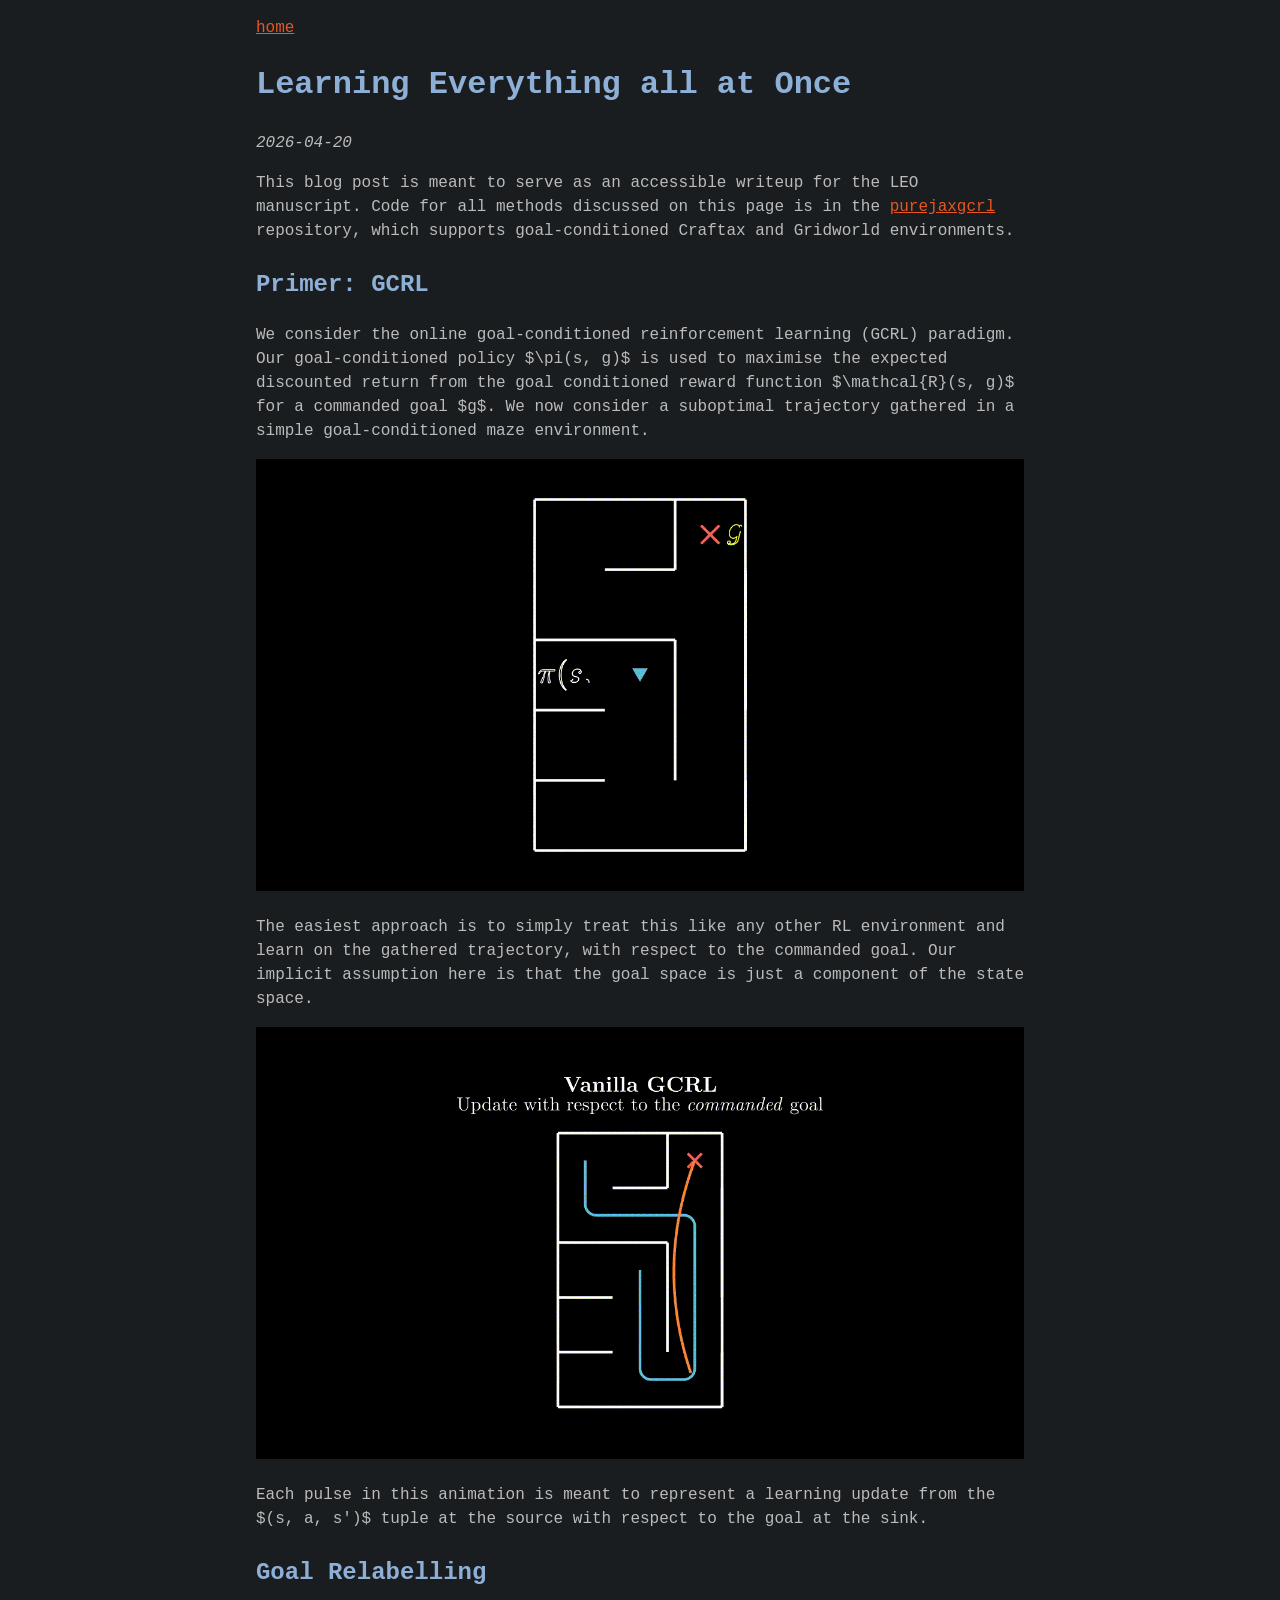
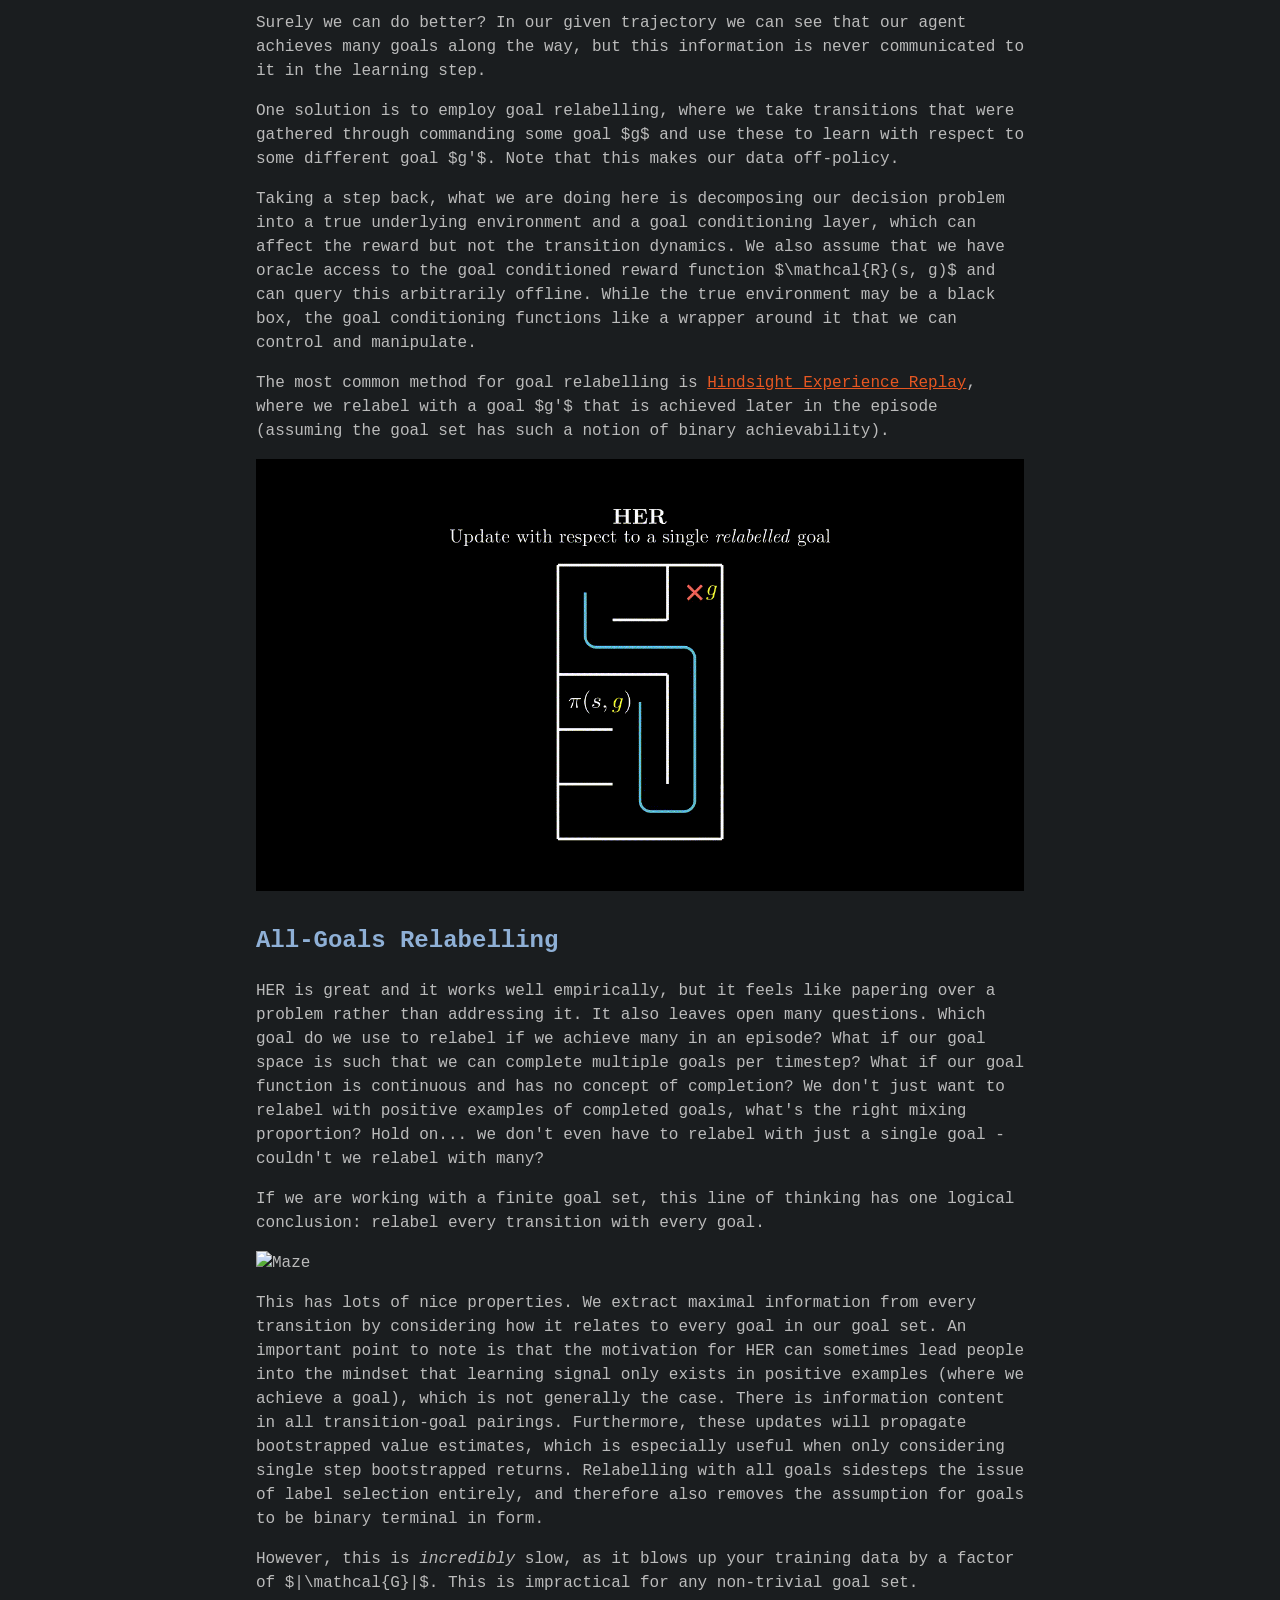
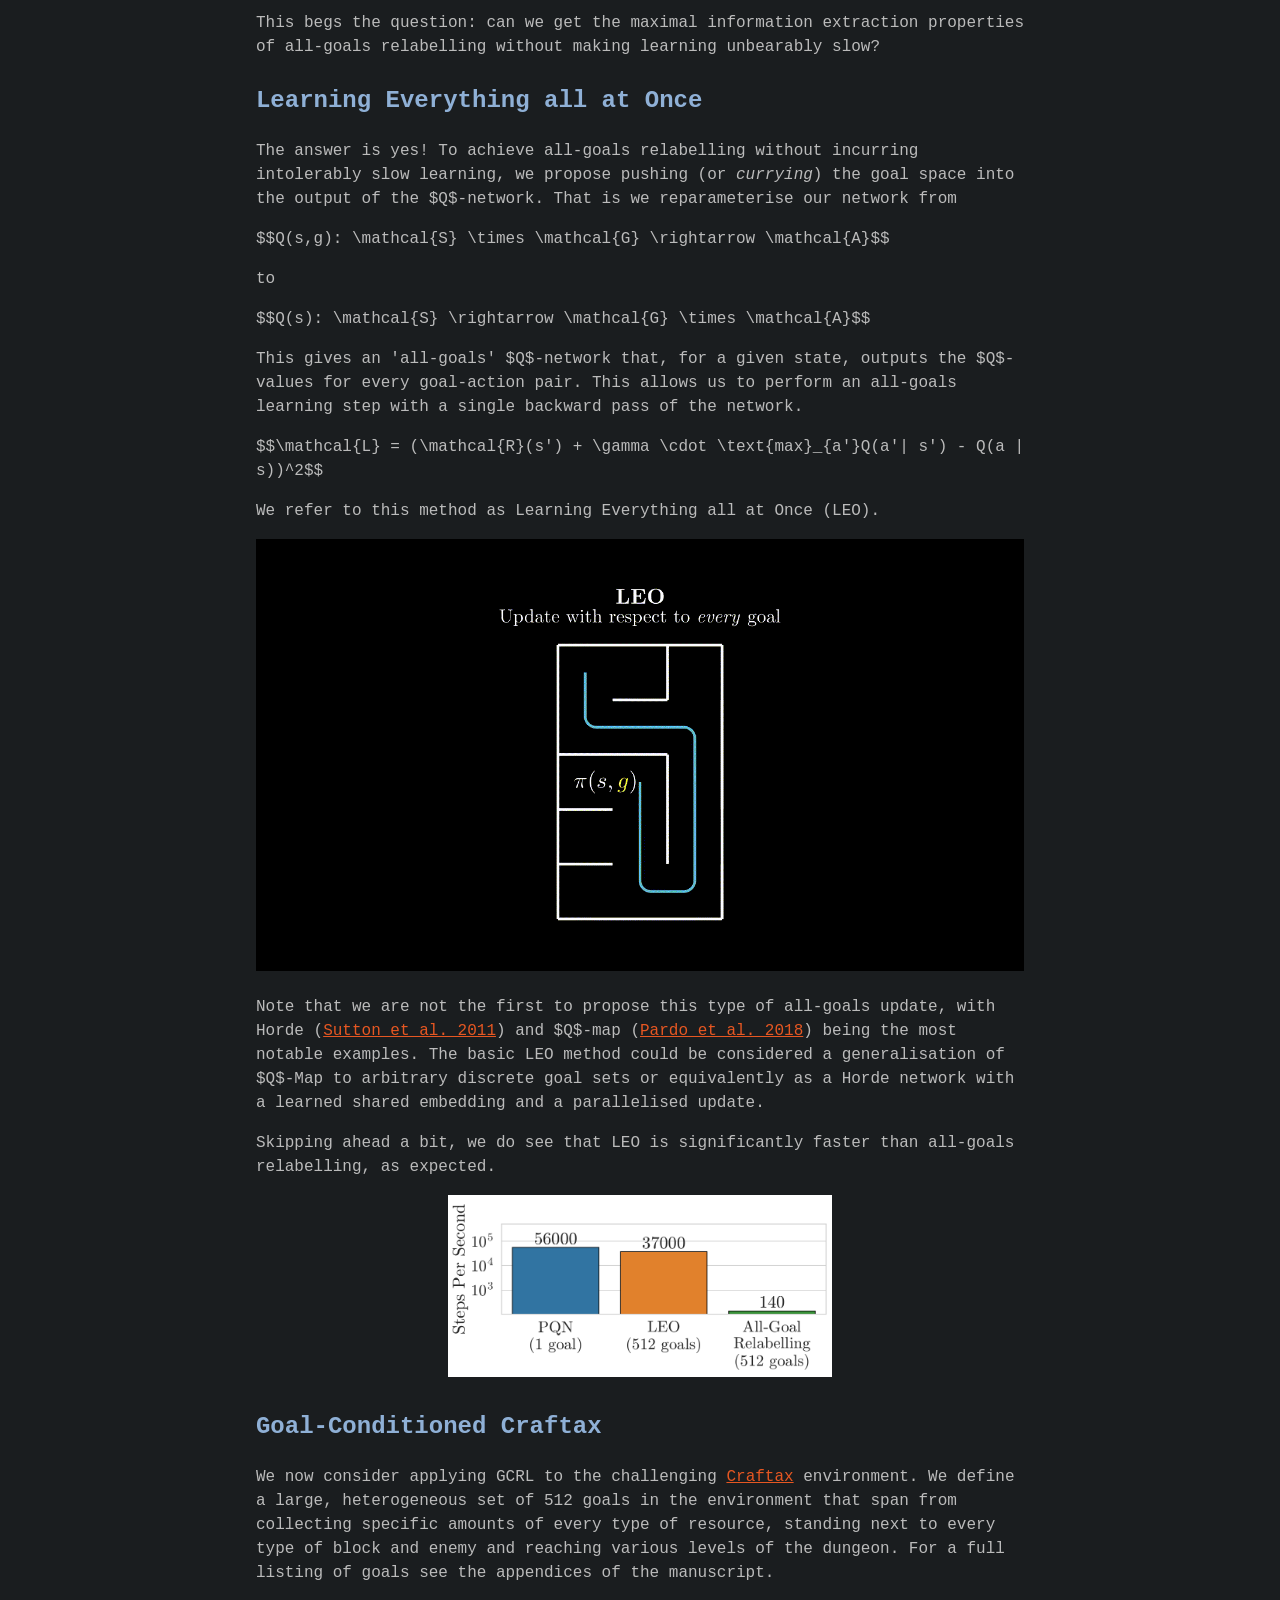
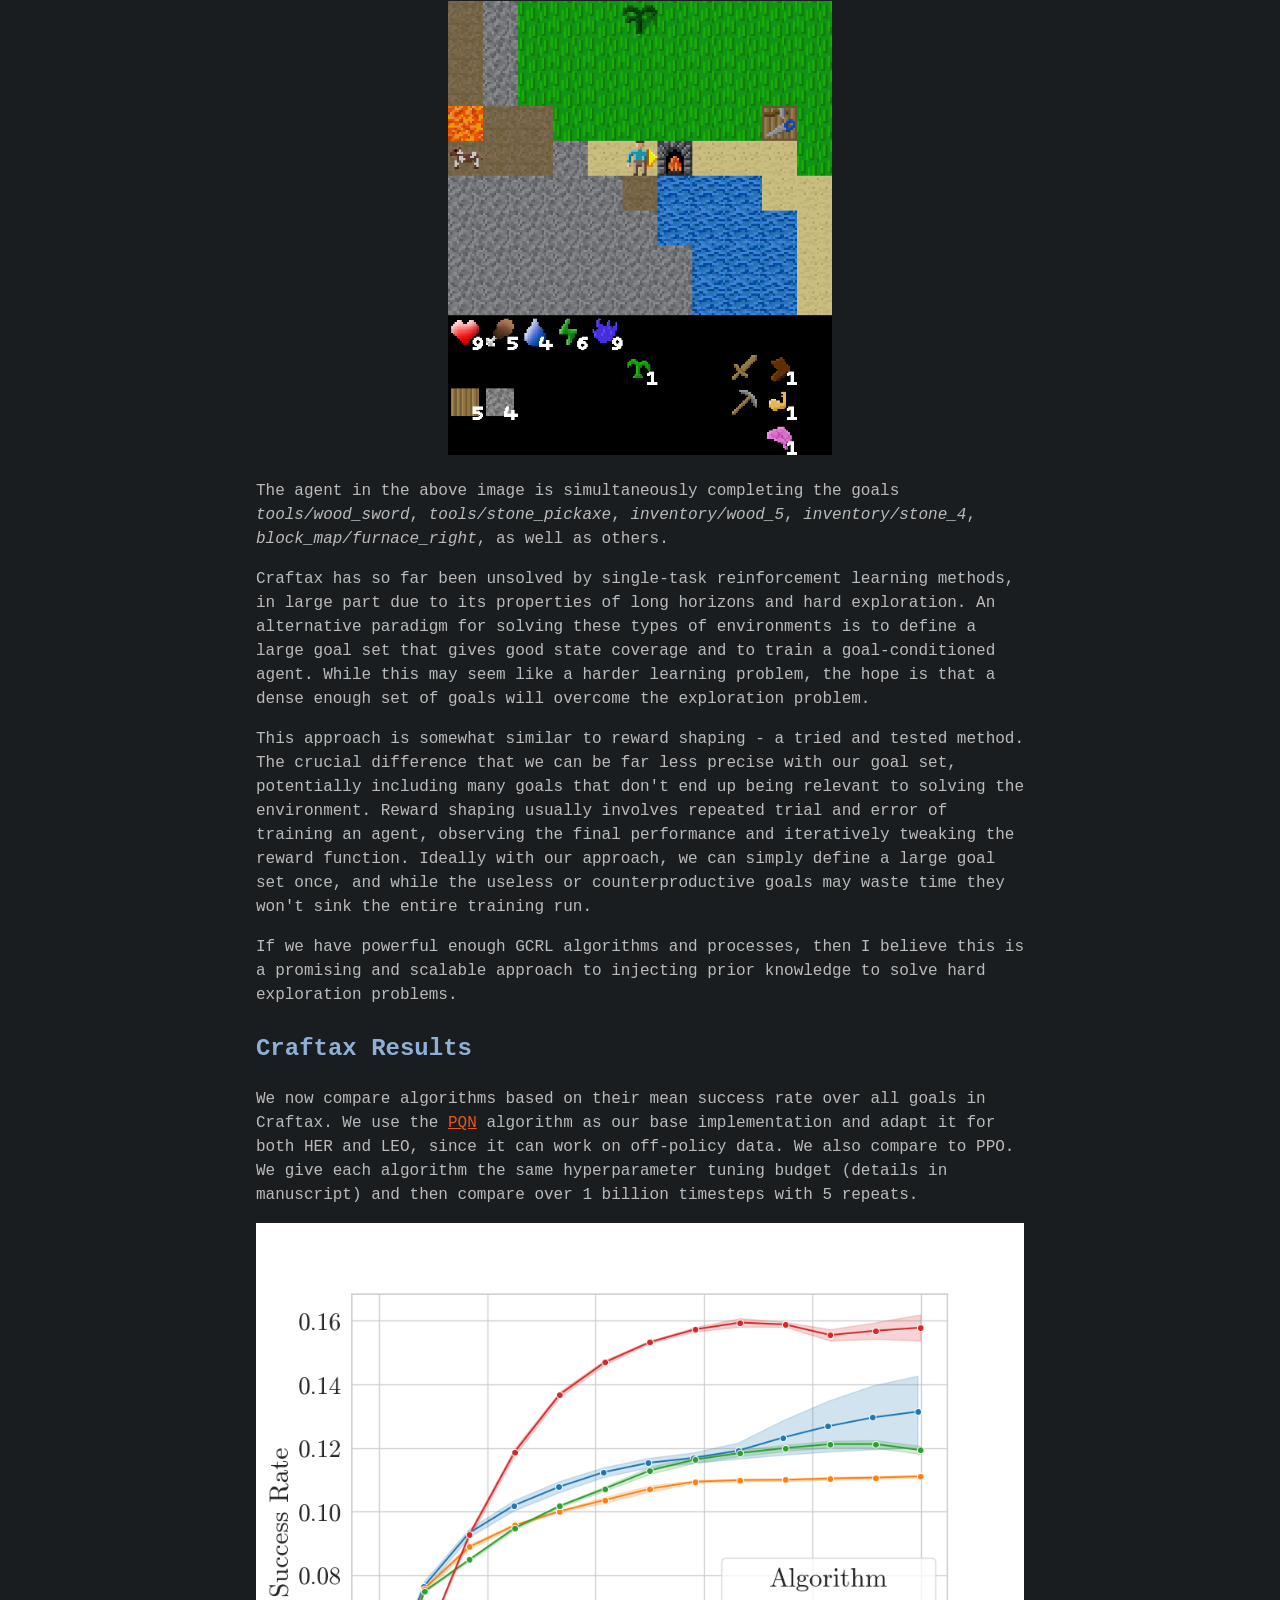
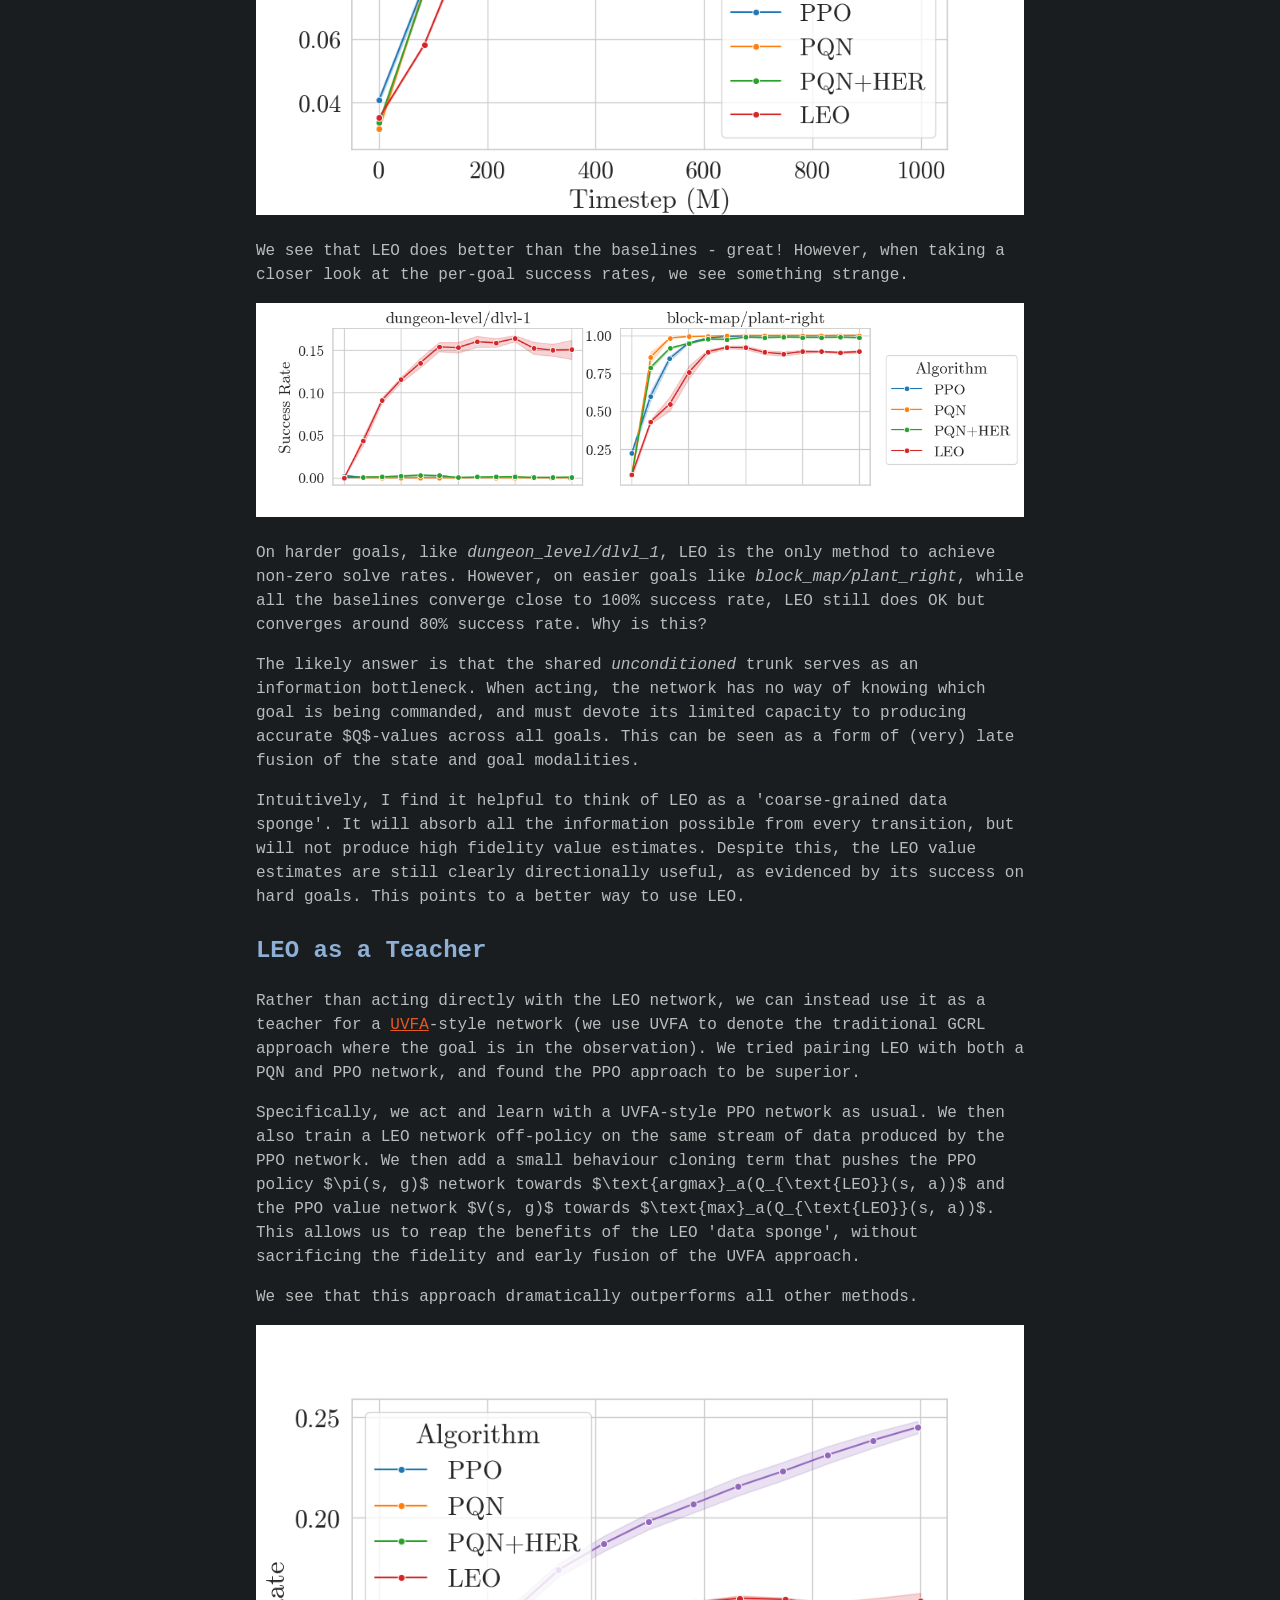
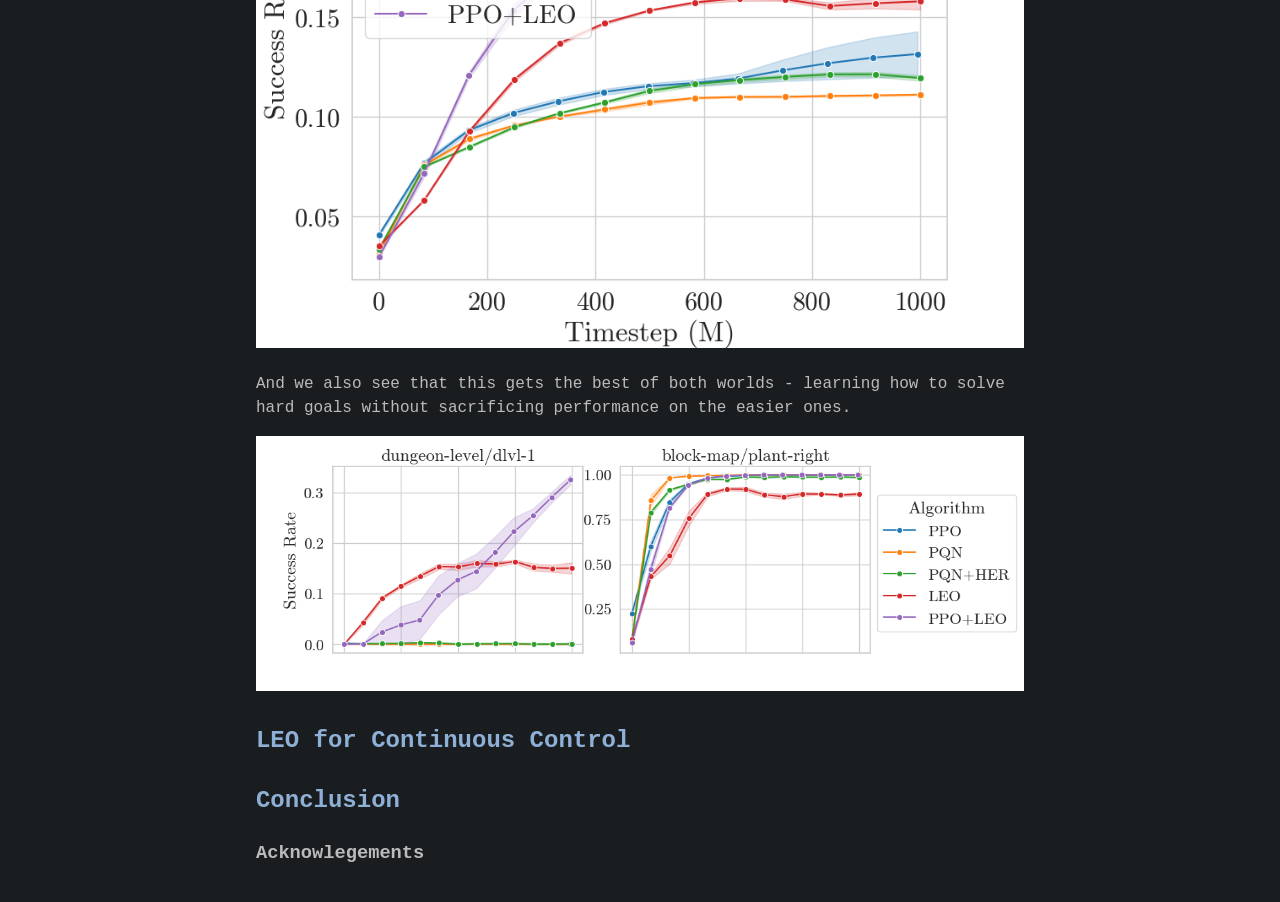
==== blog/leo/index.html @ 089387b0 "work on blogpost" ====
<!DOCTYPE html>
<html lang="en">
<head>
  <meta charset="utf-8">
  <title>Learn Everything all at Once — Michael Matthews</title>
  <link rel="stylesheet" href="../../assets/style.css">
  <script>
    window.MathJax = {
      tex: {
        inlineMath: [['$', '$'], ['\\(', '\\)']],
        displayMath: [['$$', '$$'], ['\\[', '\\]']]
      }
    };
  </script>
  <script src="https://cdn.jsdelivr.net/npm/mathjax@3/es5/tex-mml-chtml.js" async></script>
</head>
<body>

<p><a href="../../index.html">home</a></p>

<h1>Learning Everything all at Once</h1>

<p><em>2026-04-20</em></p>

<p>
  This blog post is meant to serve as an accessible writeup for the LEO manuscript.
  Code for all methods discussed on this page is in the <a href="https://github.com/MichaelTMatthews/purejaxgcrl">purejaxgcrl</a> repository, which supports goal-conditioned Craftax and Gridworld environments.
</p>

<h2>Primer: GCRL</h2>

<p>
  We consider the online goal-conditioned reinforcement learning (GCRL) paradigm. Our goal-conditioned policy
$\pi(s, g)$ is used to maximise the expected discounted return from the goal conditioned reward function $\mathcal{R}(s, g)$
for a commanded goal $g$. We now consider a suboptimal trajectory gathered in a simple goal-conditioned maze environment.
</p>

<p><img src="maze.gif" alt="Maze" style="width: 100%; height: auto;"></p>

<p>
  The easiest approach is to simply treat this like any other RL environment and learn on the gathered trajectory, with respect to the commanded goal.
  Our implicit assumption here is that the goal space is just a component of the state space.
</p>

<p><img src="part2a.gif" alt="Maze" style="width: 100%; height: auto;"></p>

<p>
  Each pulse in this animation is meant to represent a learning update from the $(s, a, s')$ tuple at the source with respect to
  the goal at the sink.
</p>

<h2>Goal Relabelling</h2>

<p>
  Surely we can do better? In our given trajectory we can see that our agent achieves many goals along the way, but this information
  is never communicated to it in the learning step.
</p>

<p>
  One solution is to employ goal relabelling, where we take transitions that were gathered through commanding
  some goal $g$ and use these to learn with respect to some different goal $g'$. Note that this makes our data off-policy.
</p>

<p>
  Taking a step back, what we are doing here is decomposing our decision problem into a true underlying environment
  and a goal conditioning layer, which can affect the reward but not the transition dynamics. We also assume that we have oracle access to
  the goal conditioned reward function $\mathcal{R}(s, g)$ and can query this arbitrarily offline. While the true environment may be a black box, the goal
  conditioning functions like a wrapper around it that we can control and manipulate.
</p>

<p>
  The most common method for goal relabelling is <a href="https://arxiv.org/abs/1707.01495">Hindsight Experience Replay</a>,
  where we relabel with a goal $g'$ that is achieved later in the episode (assuming the goal set has such a notion of binary achievability).
</p>

<p><img src="part2b.gif" alt="Maze" style="width: 100%; height: auto;"></p>

<h2>All-Goals Relabelling</h2>

<p>
  HER is great and it works well empirically, but it feels like papering over a problem rather than addressing it. It also
  leaves open many questions. Which goal do we use to relabel if we achieve many in an episode? What if our goal space
  is such that we can complete multiple goals per timestep? What if our goal function is continuous and has no concept of completion?
  We don't just want to relabel with positive examples of completed goals, what's the right mixing proportion?
  Hold on... we don't even have to relabel with just a single goal - couldn't we relabel with many?
</p>

<p>
  If we are working with a finite goal set, this line of thinking has one logical conclusion: relabel every transition with every goal.
</p>

<p><img src="all_goals_uvfa.gif" alt="Maze" style="width: 100%; height: auto;"></p>

<p>
  This has lots of nice properties. We extract maximal information from every transition by considering how it relates
  to every goal in our goal set. An important point to note is that the motivation for HER can sometimes lead people into
  the mindset that learning signal only exists in positive examples (where we achieve a goal), which is not generally the case.
  There is information content in all transition-goal pairings. Furthermore, these updates will propagate bootstrapped value estimates,
  which is especially useful when only considering single step bootstrapped returns.
  Relabelling with all goals sidesteps the issue of label selection entirely, and therefore also removes the assumption for goals to be binary terminal in form.
</p>

<p>
  However, this is <i>incredibly</i> slow, as it blows up your training data by a factor of $|\mathcal{G}|$.
  This is impractical for any non-trivial goal set.
</p>

<p>
  This begs the question: can we get the maximal information extraction properties of all-goals relabelling without making learning unbearably slow?
</p>

<h2>Learning Everything all at Once</h2>

<p>
  The answer is yes! To achieve all-goals relabelling without incurring intolerably slow learning, we propose pushing (or <i>currying</i>)
  the goal space into the output of the $Q$-network. That is we reparameterise our network from
</p>

$$Q(s,g): \mathcal{S} \times \mathcal{G} \rightarrow \mathcal{A}$$

<p>
  to
</p>

$$Q(s): \mathcal{S} \rightarrow \mathcal{G} \times \mathcal{A}$$

<p>
  This gives an 'all-goals' $Q$-network that, for a given state, outputs the $Q$-values for every goal-action pair. This allows
  us to perform an all-goals learning step with a single backward pass of the network.
</p>

$$\mathcal{L} = (\mathcal{R}(s') + \gamma \cdot \text{max}_{a'}Q(a'| s') - Q(a | s))^2$$
<p>
    We refer to this method as Learning Everything all at Once (LEO).
</p>

<p><img src="part2c.gif" alt="Maze" style="width: 100%; height: auto;"></p>

<p>
  Note that we are not the first to propose this type of all-goals update, with Horde (<a href="https://www.cs.swarthmore.edu/~meeden/DevelopmentalRobotics/horde1.pdf">Sutton et al. 2011</a>) and
  $Q$-map (<a href="https://arxiv.org/abs/1810.02927">Pardo et al. 2018</a>) being the most notable examples.
  The basic LEO method could be considered a generalisation of $Q$-Map to arbitrary discrete goal sets or equivalently as a
  Horde network with a learned shared embedding and a parallelised update.
</p>

<p>
  Skipping ahead a bit, we do see that LEO is significantly faster than all-goals relabelling, as expected.
</p>
<p style="text-align: center;">
  <img src="sps.png" alt="Maze" style="width: 50%; height: auto;">
</p>

<h2>Goal-Conditioned Craftax</h2>

<p>
  We now consider applying GCRL to the challenging <a href="https://github.com/MichaelTMatthews/Craftax">Craftax</a> environment.
  We define a large, heterogeneous set of 512 goals in the environment that span from collecting specific amounts of every type of resource,
  standing next to every type of block and enemy and reaching various levels of the dungeon. For a full listing of goals see the appendices of the manuscript.
</p>

<p style="text-align: center;">
  <img src="craftaxgc.png" alt="Maze" style="width: 50%; height: auto;">
</p>

<p>
  The agent in the above image is simultaneously completing the goals <i>tools/wood_sword</i>, <i>tools/stone_pickaxe</i>,
  <i>inventory/wood_5</i>, <i>inventory/stone_4</i>, <i>block_map/furnace_right</i>, as well as others.
</p>

<p>
  Craftax has so far been unsolved by single-task reinforcement learning methods, in large part due to its properties of long horizons
  and hard exploration. An alternative paradigm for solving these types of environments is to define a large goal set
  that gives good state coverage and to train a goal-conditioned agent. While this may seem like a harder learning problem,
  the hope is that a dense enough set of goals will overcome the exploration problem.
</p>

<p>
  This approach is somewhat similar to reward shaping - a tried and tested method.
  The crucial difference that we can be far less precise with our goal set, potentially including many goals that don't end up
  being relevant to solving the environment. Reward shaping usually involves repeated trial and error of training an agent,
  observing the final performance and iteratively tweaking the reward function. Ideally with our approach, we can simply
  define a large goal set once, and while the useless or counterproductive goals may waste time they won't sink the entire
  training run.
</p>

<p>
  If we have powerful enough GCRL algorithms and processes, then I believe this is a promising and scalable approach to injecting prior
  knowledge to solve hard exploration problems.
</p>

<h2>Craftax Results</h2>

<p>
  We now compare algorithms based on their mean success rate over all goals in Craftax. We use the <a href="https://arxiv.org/abs/2407.04811">PQN</a> algorithm as our
  base implementation and adapt it for both HER and LEO, since it can work on off-policy data. We also compare to PPO.
  We give each algorithm the same hyperparameter tuning budget (details in manuscript) and then compare over 1 billion
  timesteps with 5 repeats.
</p>

<p style="text-align: center;">
  <img src="craftax_results.png" alt="Maze" style="width: 100%; height: auto;">
</p>

<p>
  We see that LEO does better than the baselines - great! However, when taking a closer look at the per-goal success rates,
  we see something strange.
</p>

<p style="text-align: center;">
  <img src="craftax_per_goal_results.png" alt="Maze" style="width: 100%; height: auto;">
</p>

<p>
  On harder goals, like <i>dungeon_level/dlvl_1</i>, LEO is the only method to achieve non-zero solve rates. However,
  on easier goals like <i>block_map/plant_right</i>, while all the baselines converge close to 100% success rate, LEO
  still does OK but converges around 80% success rate. Why is this?
</p>

<p>
  The likely answer is that the shared <i>unconditioned</i> trunk serves as an information bottleneck. When acting, the network has no way
  of knowing which goal is being commanded, and must devote its limited capacity to producing accurate $Q$-values across
  all goals. This can be seen as a form of (very) late fusion of the state and goal modalities.
</p>

<p>
  Intuitively, I find it helpful to think of LEO as a 'coarse-grained data sponge'. It will absorb all the information possible
  from every transition, but will not produce high fidelity value estimates. Despite this, the LEO value estimates are
  still clearly directionally useful, as evidenced by its success on hard goals. This points to a better way to use LEO.
</p>

<h2>LEO as a Teacher</h2>

<p>
  Rather than acting directly with the LEO network, we can instead use it as a teacher for a <a href="https://proceedings.mlr.press/v37/schaul15.pdf">UVFA</a>-style network (we use
  UVFA to denote the traditional GCRL approach where the goal is in the observation). We tried pairing LEO with both a PQN
  and PPO network, and found the PPO approach to be superior.
</p>

<p>
  Specifically, we act and learn with a UVFA-style PPO network as usual. We then also train a LEO network off-policy on the
  same stream of data produced by the PPO network. We then add a small behaviour cloning term that pushes the PPO policy $\pi(s, g)$
  network towards $\text{argmax}_a(Q_{\text{LEO}}(s, a))$ and the PPO value network $V(s, g)$ towards $\text{max}_a(Q_{\text{LEO}}(s, a))$.
  This allows us to reap the benefits of the LEO 'data sponge', without sacrificing the fidelity and early fusion of the UVFA approach.
</p>

<p>
  We see that this approach dramatically outperforms all other methods.
</p>

<p style="text-align: center;">
  <img src="ppo_leo.png" alt="Maze" style="width: 100%; height: auto;">
</p>

<p>
  And we also see that this gets the best of both worlds - learning how to solve hard goals without sacrificing performance
  on the easier ones.
</p>

<p style="text-align: center;">
  <img src="ppo_leo_per_goal.png" alt="Maze" style="width: 100%; height: auto;">
</p>

<h2>LEO for Continuous Control</h2>


<h2>Conclusion</h2>

<h3>Acknowlegements</h3>

</body>
</html>
---- assets/style.css ----
body {
  max-width: 80ch;
  margin: 0 auto 2em;
  padding: 0 1em;
  background: #1a1d1f;
  color: #bbbbbb;
  font-family: "fira mono", monospace;
  line-height: 1.5;
}

h1, h2 {
  color: #8fb0d6;
}

h2 {
  margin-top: 1em;
}

hr {
  border: 0;
  border-top: 1px dotted #353535;
  margin: 2em 0;
}

a {
  color: #e65722;
}

a:hover {
  color: orangered;
  text-decoration: none;
}

a:visited {
  color: #bf5730;
}

.top {
  display: flex;
  gap: 1.5em;
  align-items: stretch;
}

.top-text {
  flex: 1;
  min-width: 0;
}

.top-text > p:first-child {
  margin-top: 0;
}

.top-text > p:last-child {
  margin-bottom: 0;
}

.headshot {
  width: 200px;
  flex-shrink: 0;
  object-fit: cover;
  align-self: stretch;
  height: auto;
}

ul {
  padding-left: 1.2em;
}

.key {
  display: inline-block;
  min-width: 13ch;
}

li {
  margin: 0.2em 0;
}
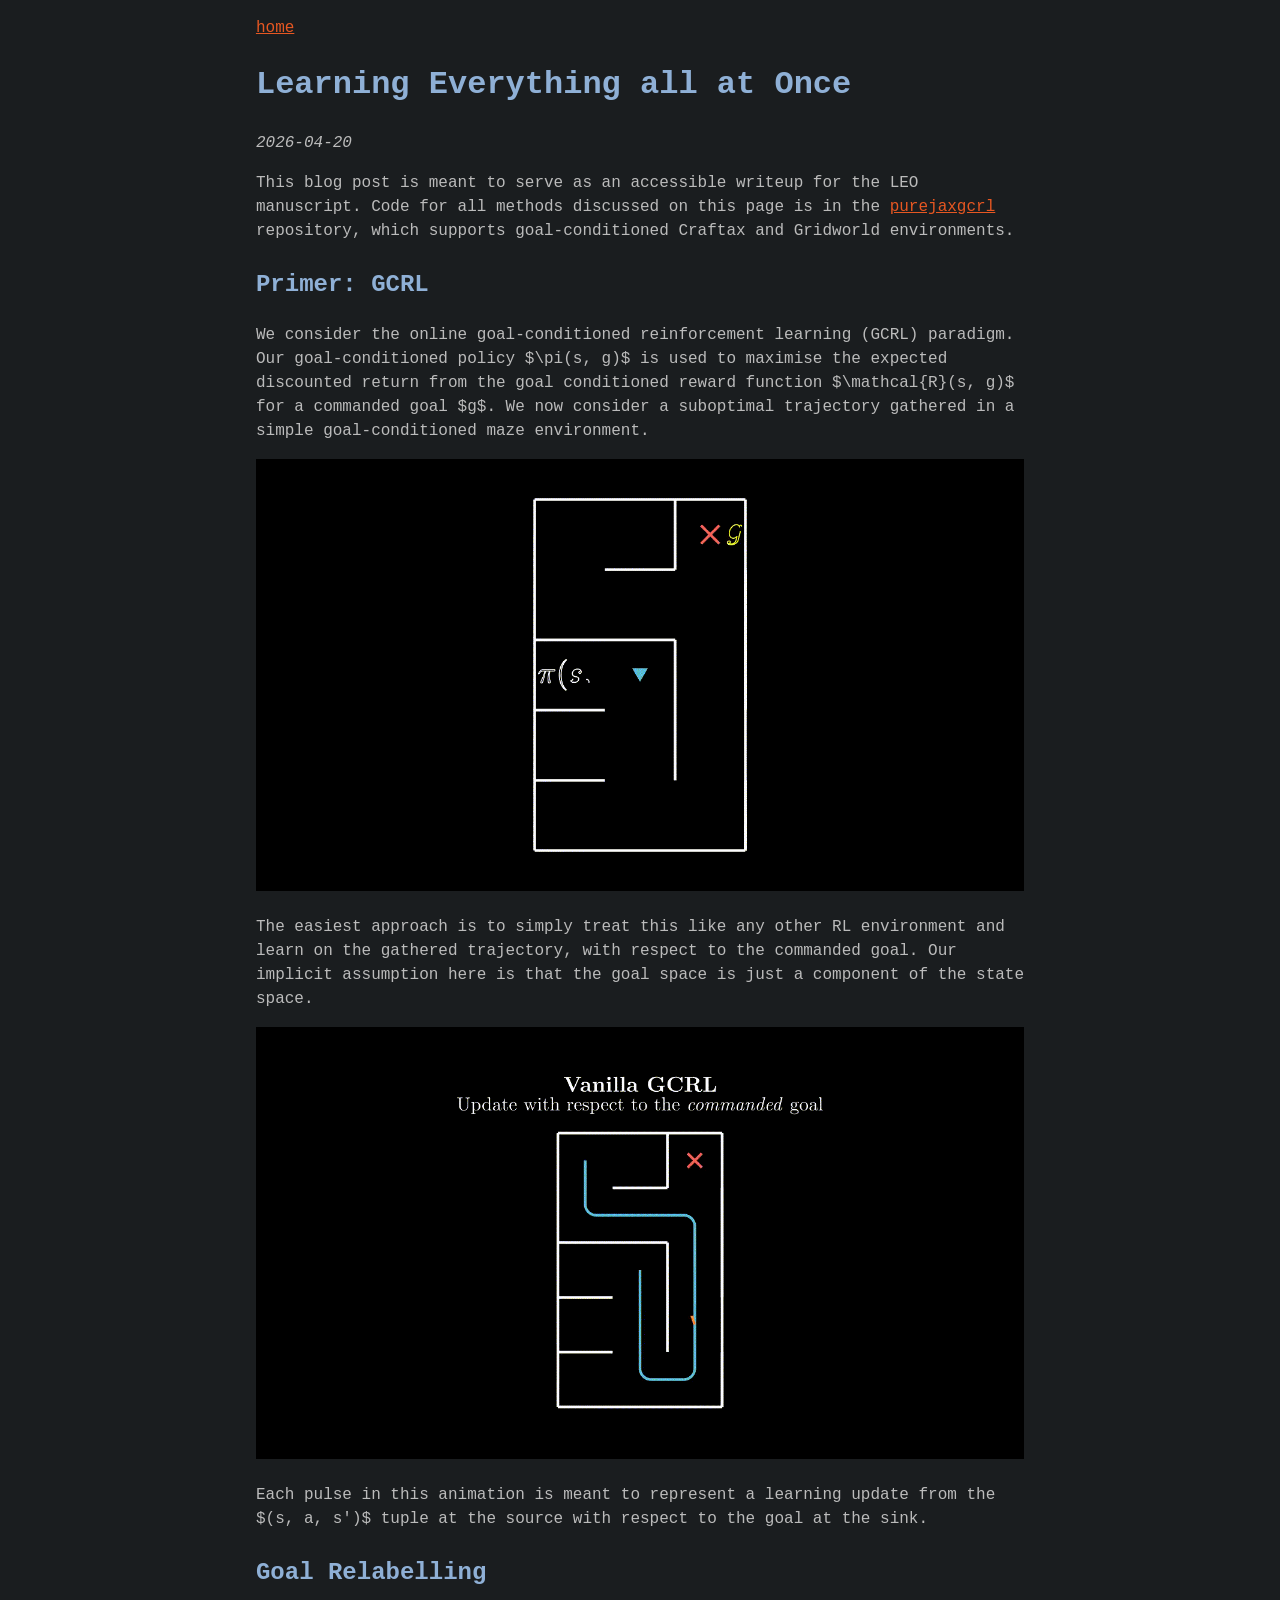
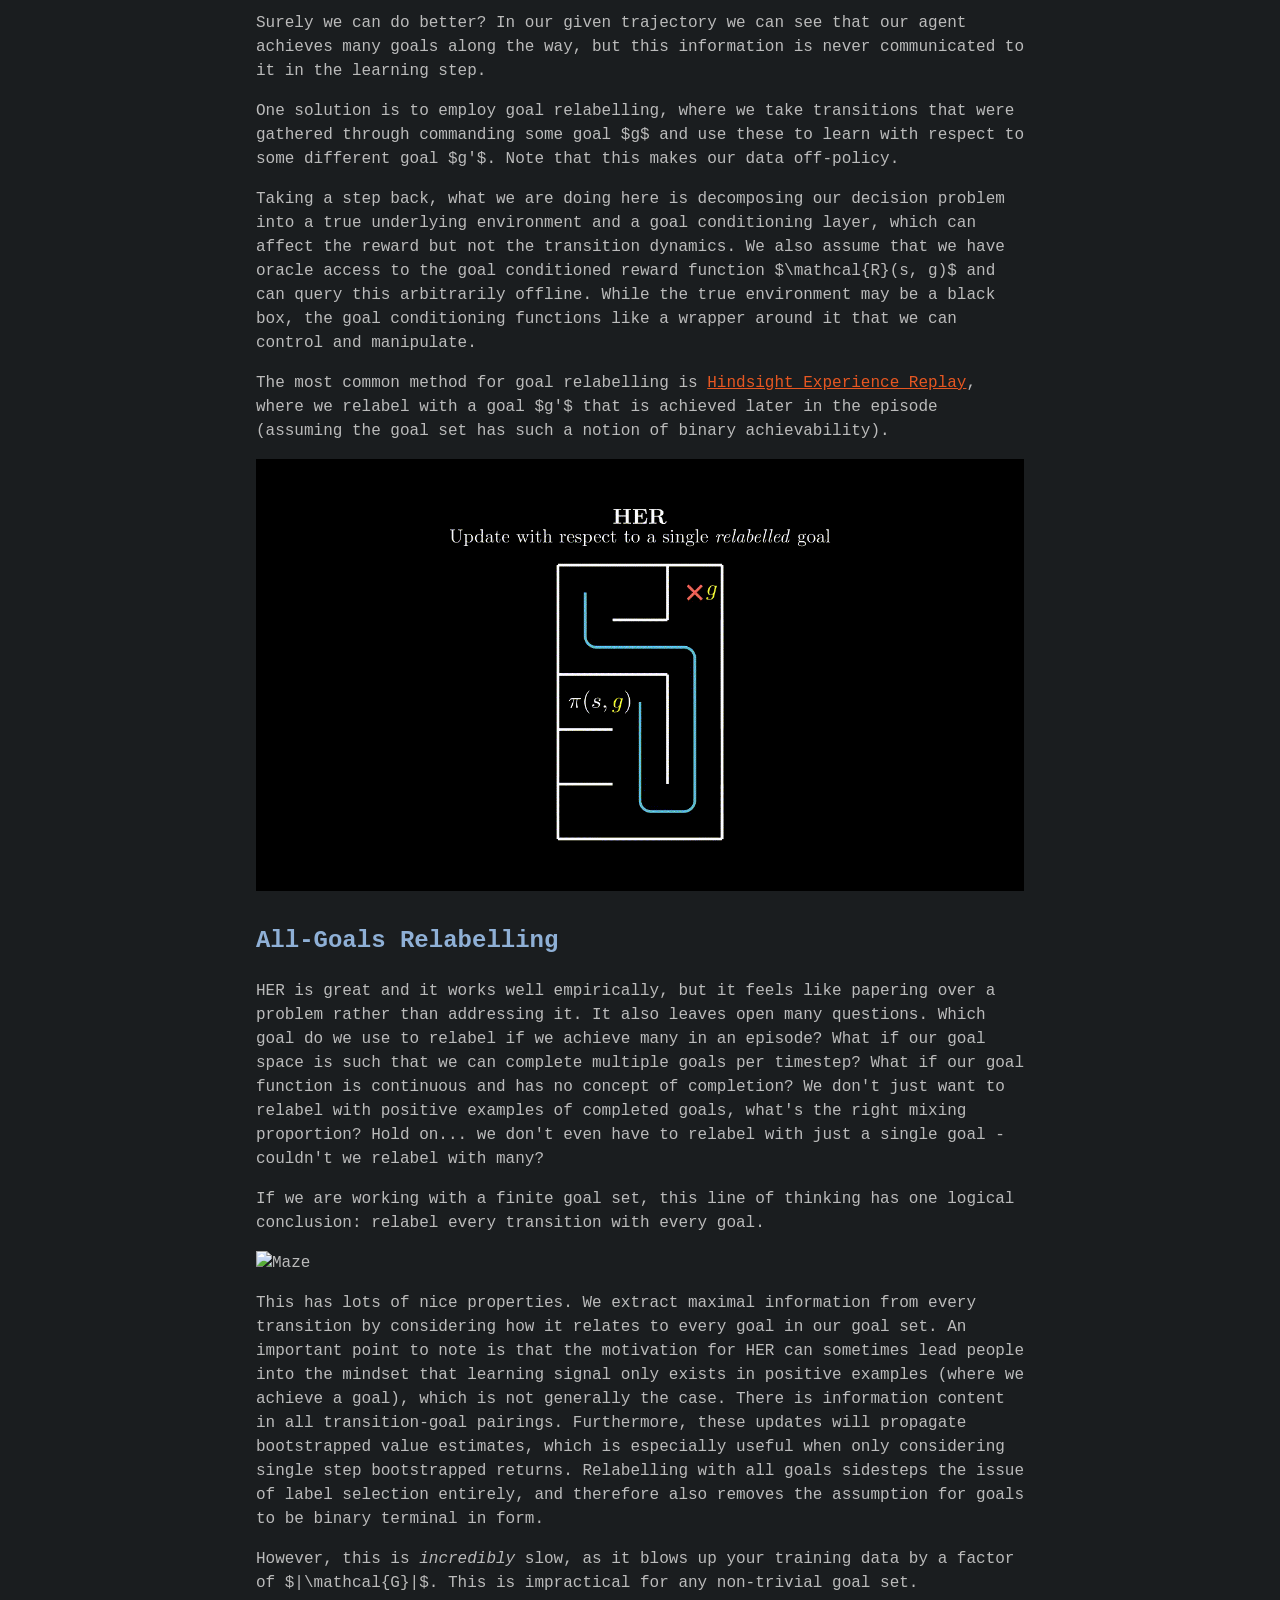
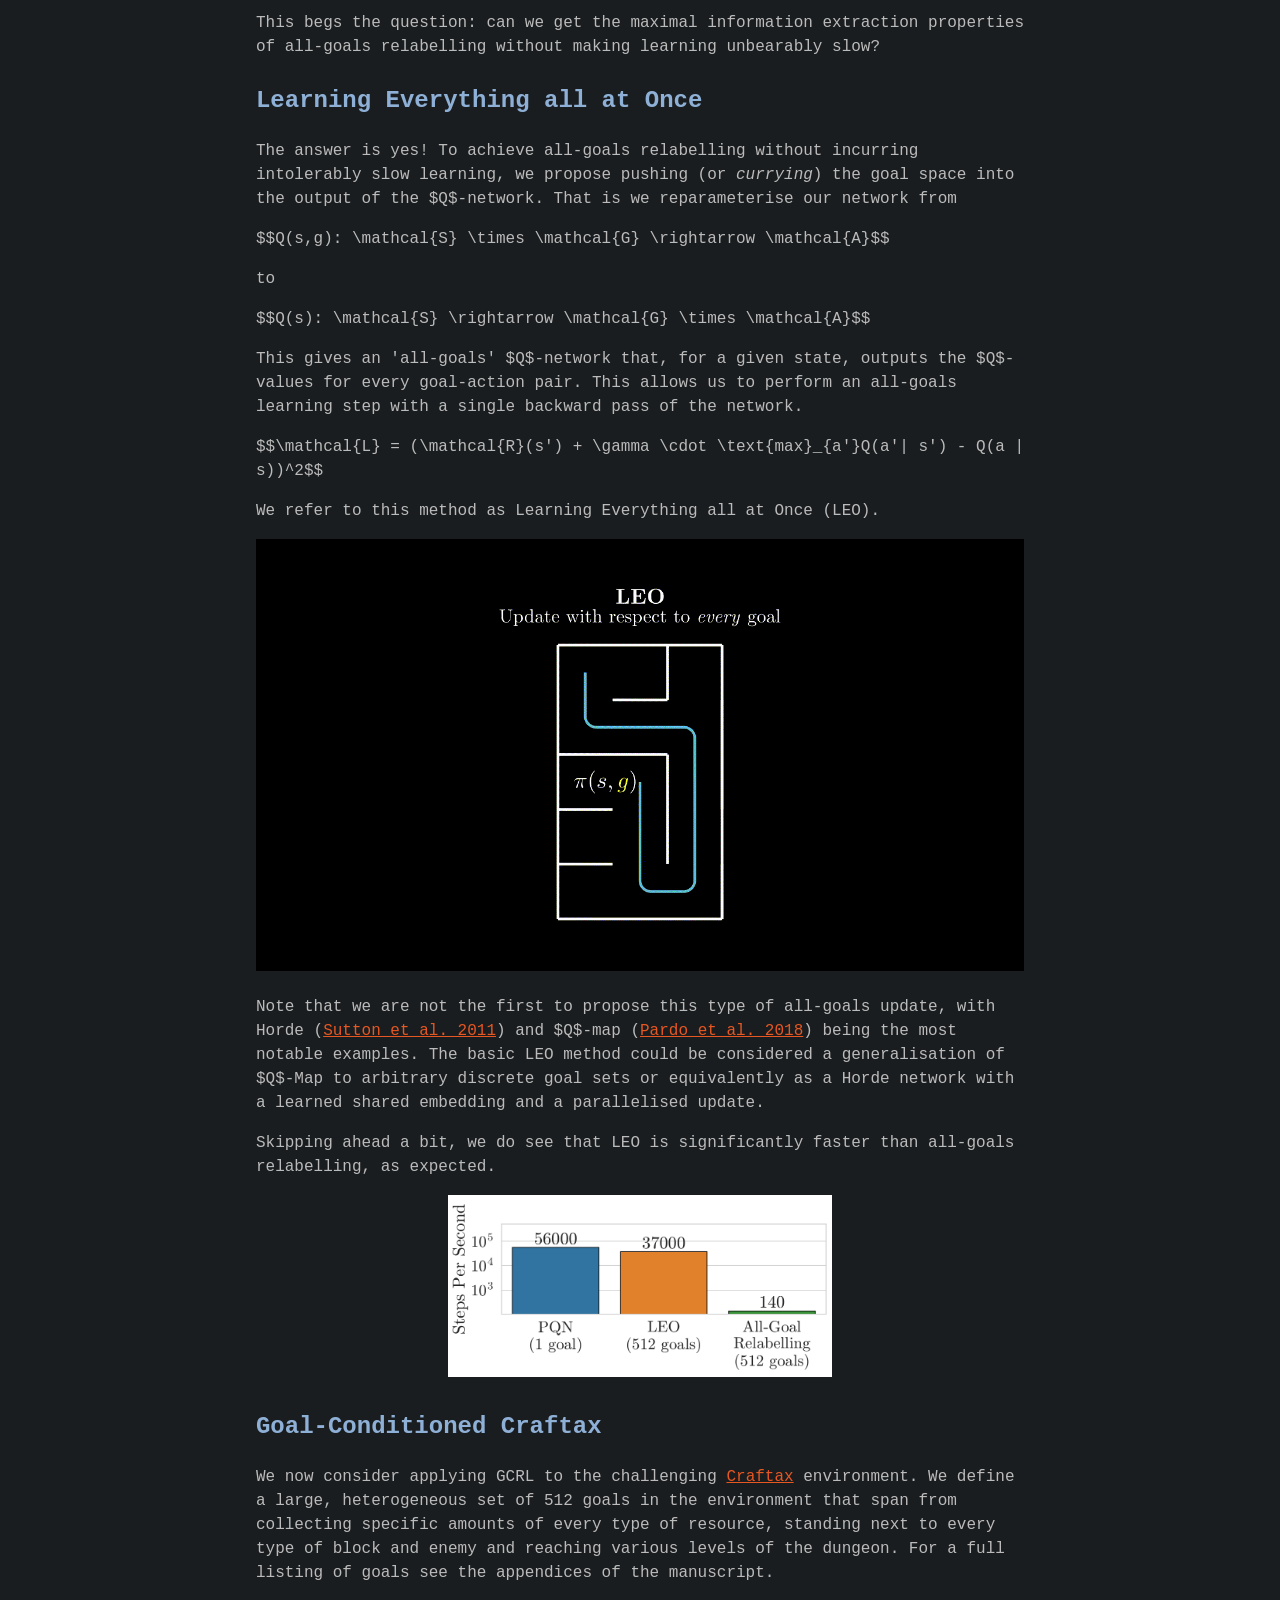
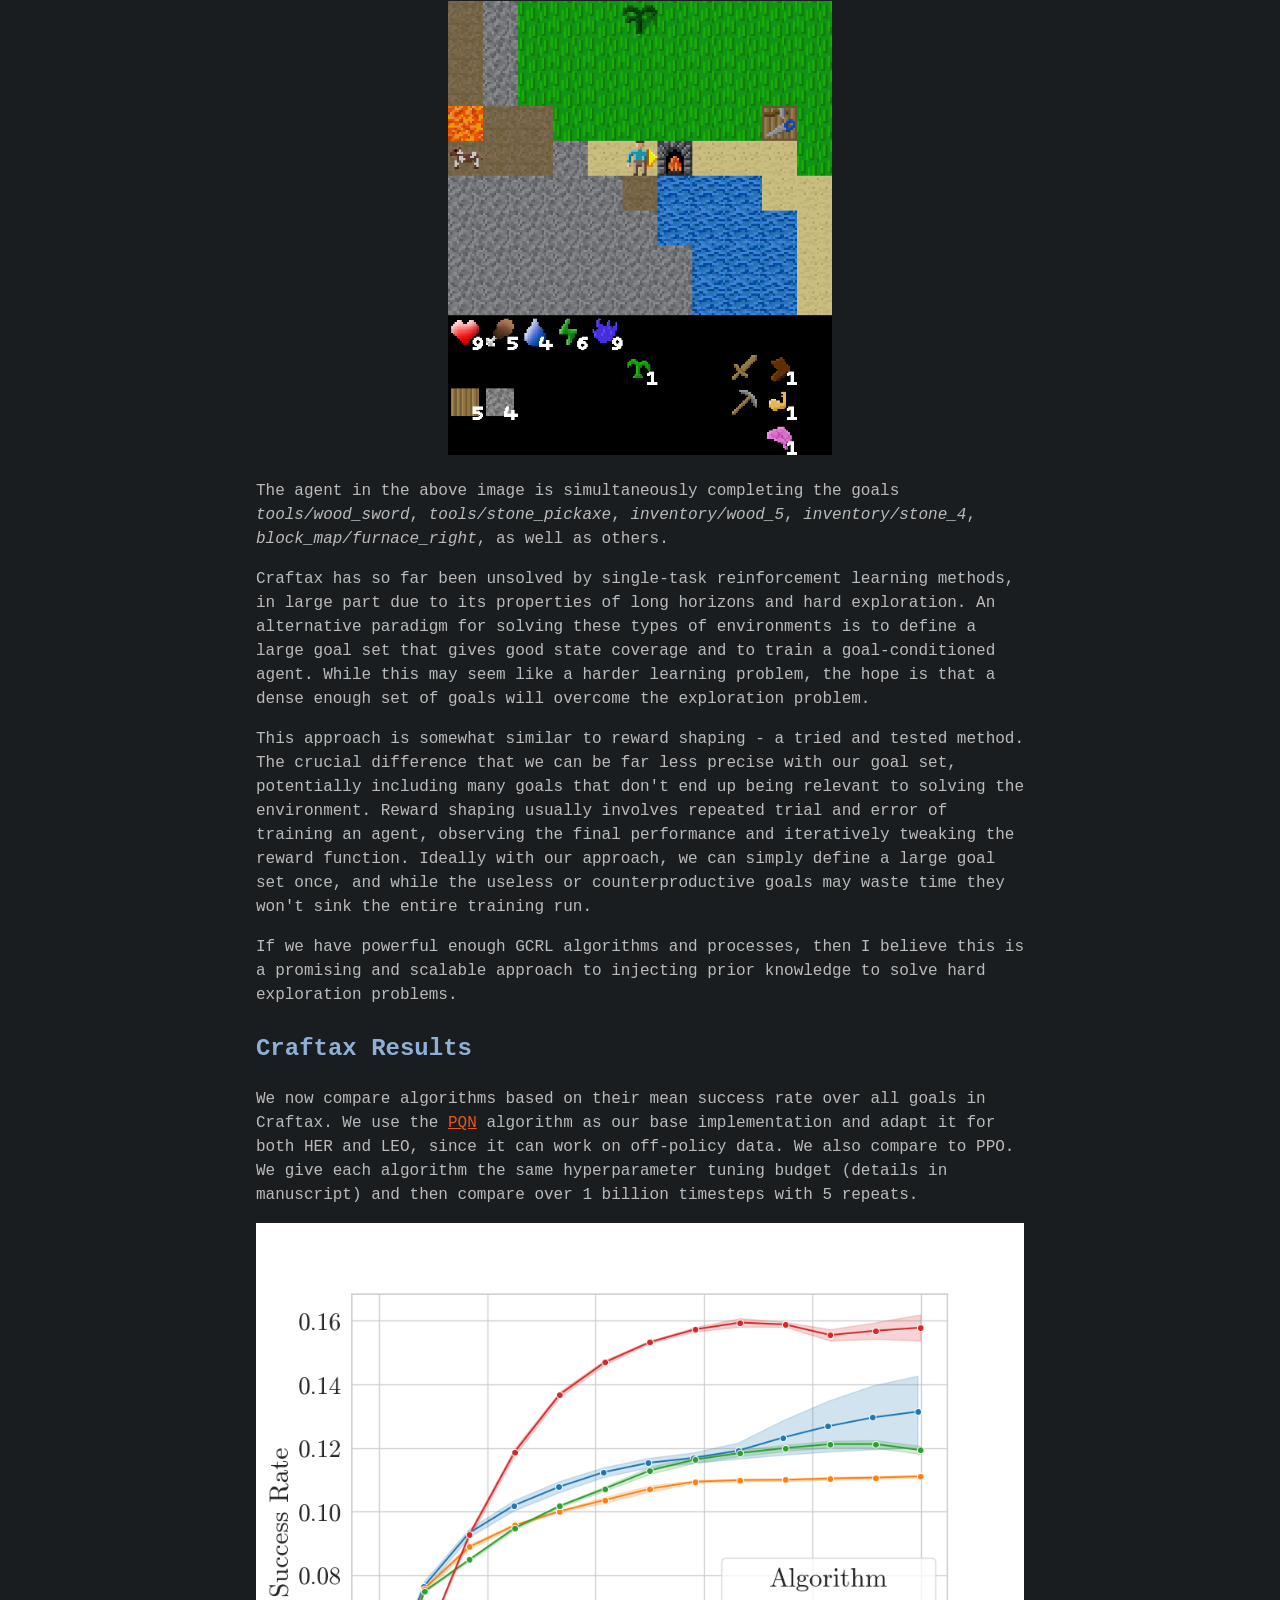
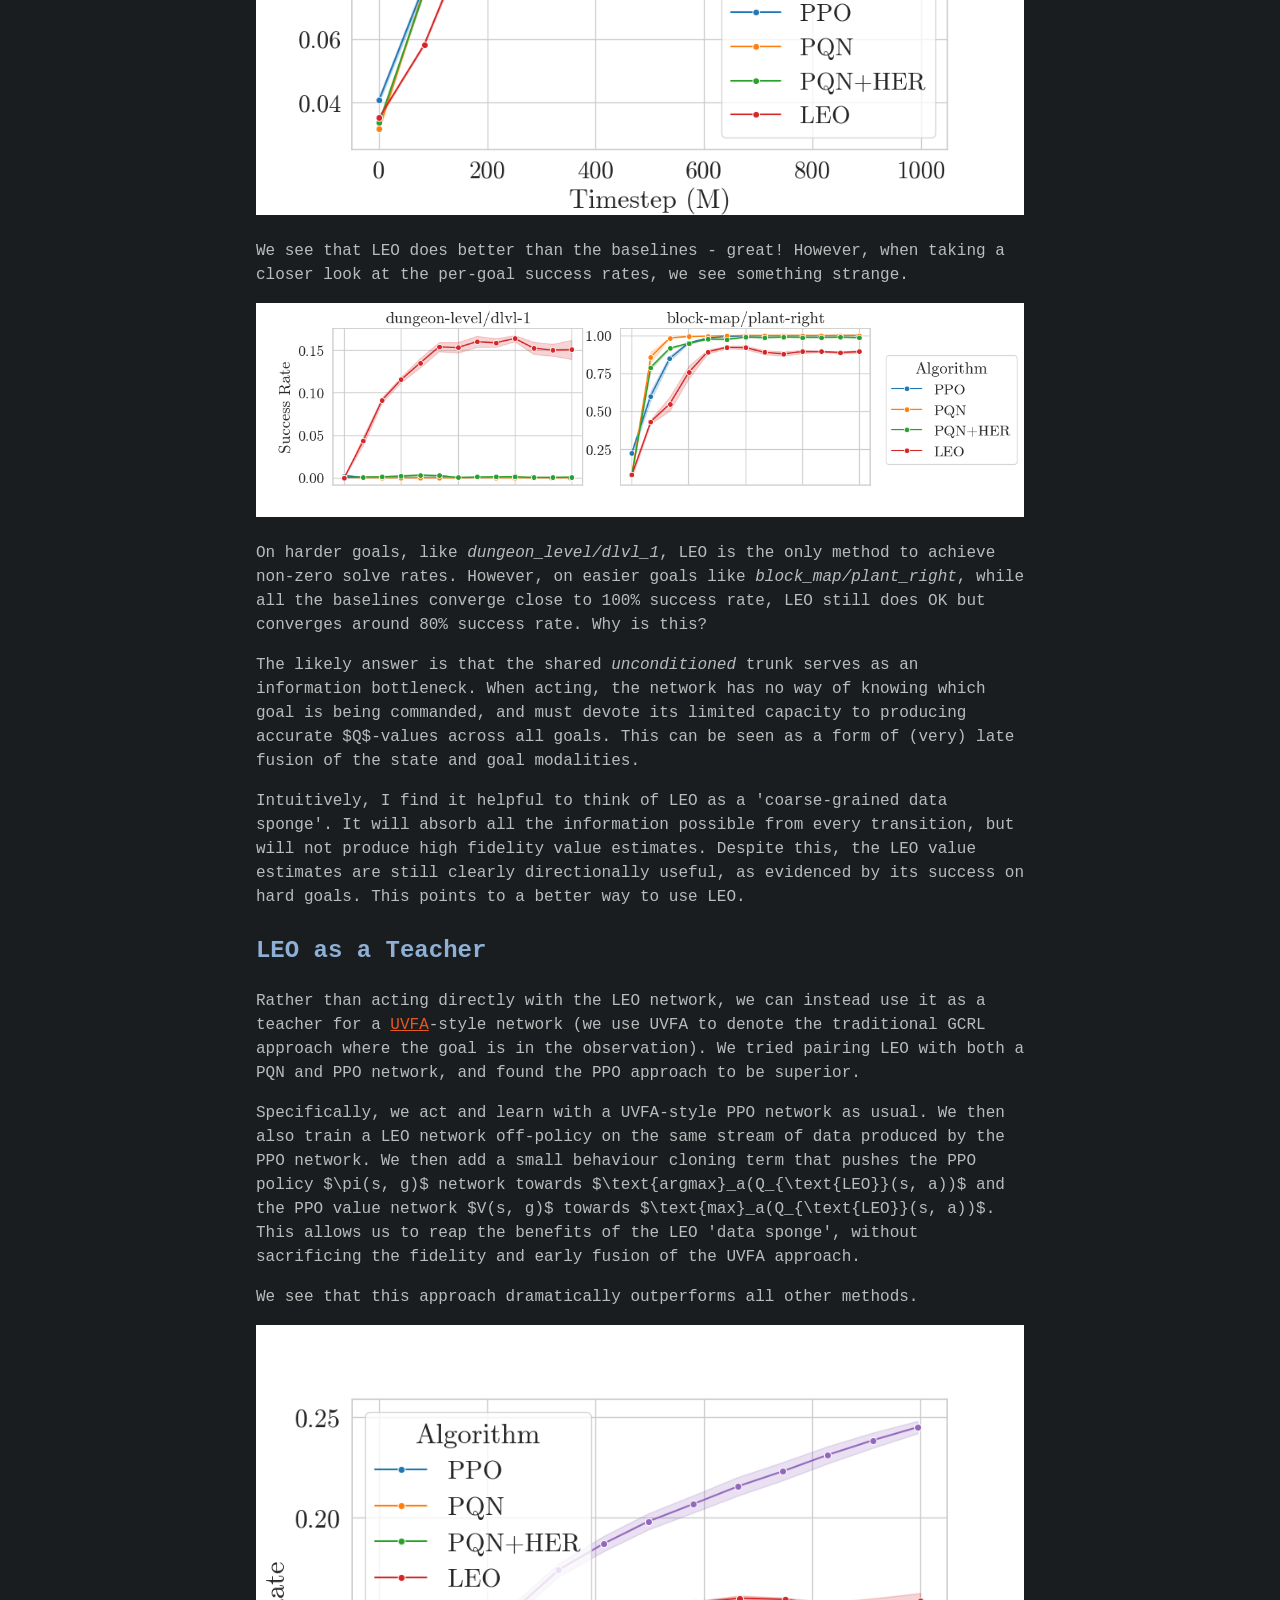
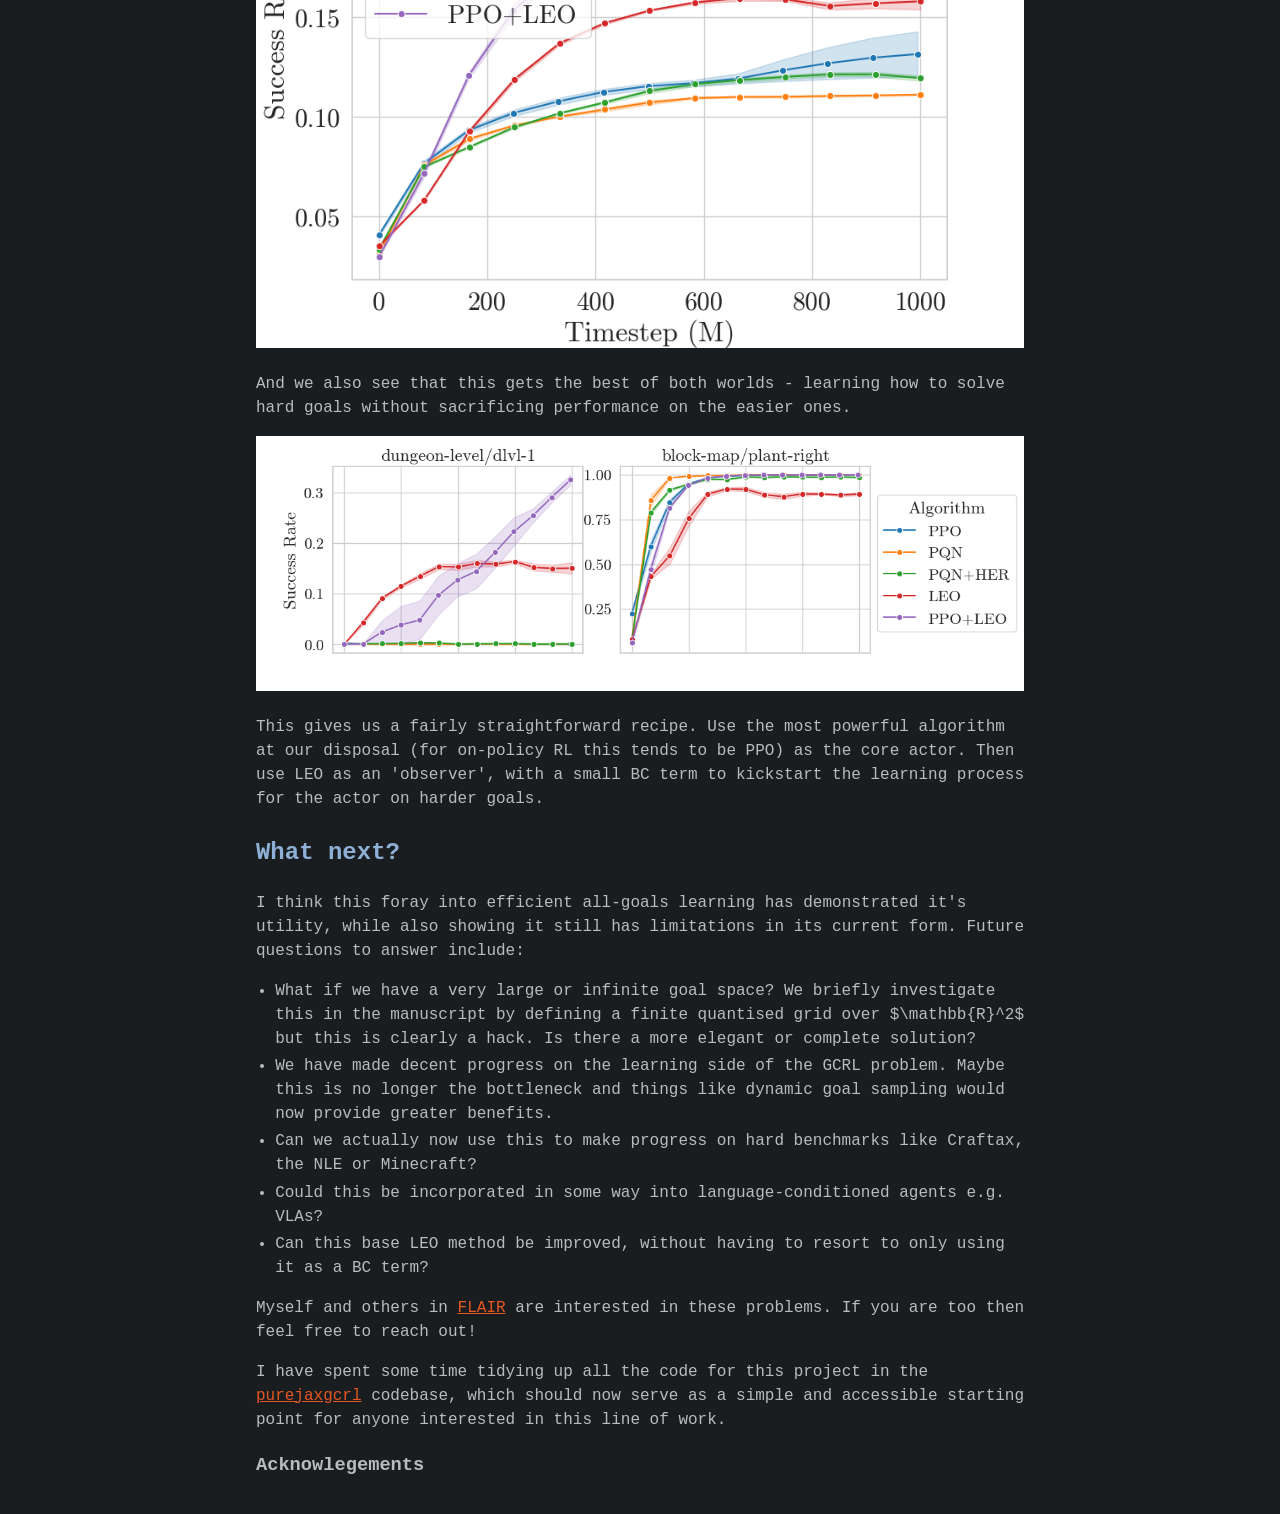
==== commit 60ae60da: "blog almost done" ====
--- a/blog/leo/index.html
+++ b/blog/leo/index.html
@@ -260,10 +260,36 @@
   <img src="ppo_leo_per_goal.png" alt="Maze" style="width: 100%; height: auto;">
 </p>
 
-<h2>LEO for Continuous Control</h2>
-
-
-<h2>Conclusion</h2>
+<p>
+  This gives us a fairly straightforward recipe. Use the most powerful algorithm at our disposal (for on-policy RL this tends to be PPO)
+  as the core actor. Then use LEO as an 'observer', with a small BC term to kickstart the learning process for the actor on harder goals.
+</p>
+
+<h2>What next?</h2>
+
+<p>
+  I think this foray into efficient all-goals learning has demonstrated it's utility, while also showing it still has limitations in its current form.
+  Future questions to answer include:
+</p>
+
+<ul>
+  <li>What if we have a very large or infinite goal space? We briefly investigate this in the manuscript by defining a finite quantised grid
+  over $\mathbb{R}^2$ but this is clearly a hack. Is there a more elegant or complete solution?</li>
+  <li>We have made decent progress on the learning side of the GCRL problem. Maybe this is no longer the bottleneck and things like dynamic goal
+  sampling would now provide greater benefits.</li>
+  <li>Can we actually now use this to make progress on hard benchmarks like Craftax, the NLE or Minecraft?</li>
+  <li>Could this be incorporated in some way into language-conditioned agents e.g. VLAs?</li>
+  <li>Can this base LEO method be improved, without having to resort to only using it as a BC term?</li>
+</ul>
+
+<p>
+  Myself and others in <a href="https://foersterlab.com/">FLAIR</a> are interested in these problems. If you are too then feel free to reach out!
+</p>
+
+<p>
+  I have spent some time tidying up all the code for this project in the <a href="https://github.com/MichaelTMatthews/purejaxgcrl">purejaxgcrl</a> codebase,
+  which should now serve as a simple and accessible starting point for anyone interested in this line of work.
+</p>
 
 <h3>Acknowlegements</h3>
 
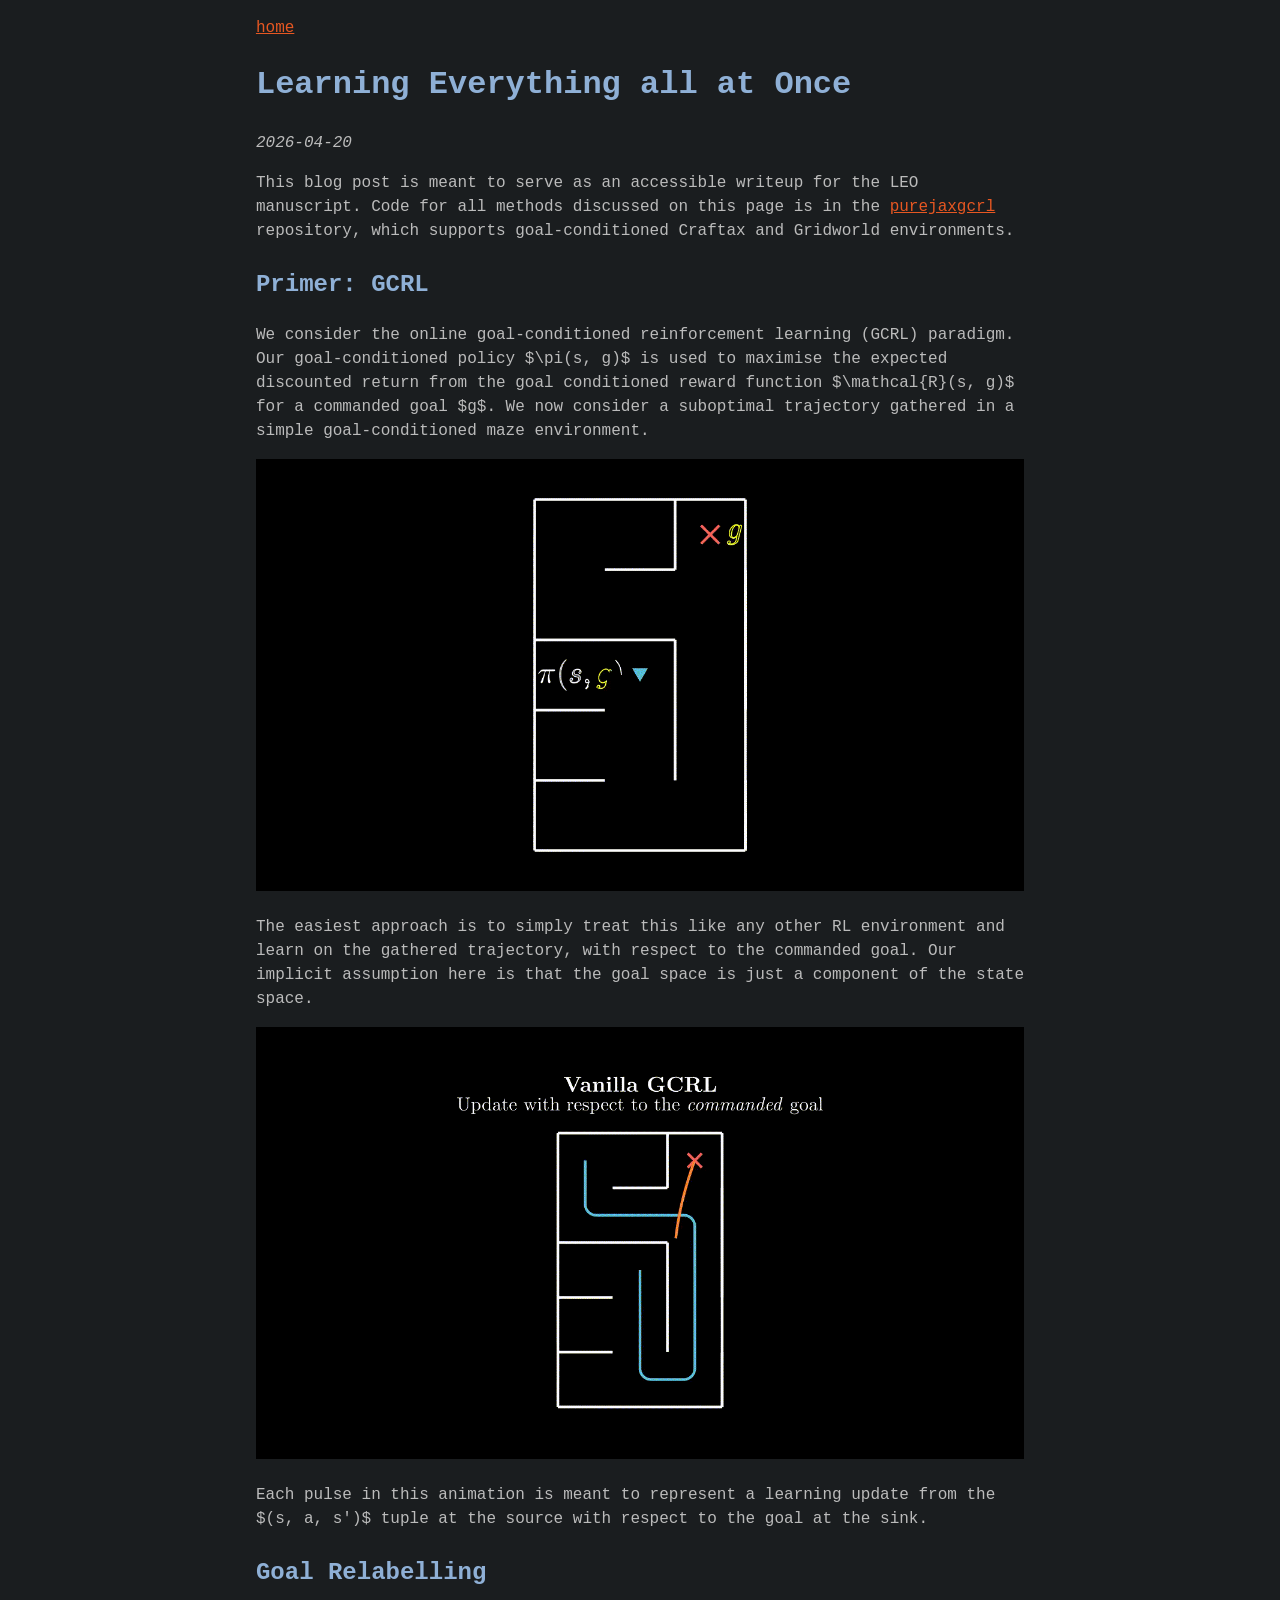
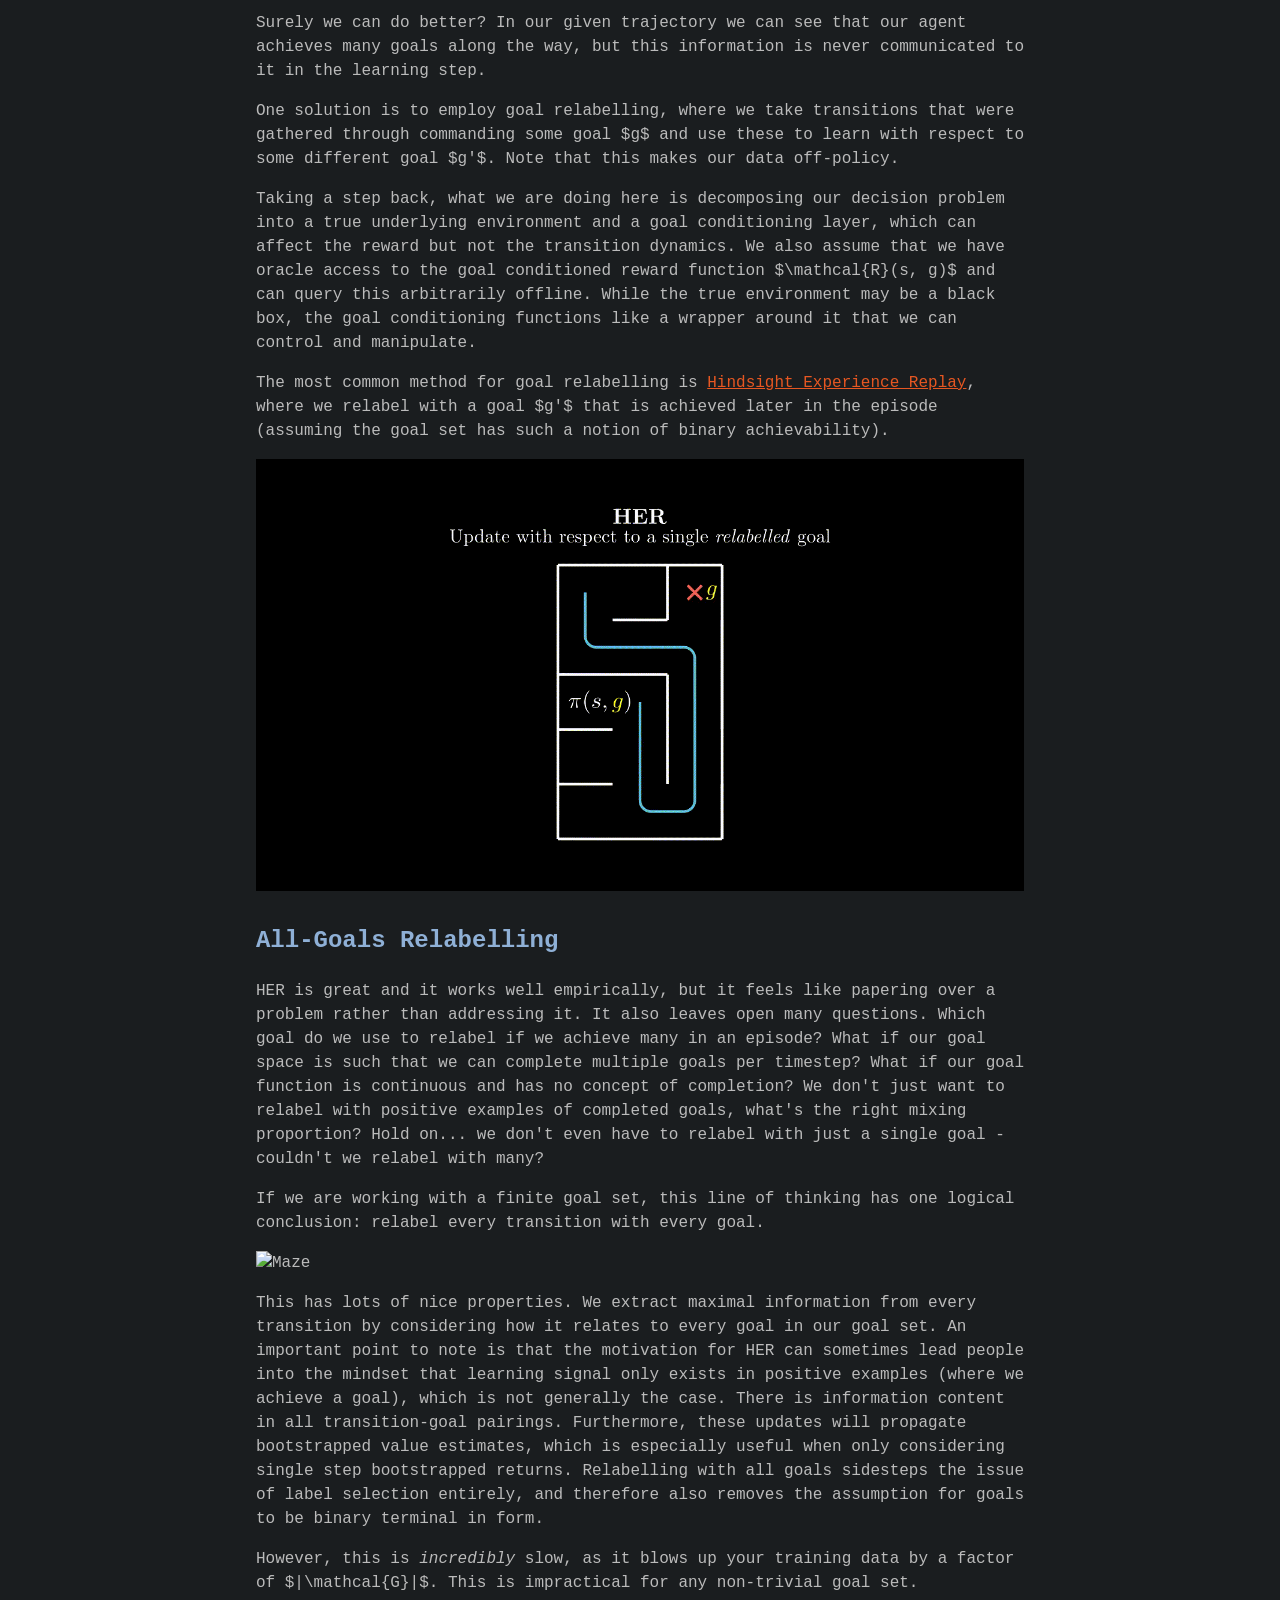
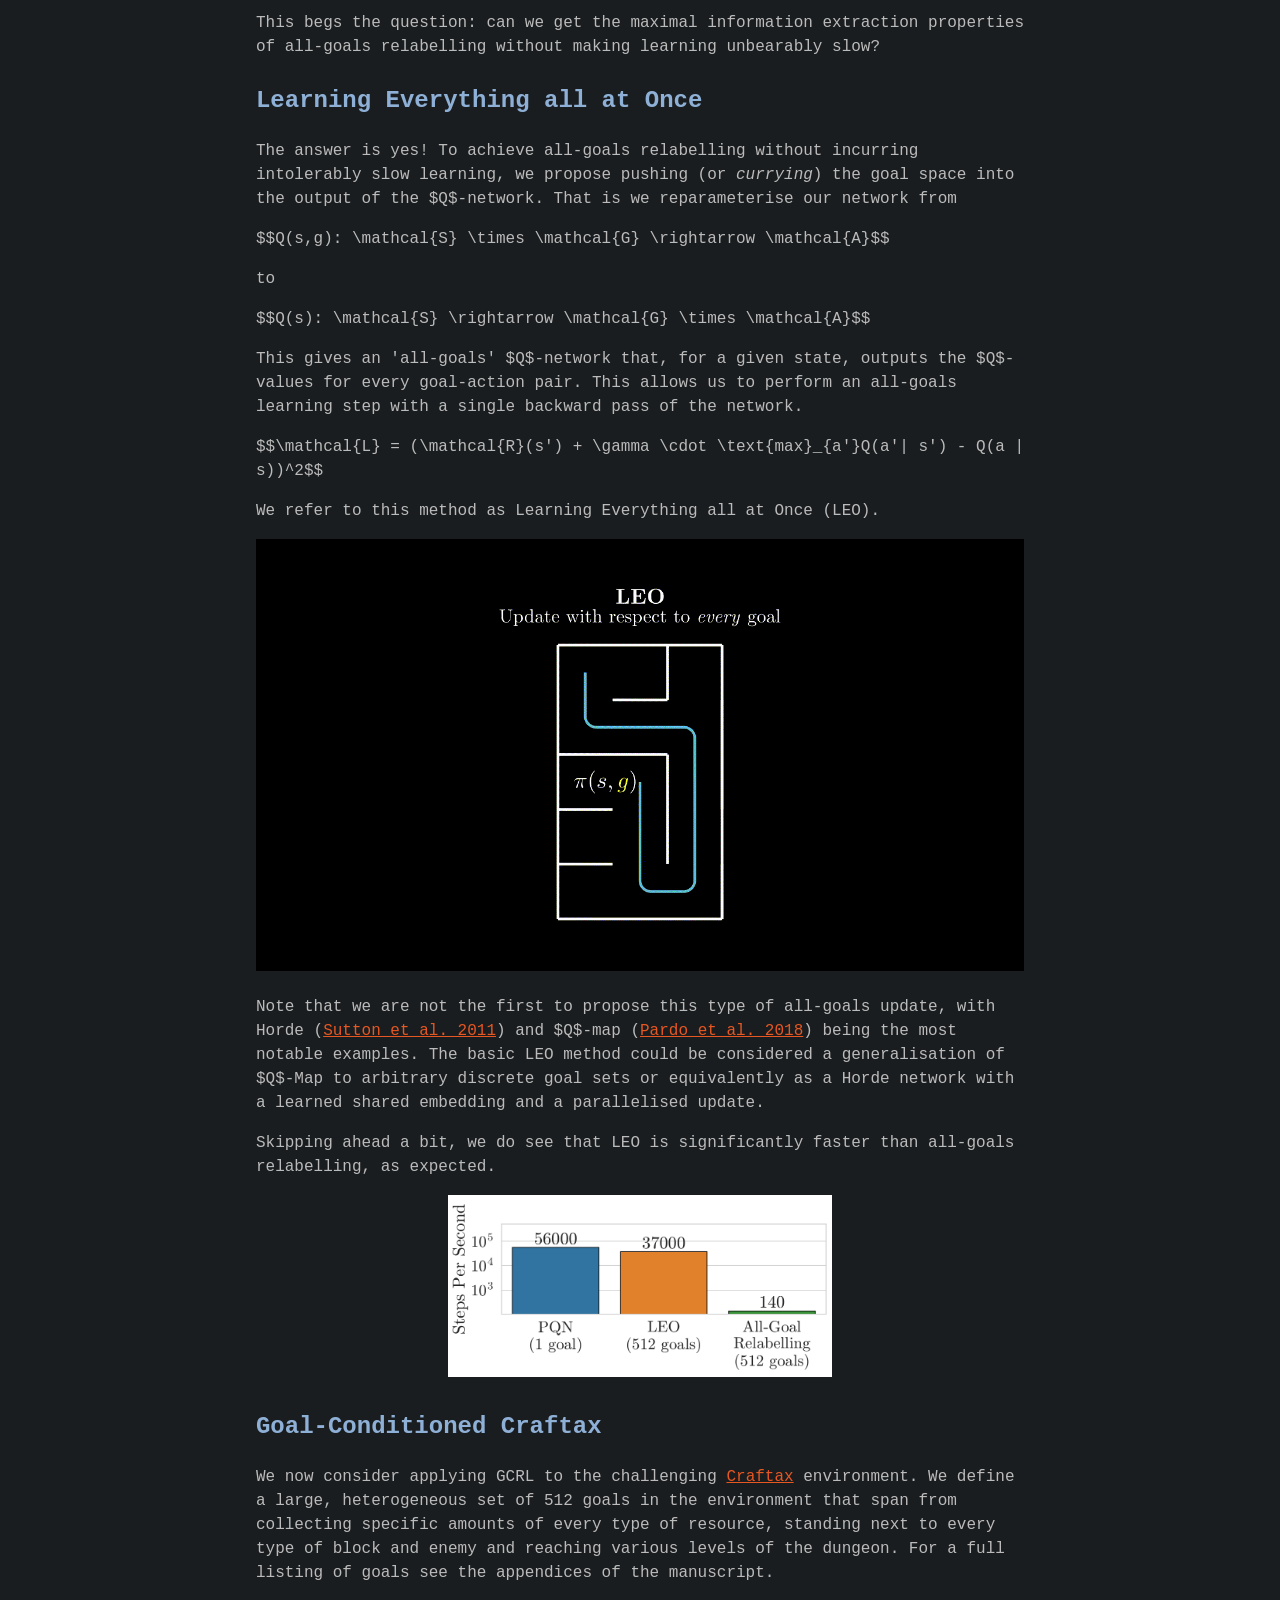
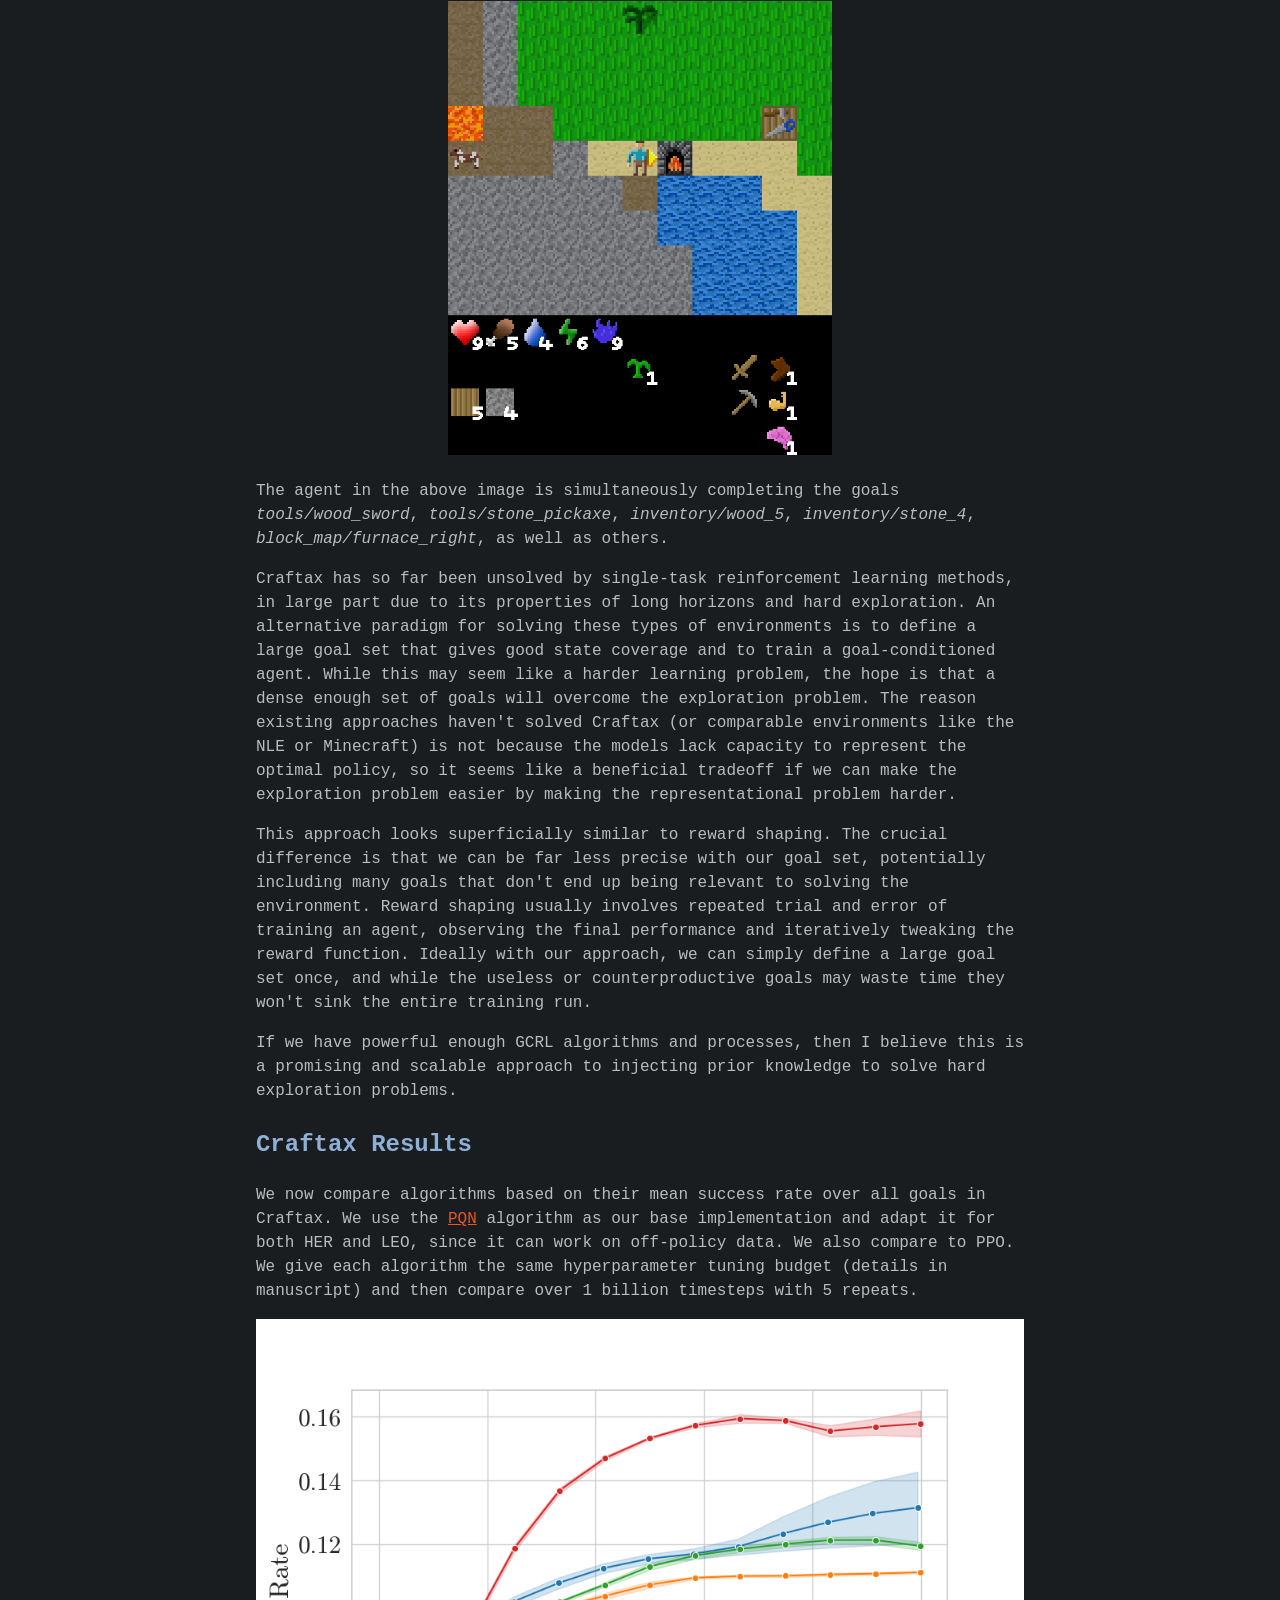
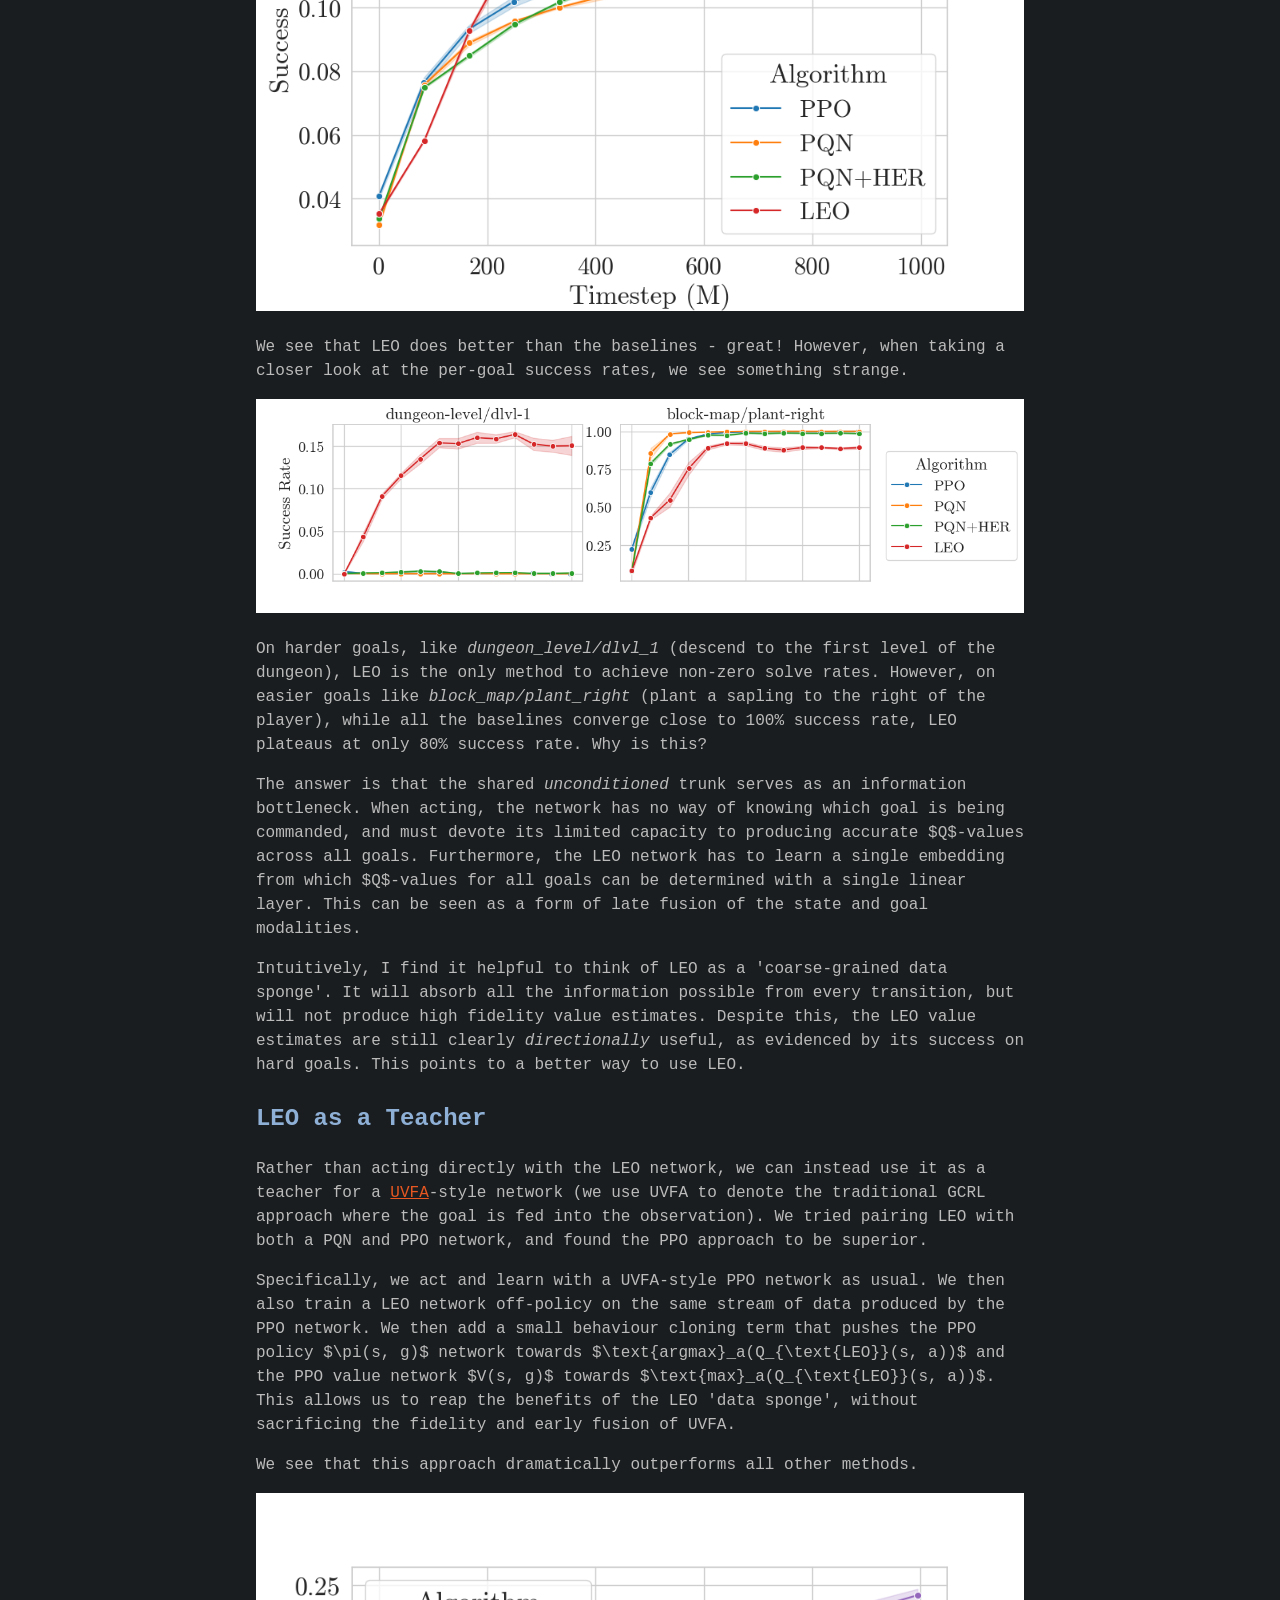
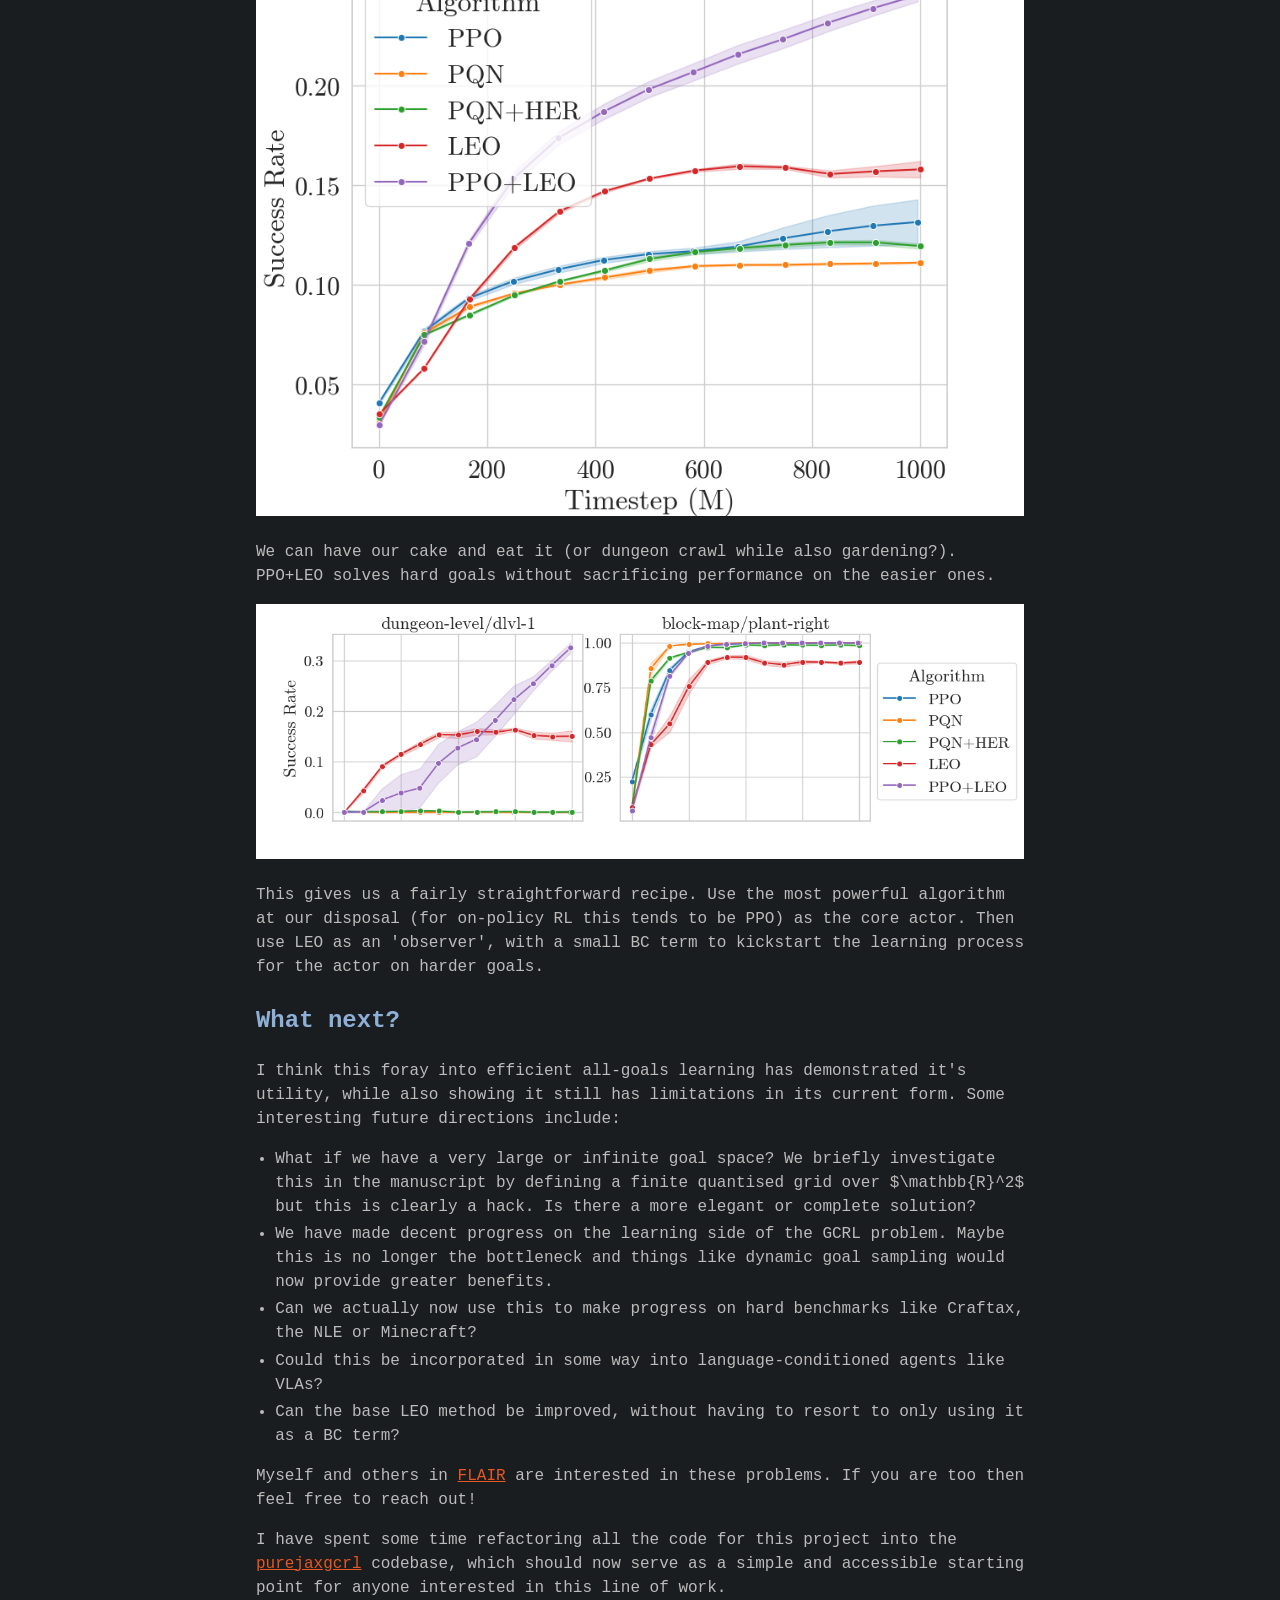
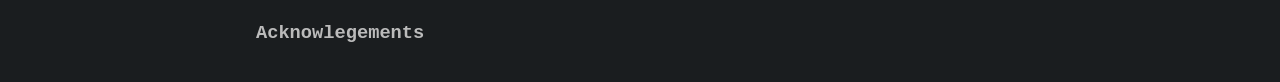
==== commit 4cb08d1f: "leo blog post kinda done" ====
--- a/blog/leo/index.html
+++ b/blog/leo/index.html
@@ -171,12 +171,15 @@
   Craftax has so far been unsolved by single-task reinforcement learning methods, in large part due to its properties of long horizons
   and hard exploration. An alternative paradigm for solving these types of environments is to define a large goal set
   that gives good state coverage and to train a goal-conditioned agent. While this may seem like a harder learning problem,
-  the hope is that a dense enough set of goals will overcome the exploration problem.
-</p>
-
-<p>
-  This approach is somewhat similar to reward shaping - a tried and tested method.
-  The crucial difference that we can be far less precise with our goal set, potentially including many goals that don't end up
+  the hope is that a dense enough set of goals will overcome the exploration problem. The reason existing approaches
+  haven't solved Craftax (or comparable environments like the NLE or Minecraft) is not because the models lack capacity
+  to represent the optimal policy, so it seems like a beneficial tradeoff if we can make the exploration problem easier
+  by making the representational problem harder.
+</p>
+
+<p>
+  This approach looks superficially similar to reward shaping.
+  The crucial difference is that we can be far less precise with our goal set, potentially including many goals that don't end up
   being relevant to solving the environment. Reward shaping usually involves repeated trial and error of training an agent,
   observing the final performance and iteratively tweaking the reward function. Ideally with our approach, we can simply
   define a large goal set once, and while the useless or counterproductive goals may waste time they won't sink the entire
@@ -211,28 +214,29 @@
 </p>
 
 <p>
-  On harder goals, like <i>dungeon_level/dlvl_1</i>, LEO is the only method to achieve non-zero solve rates. However,
-  on easier goals like <i>block_map/plant_right</i>, while all the baselines converge close to 100% success rate, LEO
-  still does OK but converges around 80% success rate. Why is this?
-</p>
-
-<p>
-  The likely answer is that the shared <i>unconditioned</i> trunk serves as an information bottleneck. When acting, the network has no way
+  On harder goals, like <i>dungeon_level/dlvl_1</i> (descend to the first level of the dungeon), LEO is the only method to achieve non-zero solve rates. However,
+  on easier goals like <i>block_map/plant_right</i> (plant a sapling to the right of the player), while all the baselines converge close to 100% success rate, LEO
+  plateaus at only 80% success rate. Why is this?
+</p>
+
+<p>
+  The answer is that the shared <i>unconditioned</i> trunk serves as an information bottleneck. When acting, the network has no way
   of knowing which goal is being commanded, and must devote its limited capacity to producing accurate $Q$-values across
-  all goals. This can be seen as a form of (very) late fusion of the state and goal modalities.
+  all goals. Furthermore, the LEO network has to learn a single embedding from which $Q$-values for all goals can be determined with a single linear layer.
+  This can be seen as a form of late fusion of the state and goal modalities.
 </p>
 
 <p>
   Intuitively, I find it helpful to think of LEO as a 'coarse-grained data sponge'. It will absorb all the information possible
   from every transition, but will not produce high fidelity value estimates. Despite this, the LEO value estimates are
-  still clearly directionally useful, as evidenced by its success on hard goals. This points to a better way to use LEO.
+  still clearly <i>directionally</i> useful, as evidenced by its success on hard goals. This points to a better way to use LEO.
 </p>
 
 <h2>LEO as a Teacher</h2>
 
 <p>
   Rather than acting directly with the LEO network, we can instead use it as a teacher for a <a href="https://proceedings.mlr.press/v37/schaul15.pdf">UVFA</a>-style network (we use
-  UVFA to denote the traditional GCRL approach where the goal is in the observation). We tried pairing LEO with both a PQN
+  UVFA to denote the traditional GCRL approach where the goal is fed into the observation). We tried pairing LEO with both a PQN
   and PPO network, and found the PPO approach to be superior.
 </p>
 
@@ -240,7 +244,7 @@
   Specifically, we act and learn with a UVFA-style PPO network as usual. We then also train a LEO network off-policy on the
   same stream of data produced by the PPO network. We then add a small behaviour cloning term that pushes the PPO policy $\pi(s, g)$
   network towards $\text{argmax}_a(Q_{\text{LEO}}(s, a))$ and the PPO value network $V(s, g)$ towards $\text{max}_a(Q_{\text{LEO}}(s, a))$.
-  This allows us to reap the benefits of the LEO 'data sponge', without sacrificing the fidelity and early fusion of the UVFA approach.
+  This allows us to reap the benefits of the LEO 'data sponge', without sacrificing the fidelity and early fusion of UVFA.
 </p>
 
 <p>
@@ -252,7 +256,7 @@
 </p>
 
 <p>
-  And we also see that this gets the best of both worlds - learning how to solve hard goals without sacrificing performance
+  We can have our cake and eat it (or dungeon crawl while also gardening?). PPO+LEO solves hard goals without sacrificing performance
   on the easier ones.
 </p>
 
@@ -269,7 +273,7 @@
 
 <p>
   I think this foray into efficient all-goals learning has demonstrated it's utility, while also showing it still has limitations in its current form.
-  Future questions to answer include:
+  Some interesting future directions include:
 </p>
 
 <ul>
@@ -278,8 +282,8 @@
   <li>We have made decent progress on the learning side of the GCRL problem. Maybe this is no longer the bottleneck and things like dynamic goal
   sampling would now provide greater benefits.</li>
   <li>Can we actually now use this to make progress on hard benchmarks like Craftax, the NLE or Minecraft?</li>
-  <li>Could this be incorporated in some way into language-conditioned agents e.g. VLAs?</li>
-  <li>Can this base LEO method be improved, without having to resort to only using it as a BC term?</li>
+  <li>Could this be incorporated in some way into language-conditioned agents like VLAs?</li>
+  <li>Can the base LEO method be improved, without having to resort to only using it as a BC term?</li>
 </ul>
 
 <p>
@@ -287,7 +291,7 @@
 </p>
 
 <p>
-  I have spent some time tidying up all the code for this project in the <a href="https://github.com/MichaelTMatthews/purejaxgcrl">purejaxgcrl</a> codebase,
+  I have spent some time refactoring all the code for this project into the <a href="https://github.com/MichaelTMatthews/purejaxgcrl">purejaxgcrl</a> codebase,
   which should now serve as a simple and accessible starting point for anyone interested in this line of work.
 </p>
 
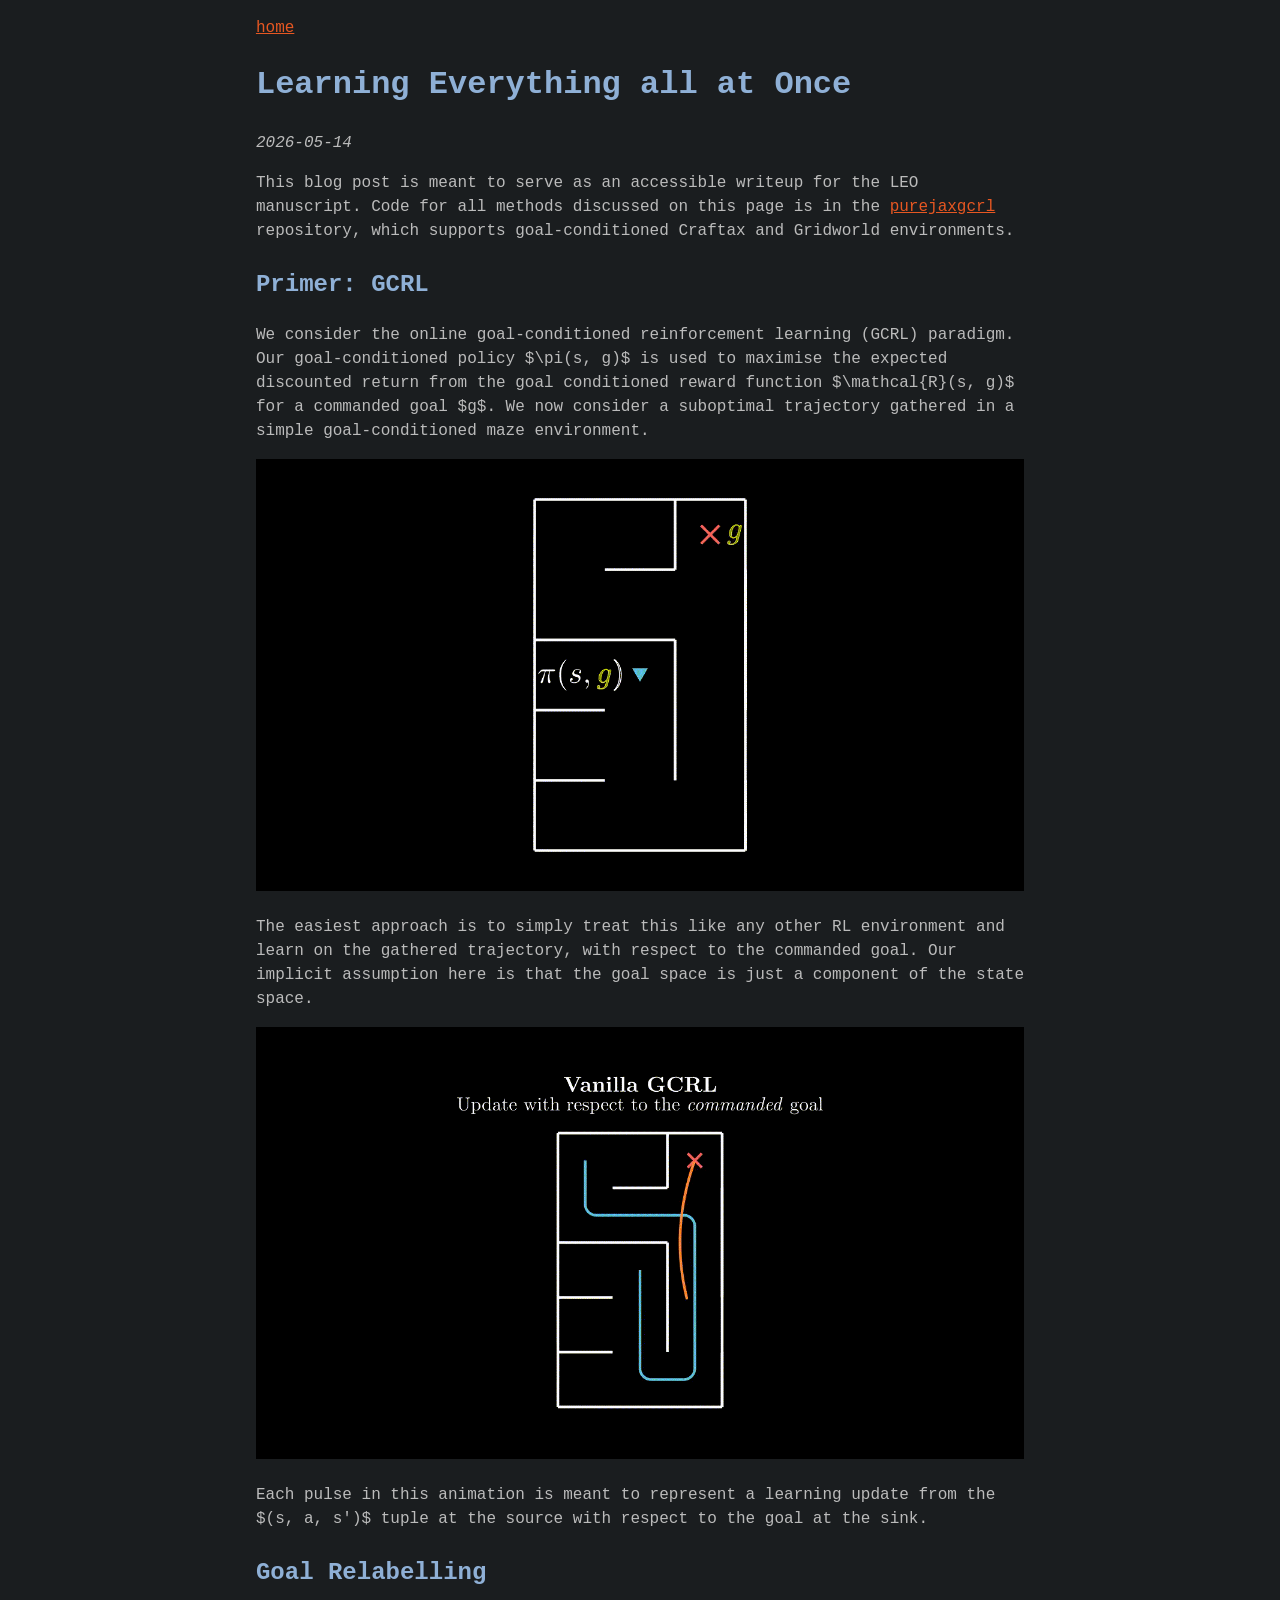
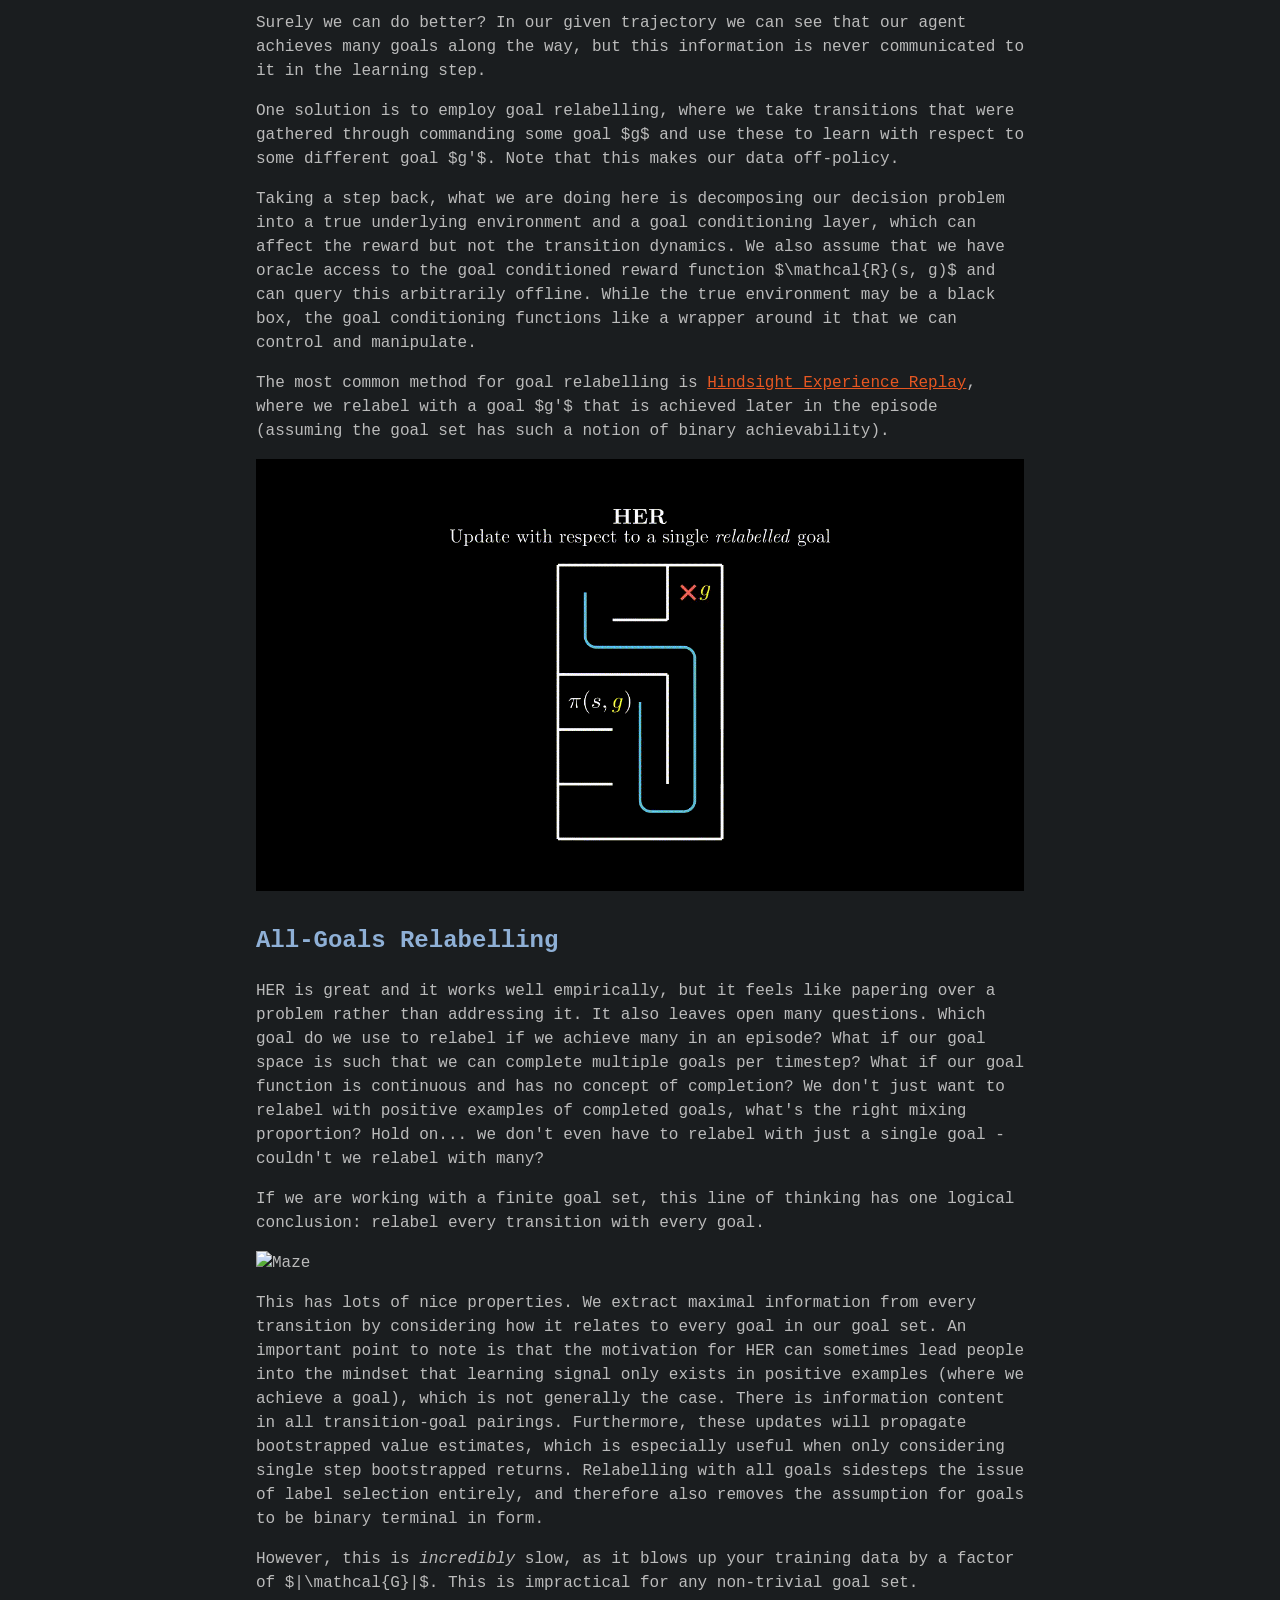
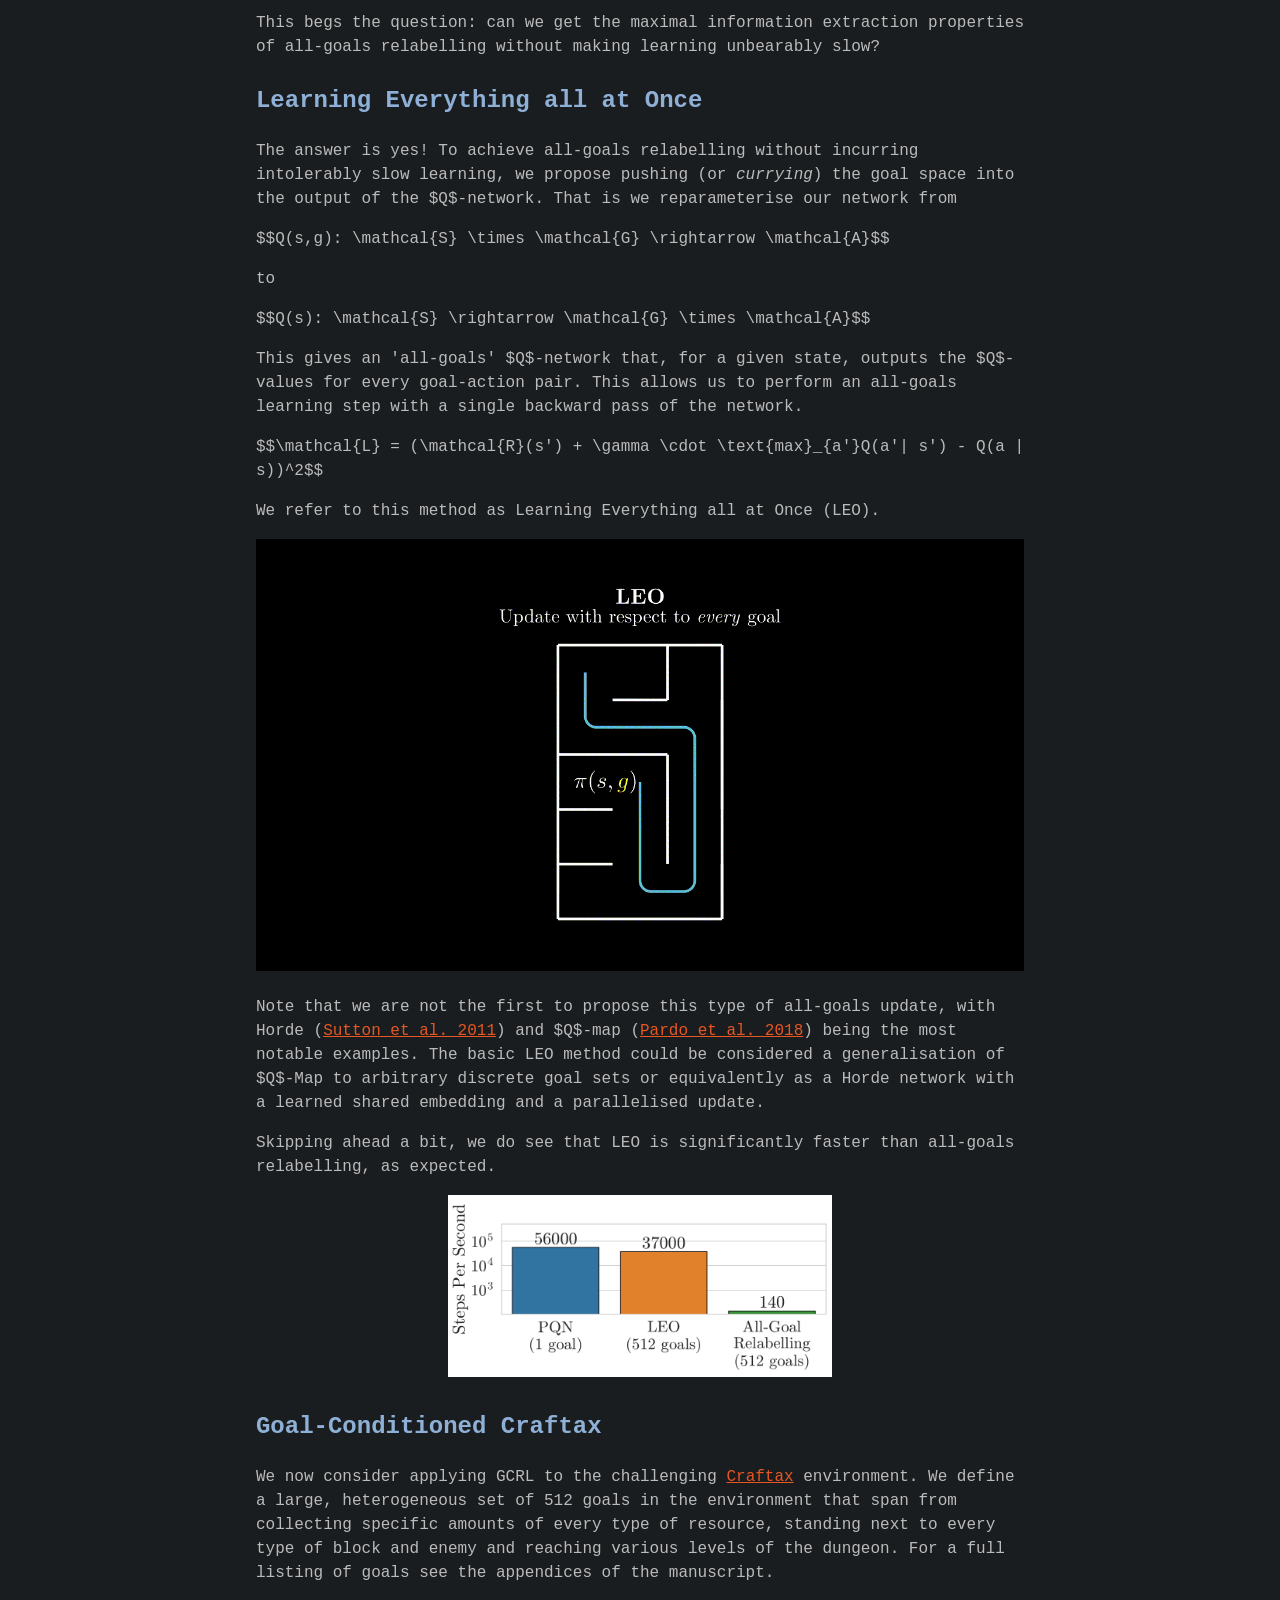
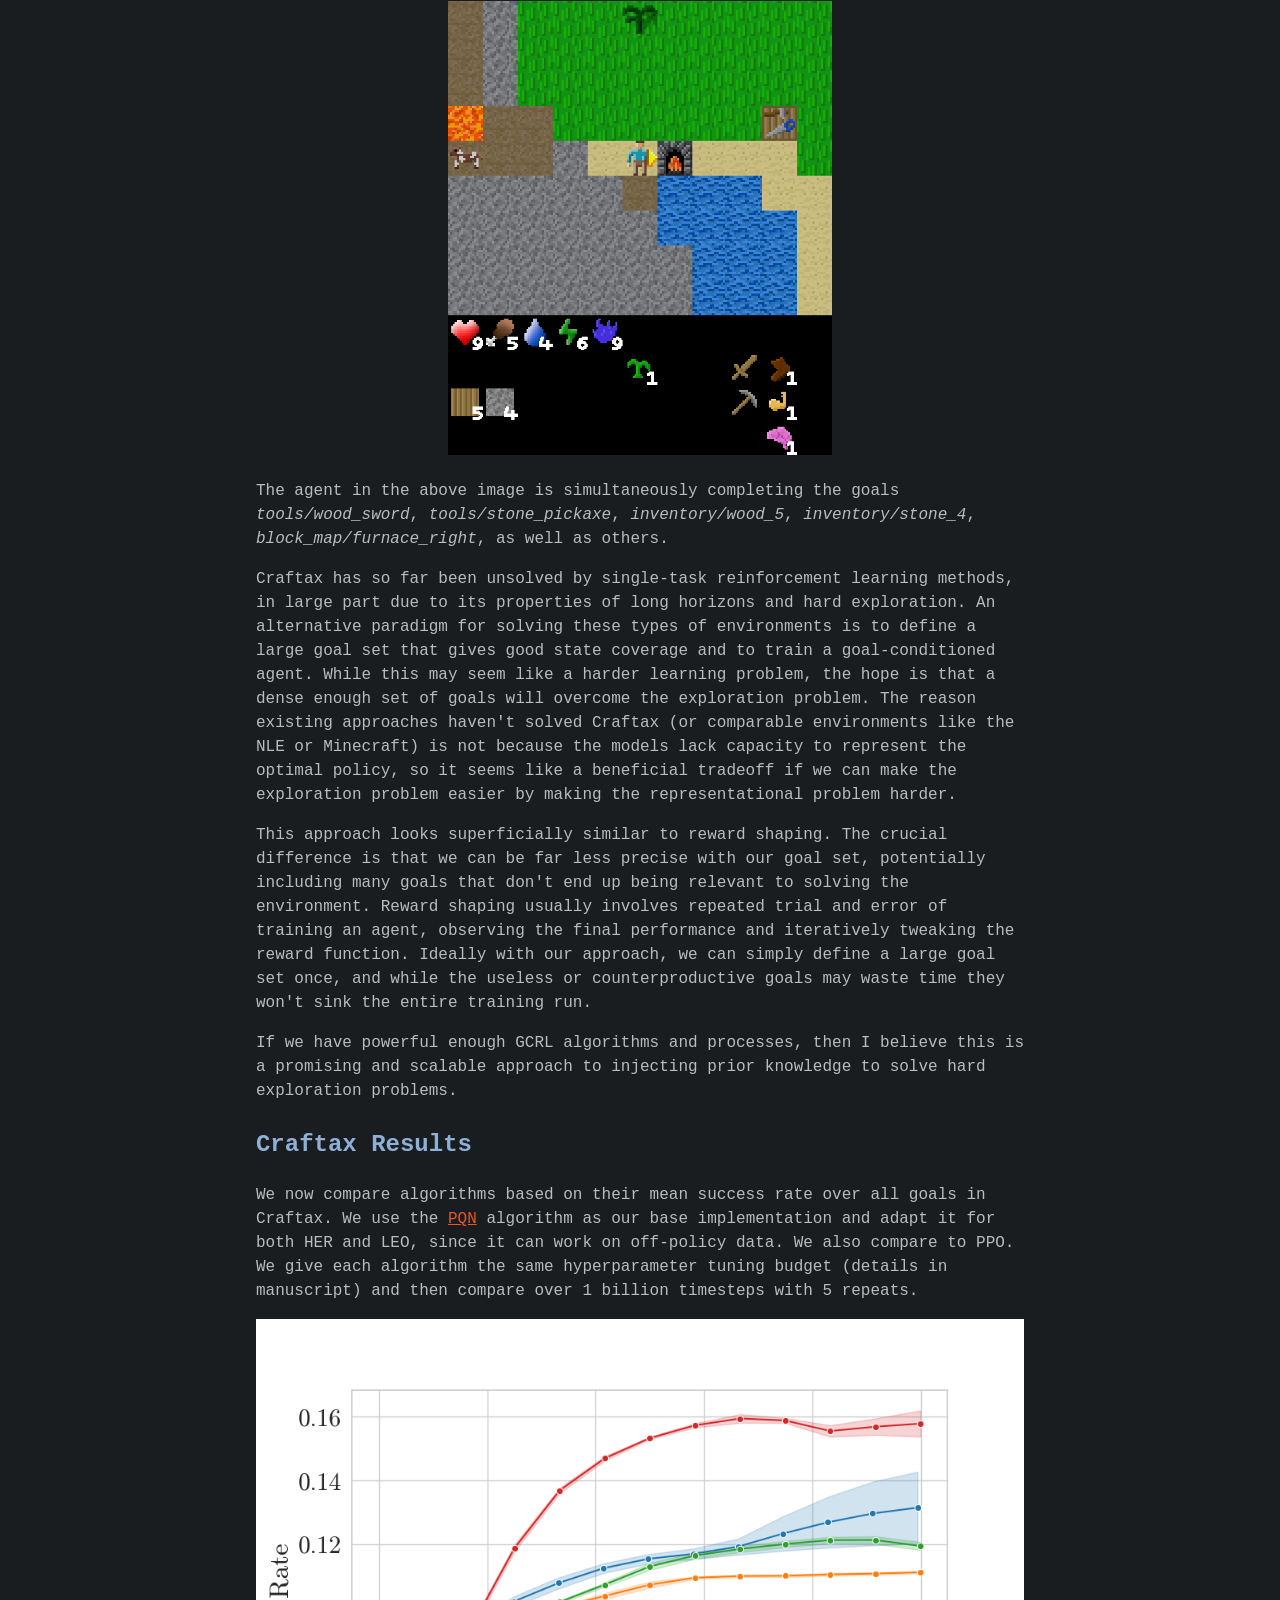
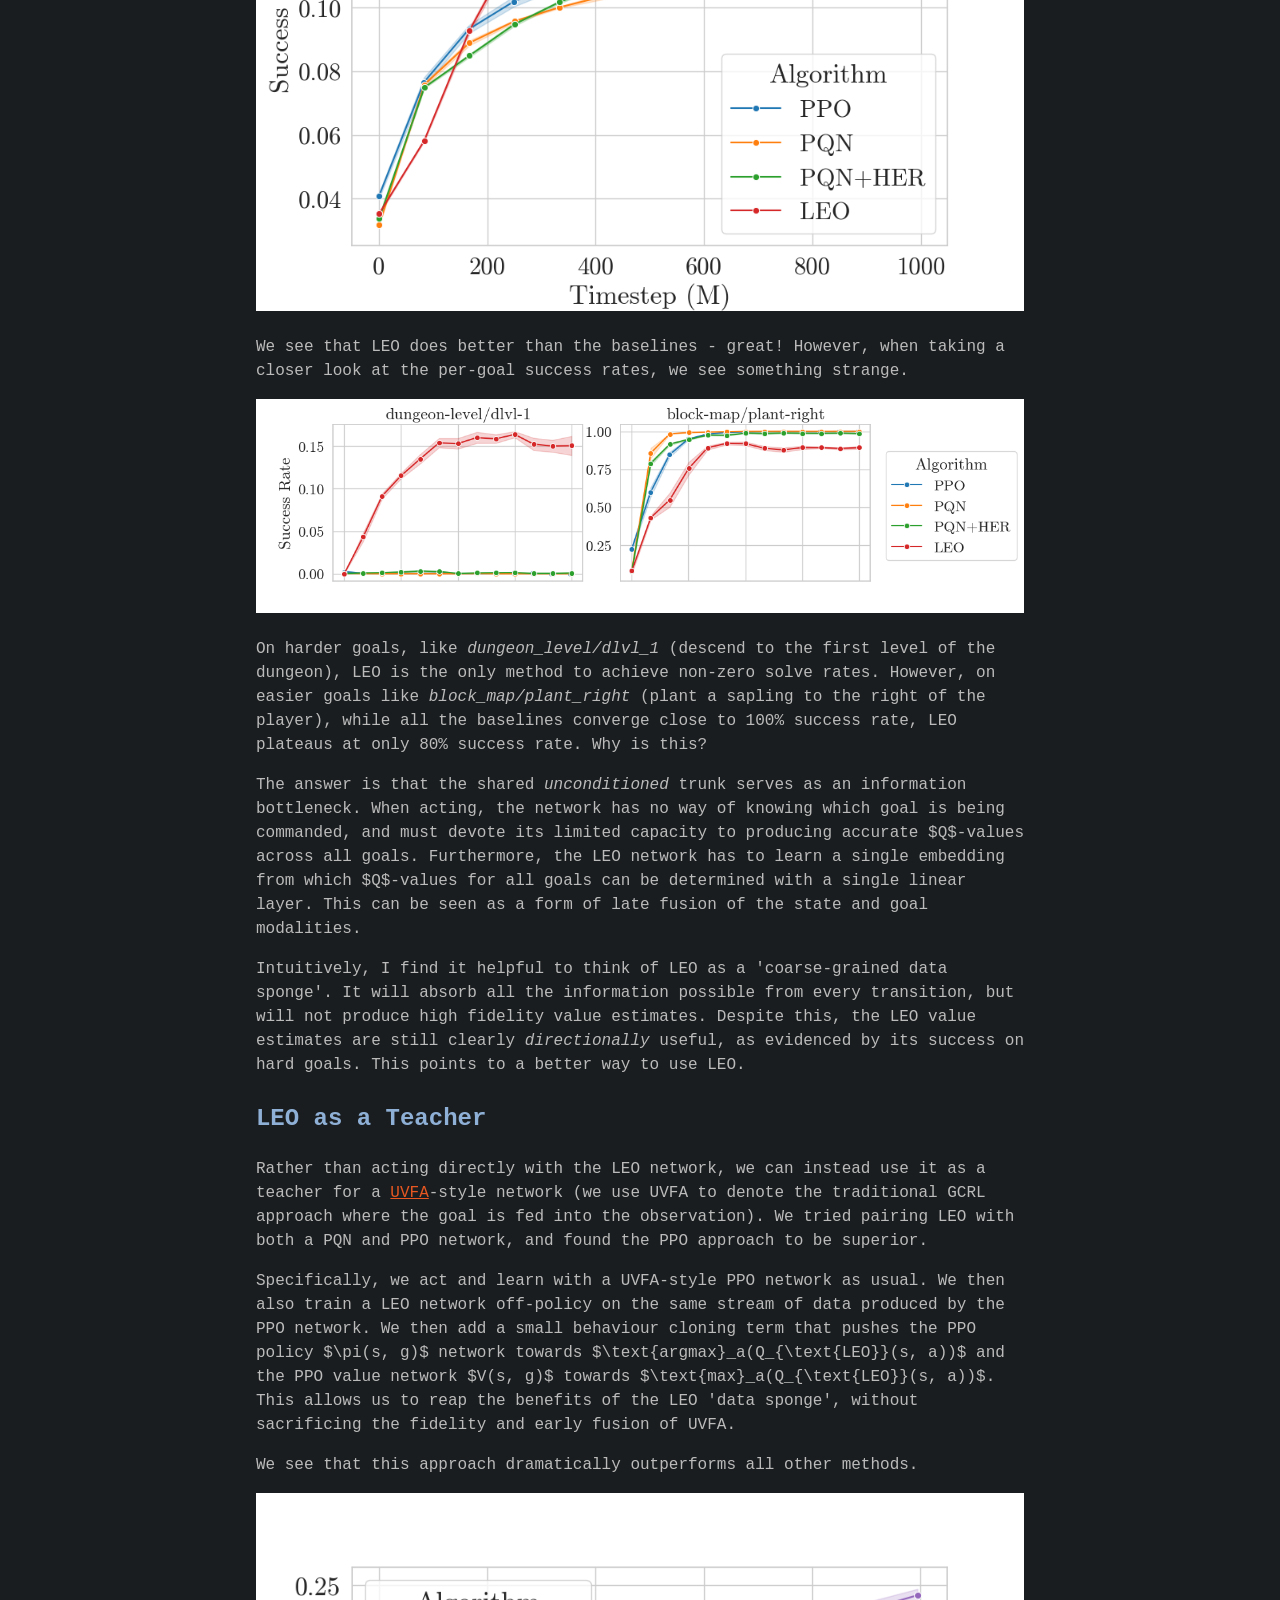
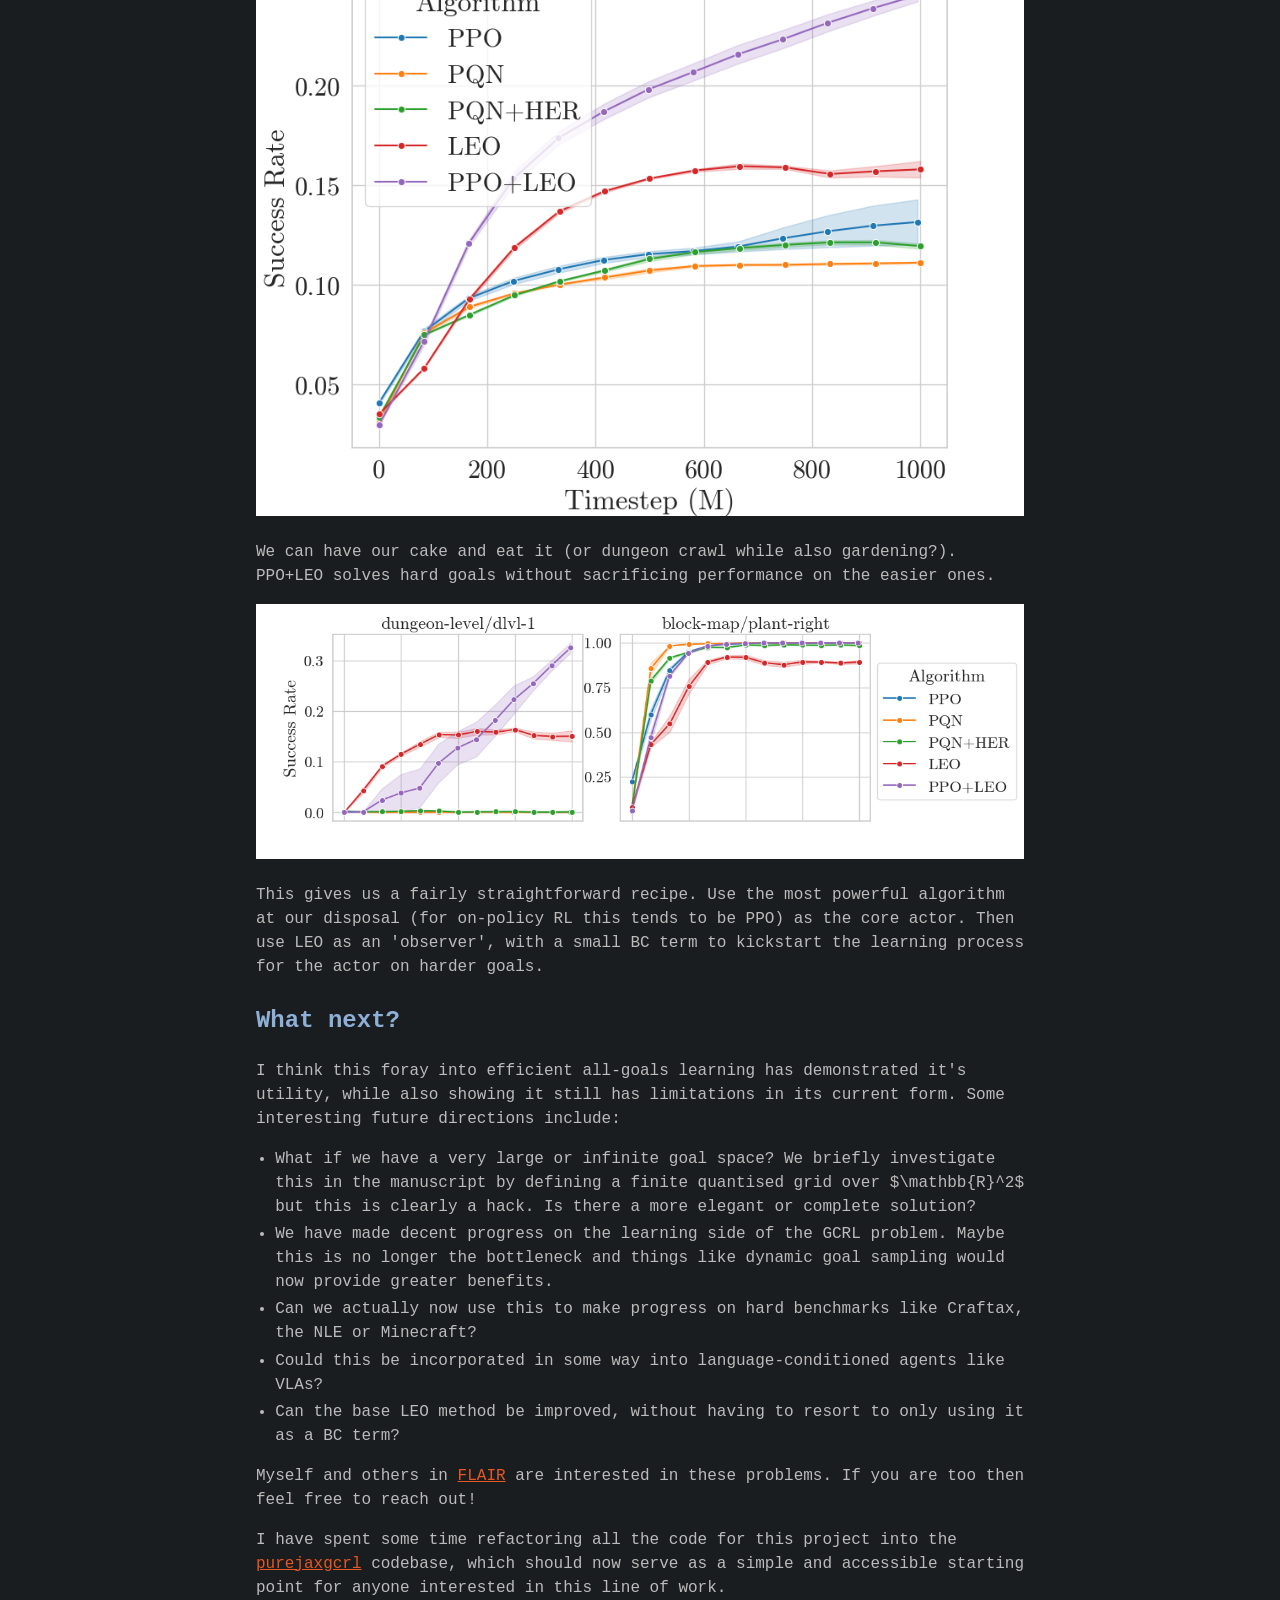
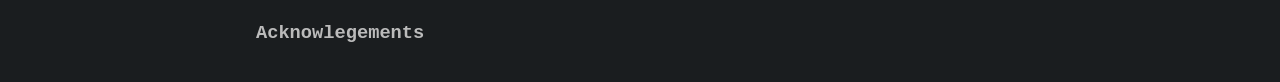
==== commit b3b88f5b: "date" ====
--- a/blog/leo/index.html
+++ b/blog/leo/index.html
@@ -20,7 +20,7 @@
 
 <h1>Learning Everything all at Once</h1>
 
-<p><em>2026-04-20</em></p>
+<p><em>2026-05-14</em></p>
 
 <p>
   This blog post is meant to serve as an accessible writeup for the LEO manuscript.
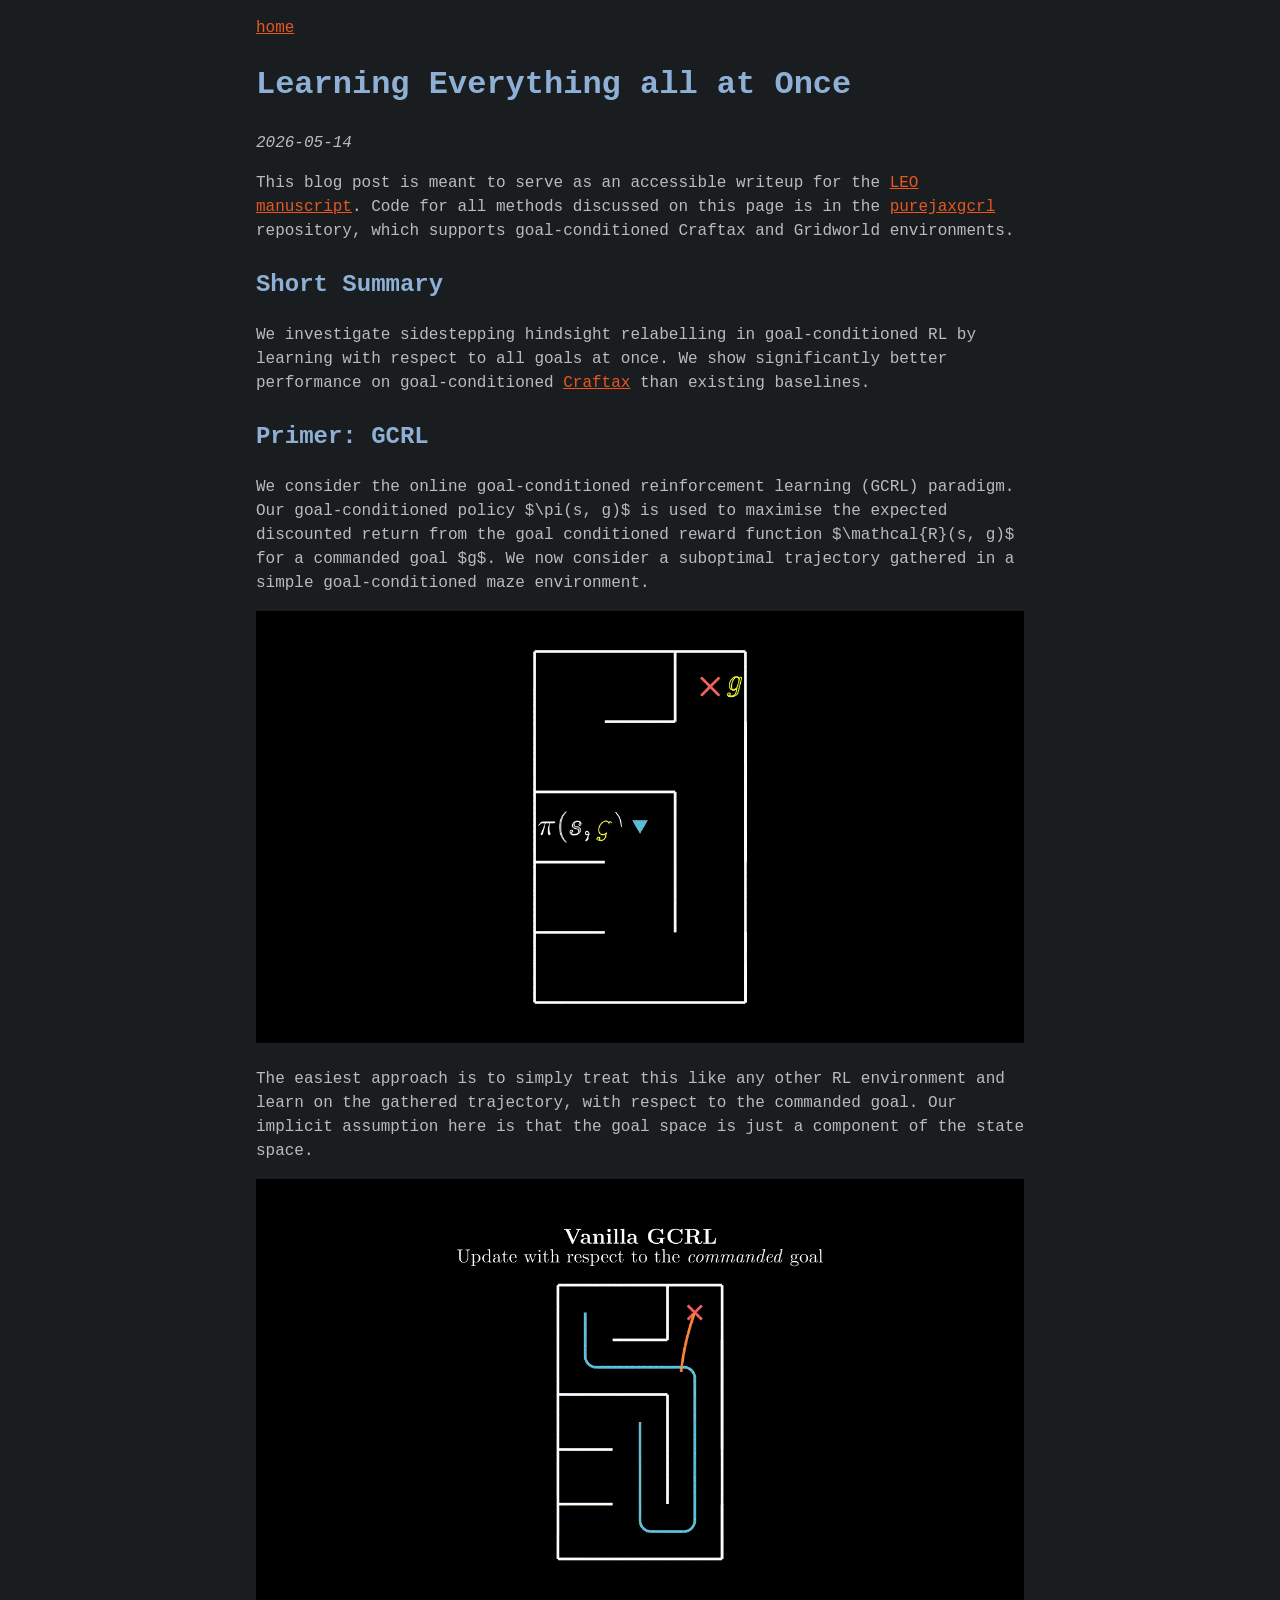
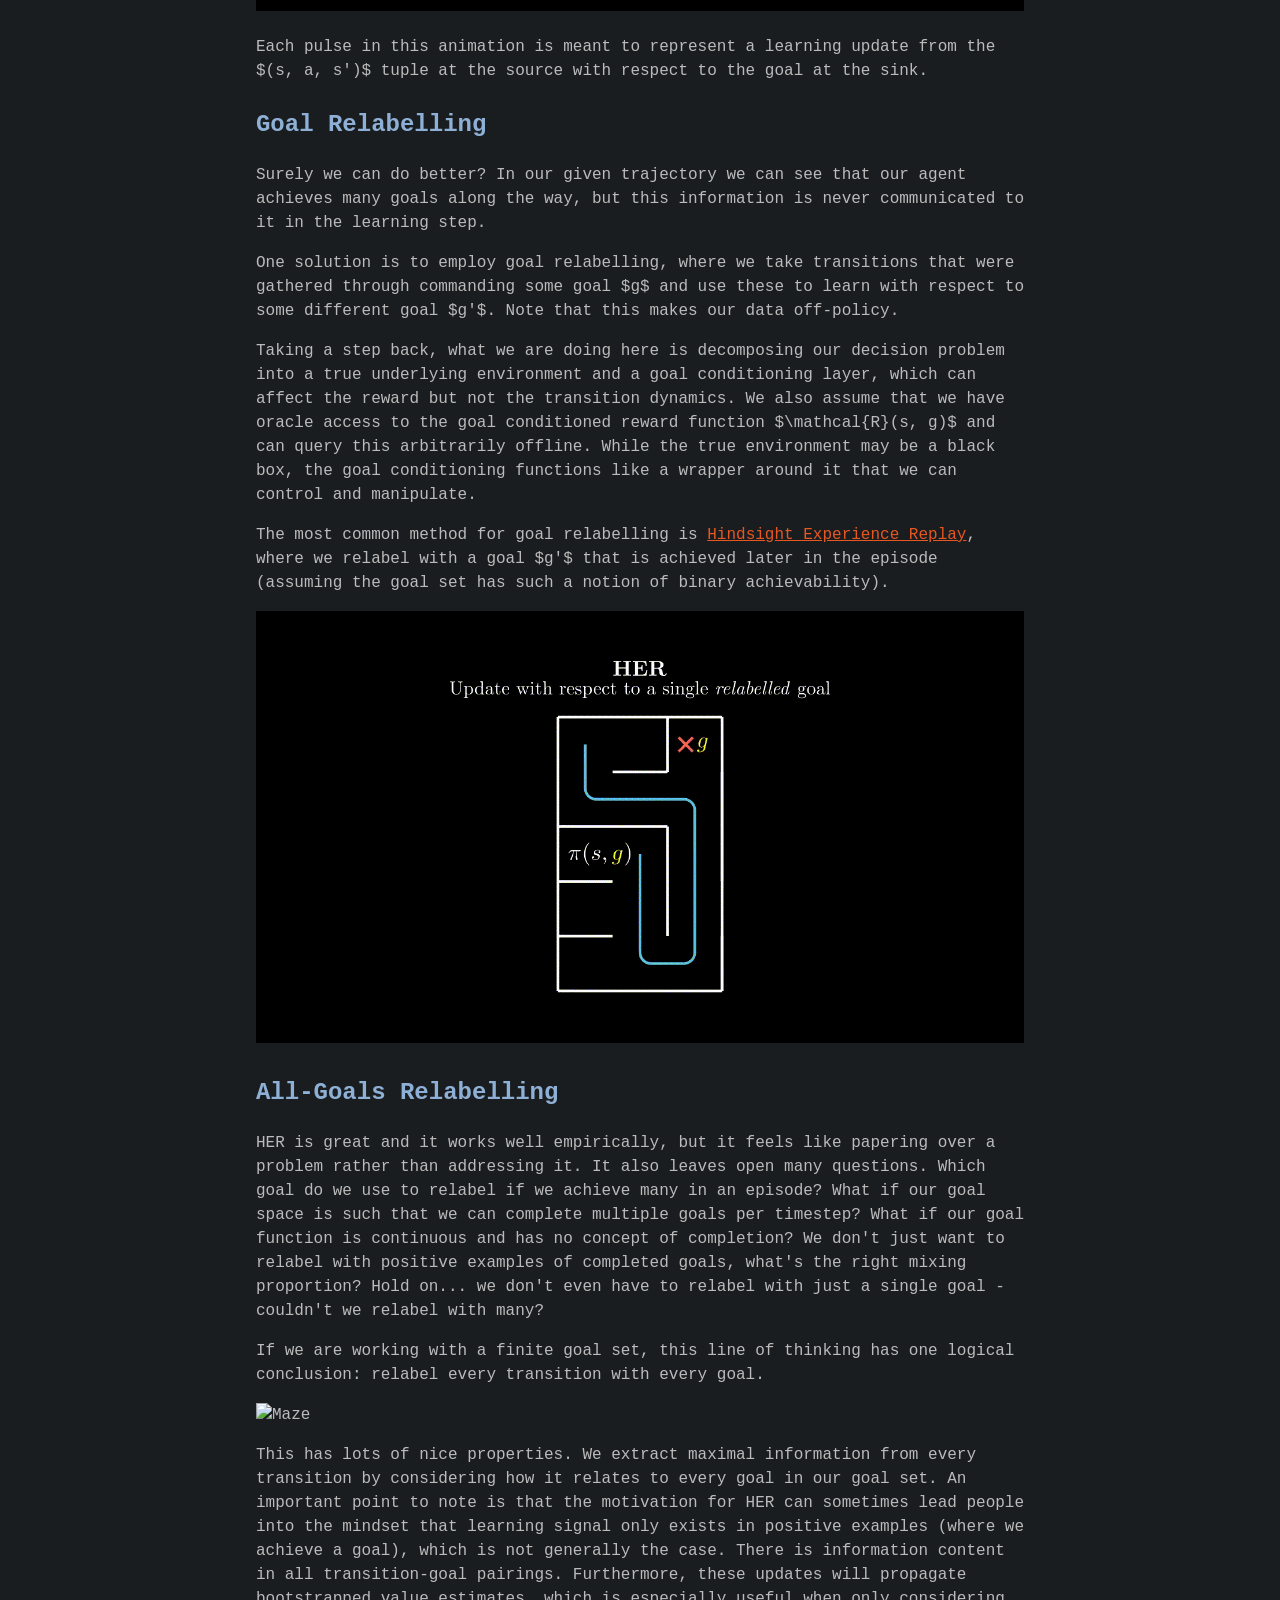
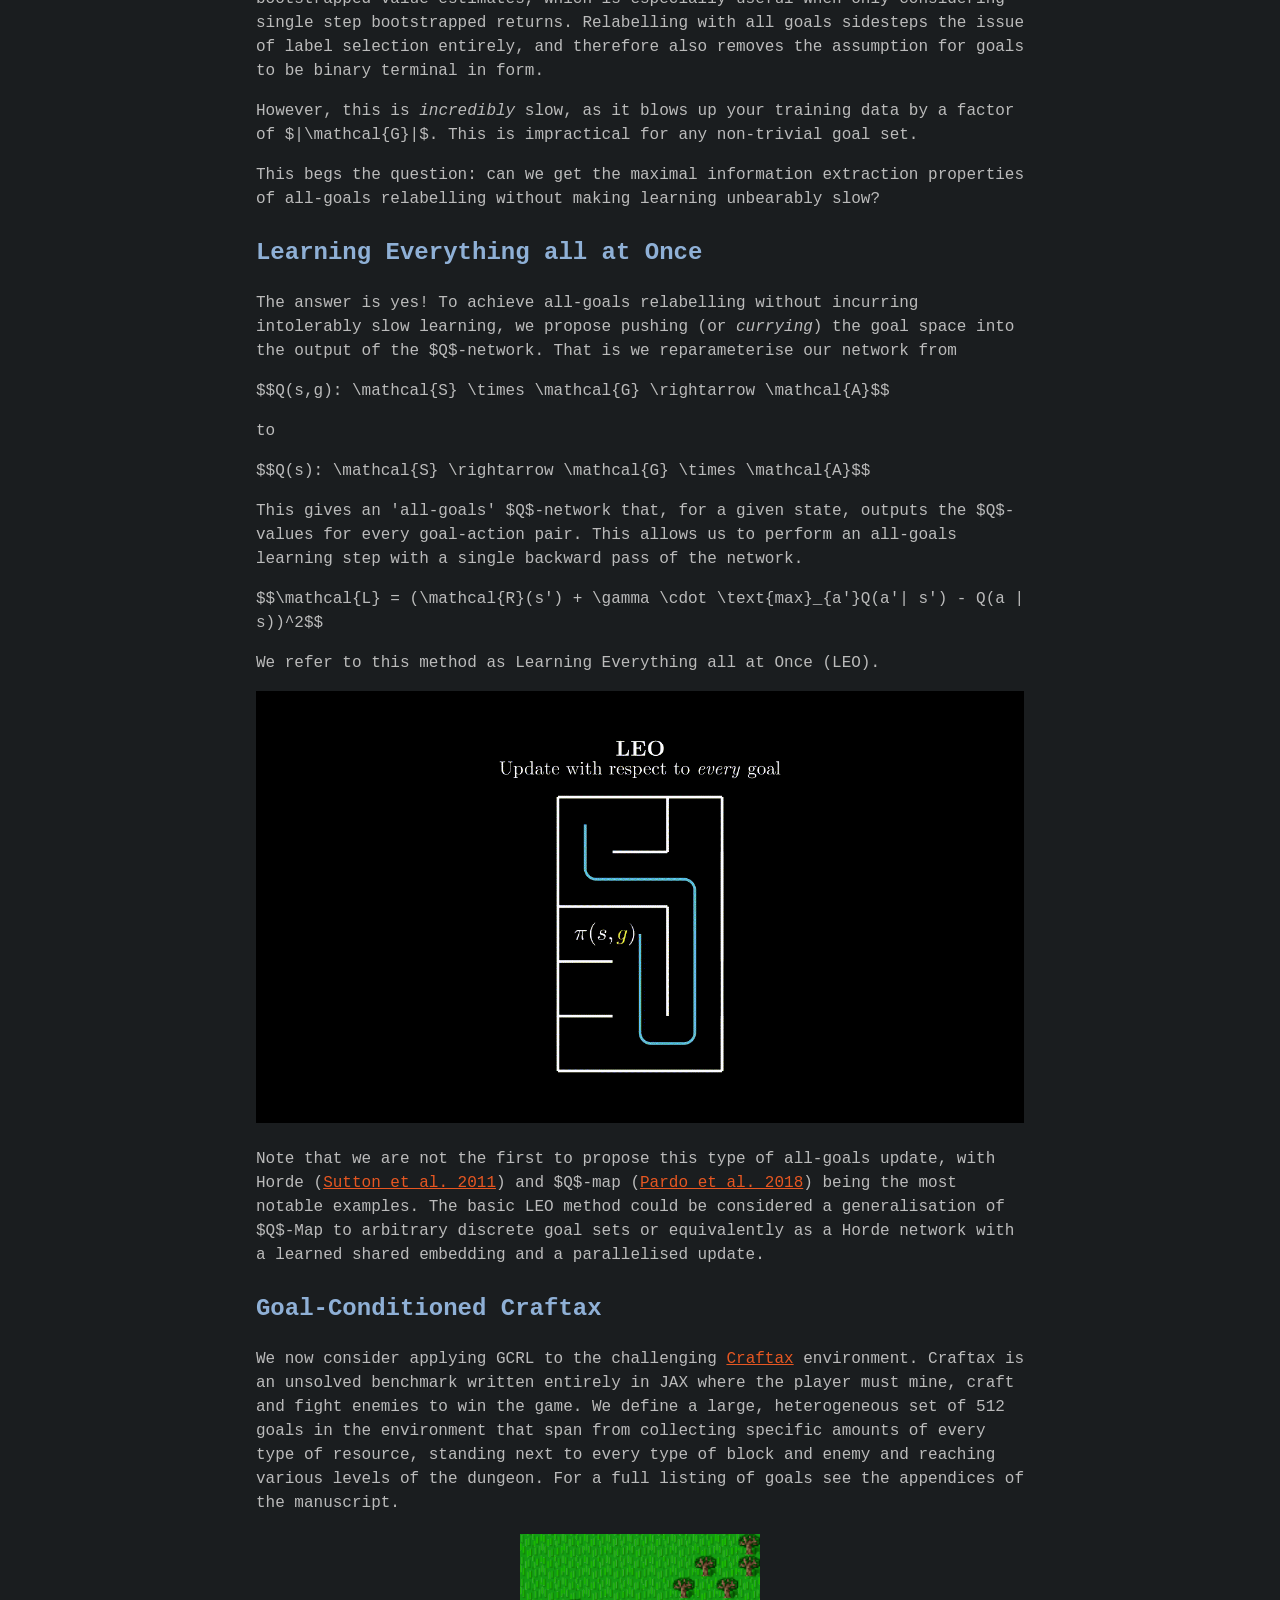
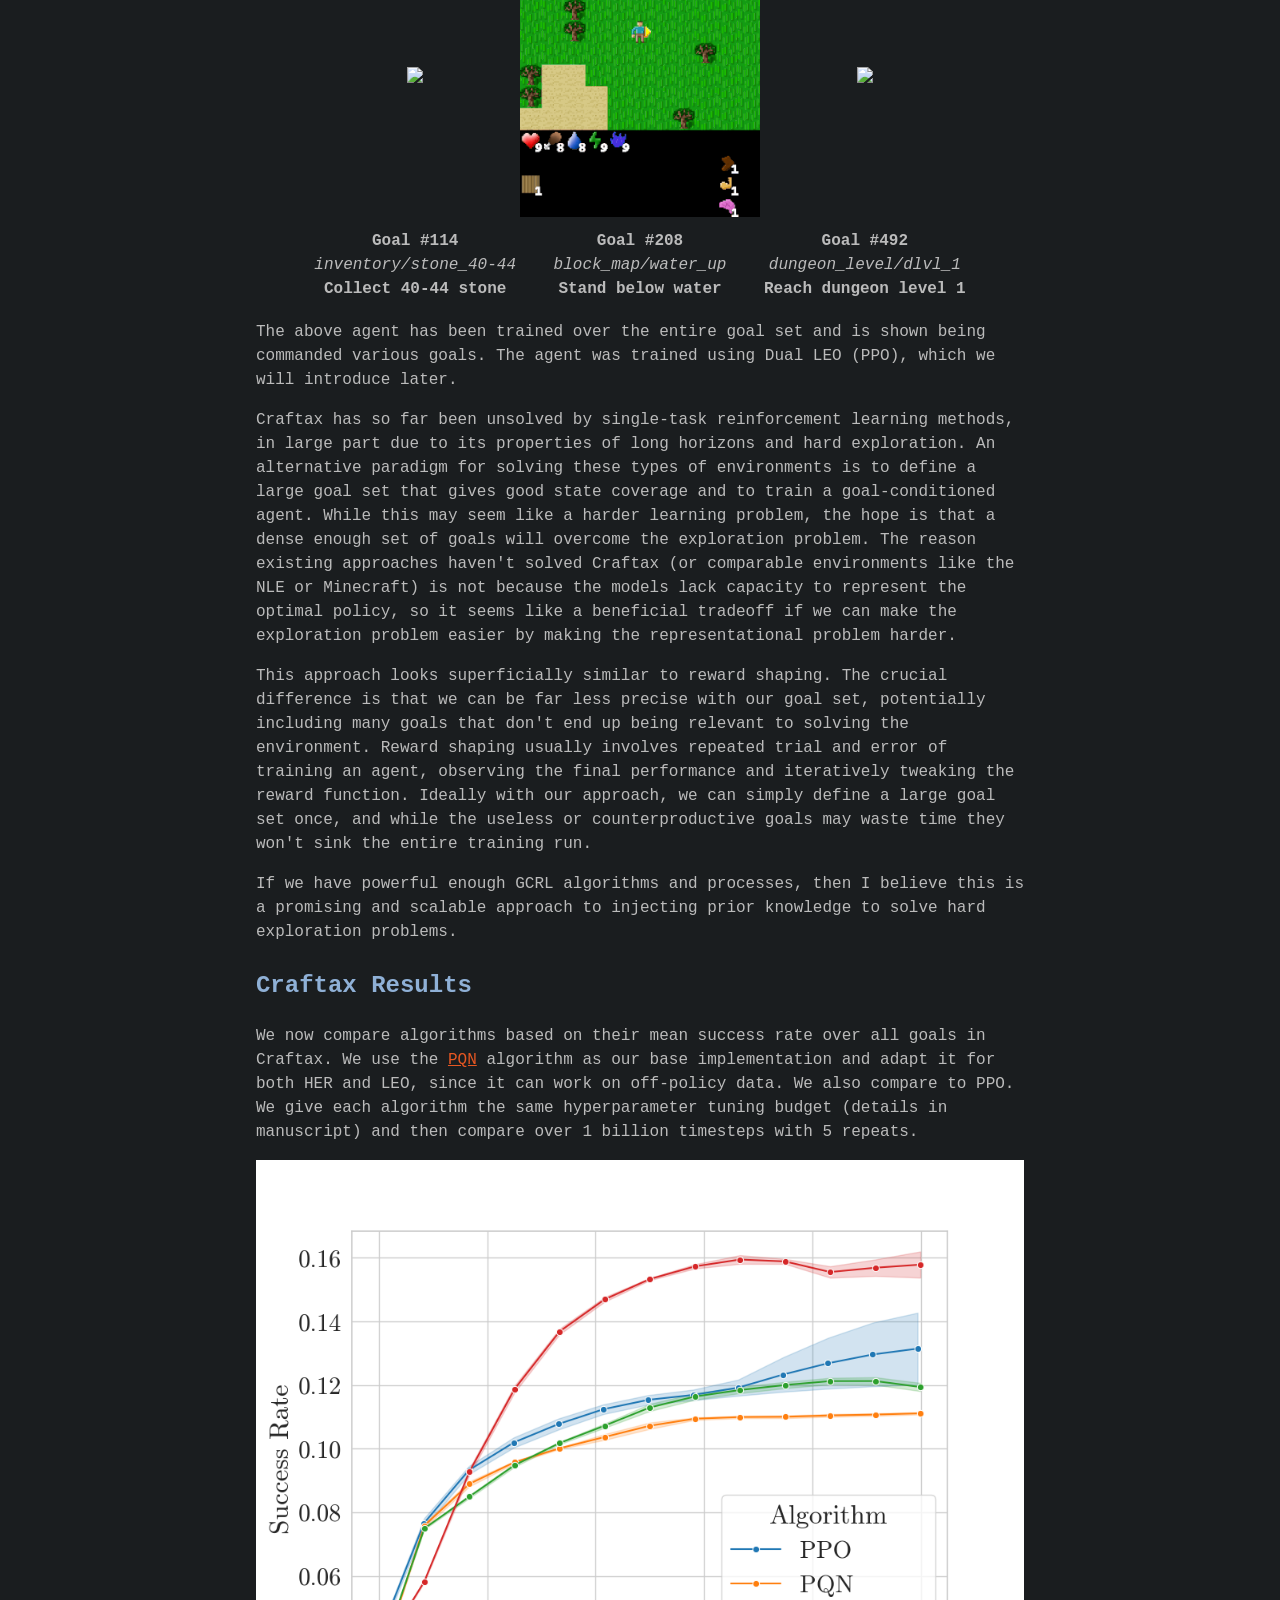
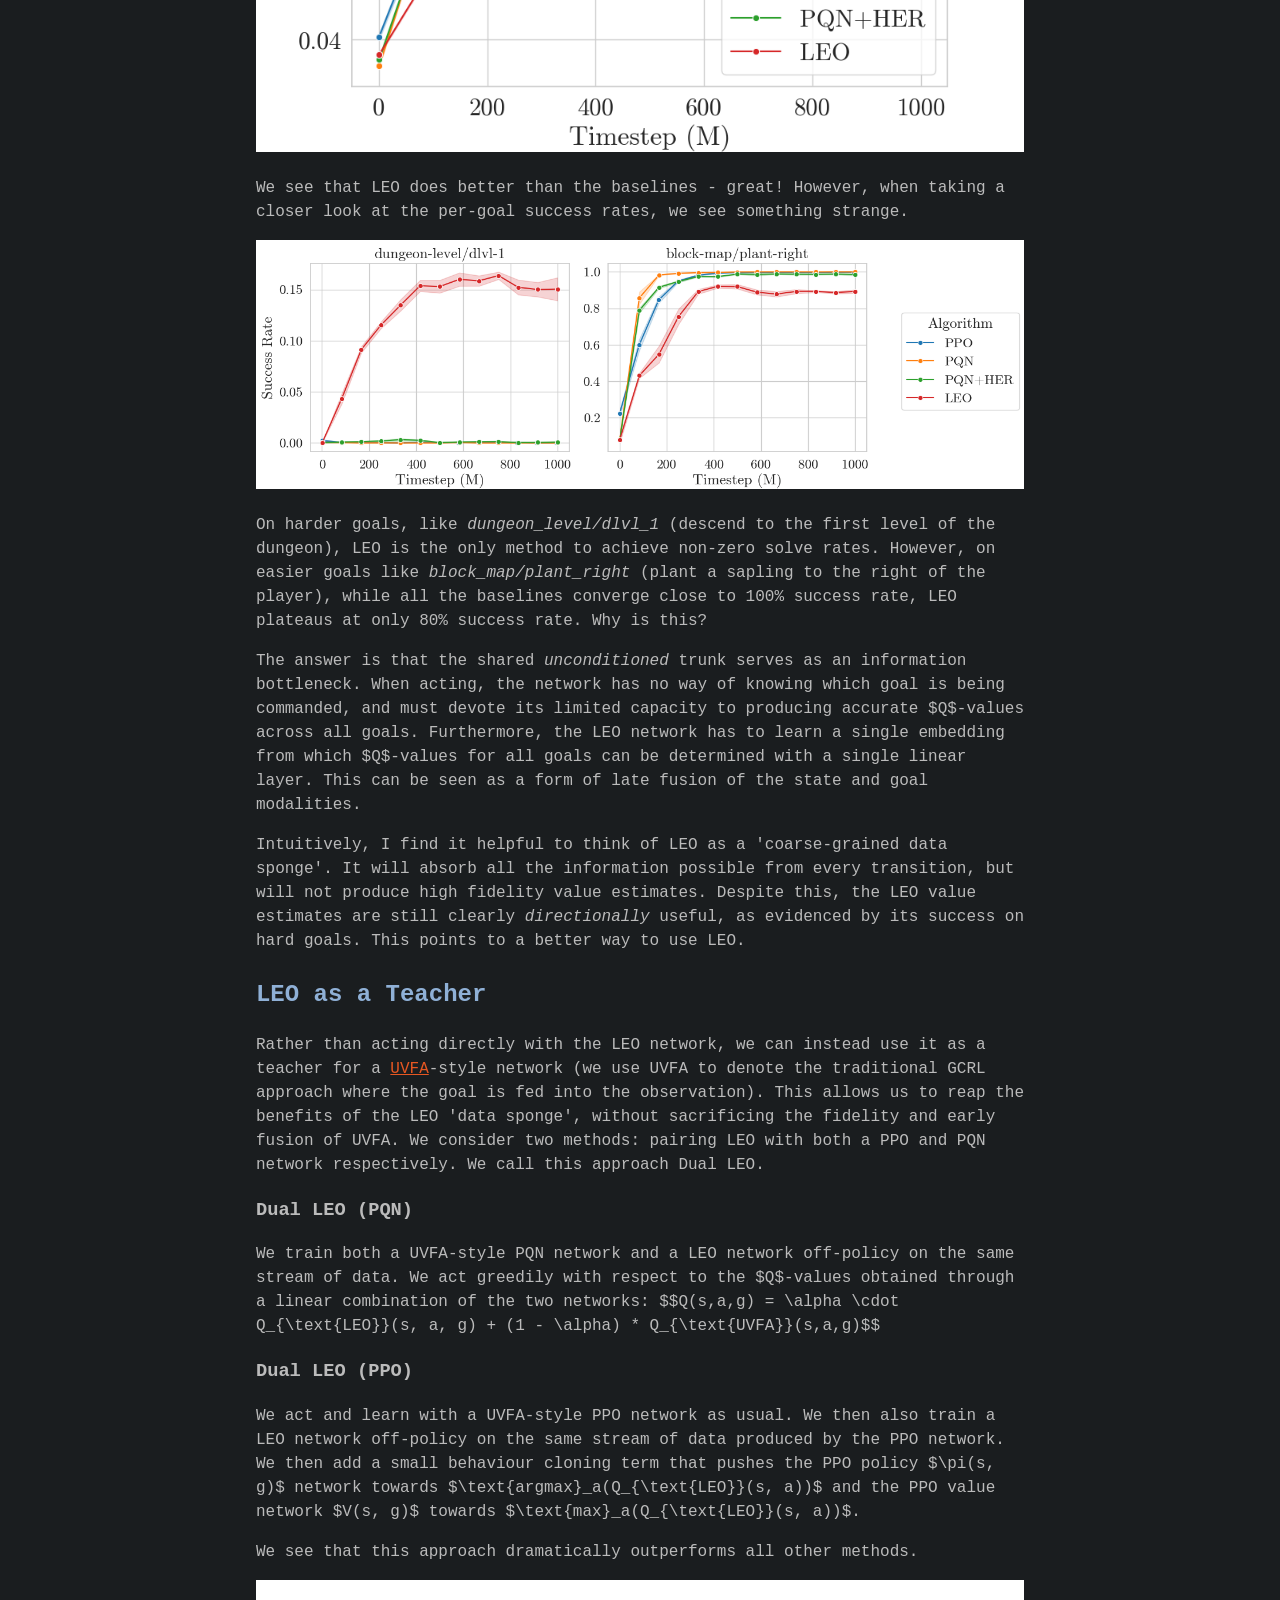
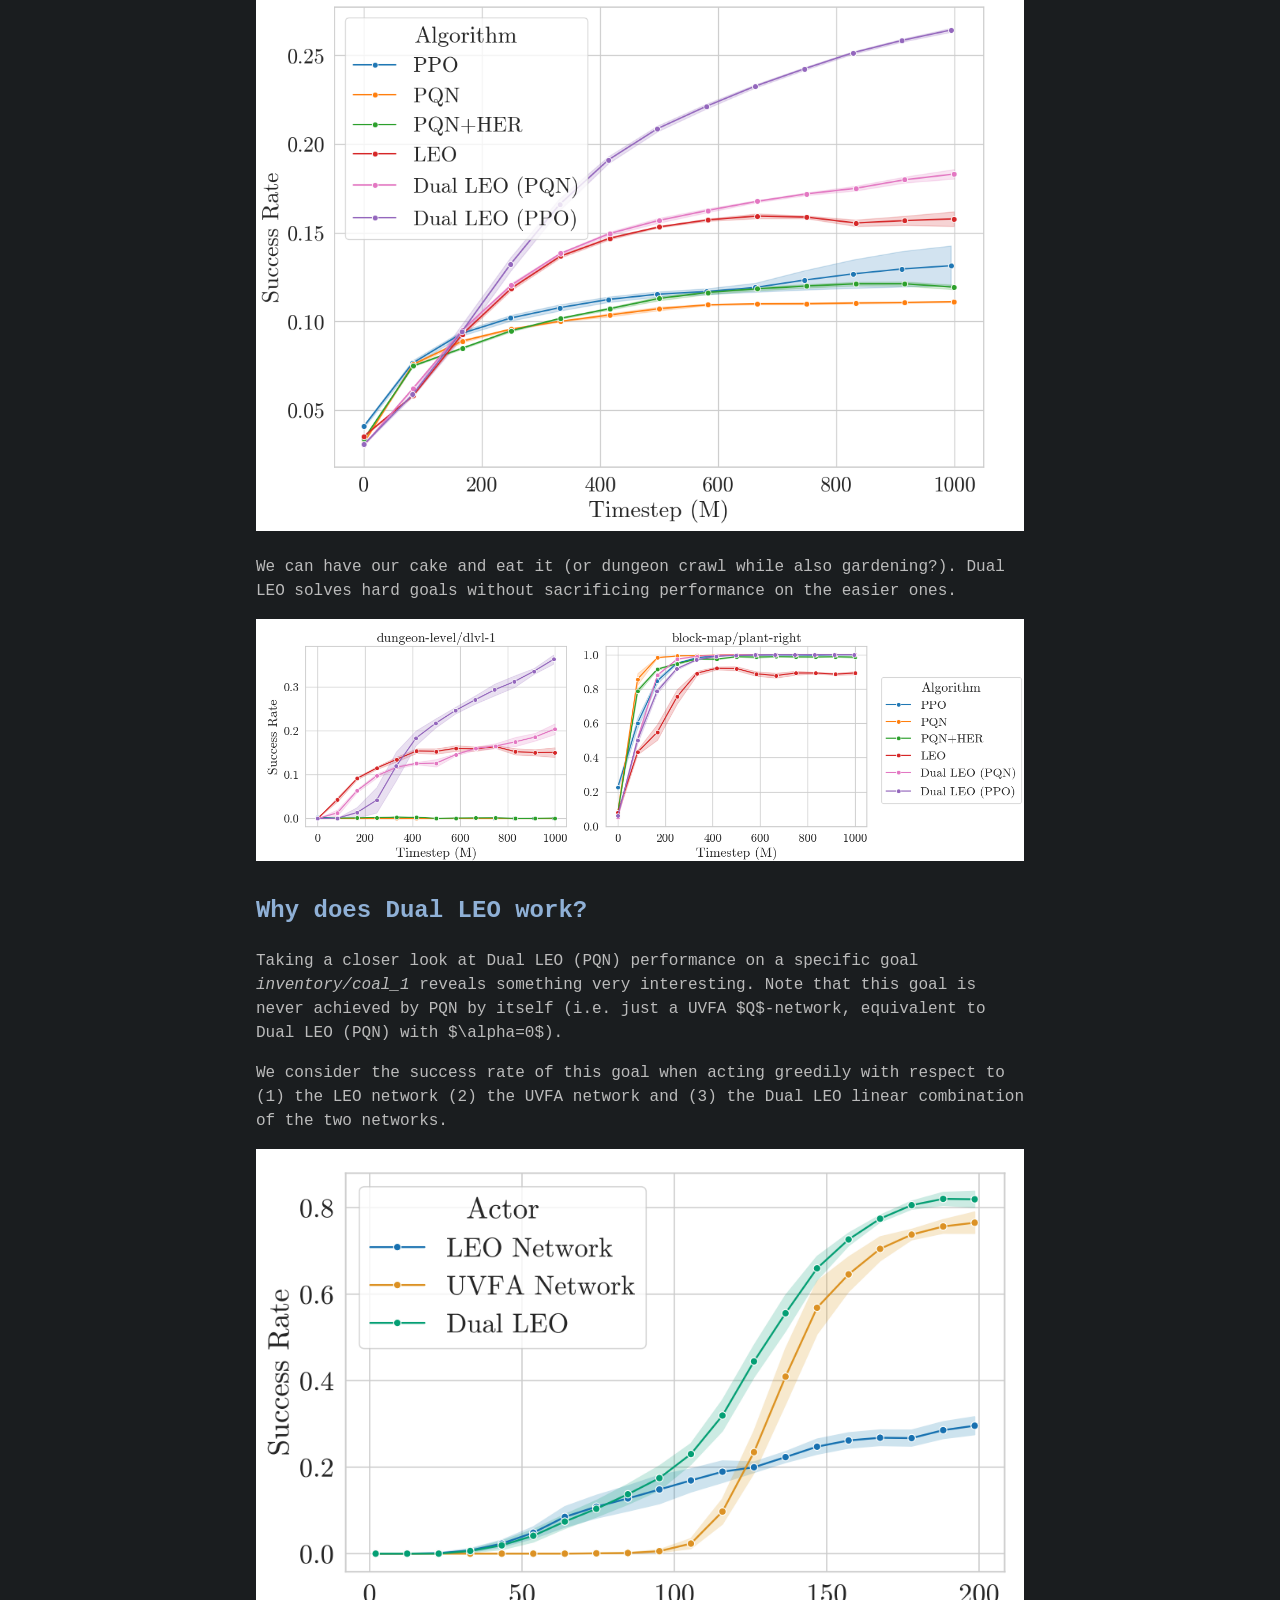
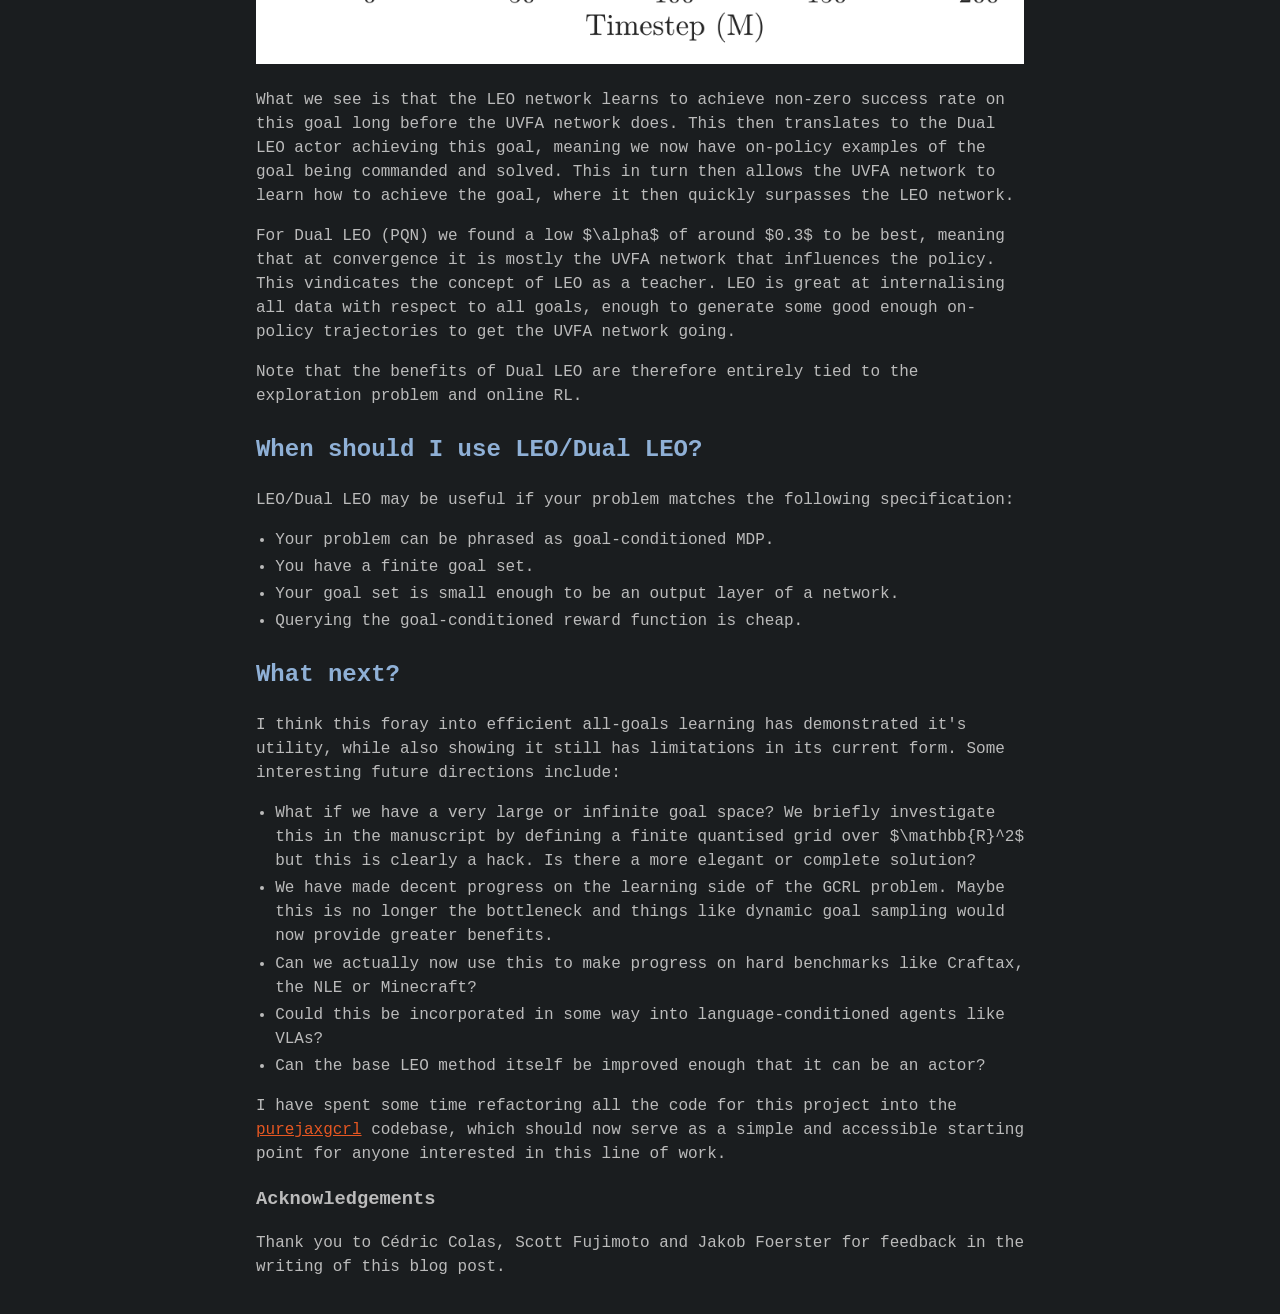
==== commit 61ae4d47: "LEO blog work" ====
--- a/blog/leo/index.html
+++ b/blog/leo/index.html
@@ -23,8 +23,14 @@
 <p><em>2026-05-14</em></p>
 
 <p>
-  This blog post is meant to serve as an accessible writeup for the LEO manuscript.
+  This blog post is meant to serve as an accessible writeup for the <a href="https://arxiv.org/abs/2605.23551">LEO manuscript</a>.
   Code for all methods discussed on this page is in the <a href="https://github.com/MichaelTMatthews/purejaxgcrl">purejaxgcrl</a> repository, which supports goal-conditioned Craftax and Gridworld environments.
+</p>
+
+<h2>Short Summary</h2>
+<p>
+  We investigate sidestepping hindsight relabelling in goal-conditioned RL by learning with respect to all goals at once.
+  We show significantly better performance on goal-conditioned <a href="https://craftaxenv.github.io/">Craftax</a> than existing baselines.
 </p>
 
 <h2>Primer: GCRL</h2>
@@ -143,28 +149,31 @@
   Horde network with a learned shared embedding and a parallelised update.
 </p>
 
-<p>
-  Skipping ahead a bit, we do see that LEO is significantly faster than all-goals relabelling, as expected.
-</p>
-<p style="text-align: center;">
-  <img src="sps.png" alt="Maze" style="width: 50%; height: auto;">
-</p>
-
 <h2>Goal-Conditioned Craftax</h2>
 
 <p>
   We now consider applying GCRL to the challenging <a href="https://github.com/MichaelTMatthews/Craftax">Craftax</a> environment.
+  Craftax is an unsolved benchmark written entirely in JAX where the player must mine, craft and fight enemies to win the game.
   We define a large, heterogeneous set of 512 goals in the environment that span from collecting specific amounts of every type of resource,
   standing next to every type of block and enemy and reaching various levels of the dungeon. For a full listing of goals see the appendices of the manuscript.
 </p>
 
-<p style="text-align: center;">
-  <img src="craftaxgc.png" alt="Maze" style="width: 50%; height: auto;">
-</p>
-
-<p>
-  The agent in the above image is simultaneously completing the goals <i>tools/wood_sword</i>, <i>tools/stone_pickaxe</i>,
-  <i>inventory/wood_5</i>, <i>inventory/stone_4</i>, <i>block_map/furnace_right</i>, as well as others.
+<table align="center">
+  <tr>
+    <td align="center"><img src="craftax_40_stone.gif" width="240"/></td>
+    <td align="center"><img src="craftax_water.gif" width="240"/></td>
+    <td align="center"><img src="craftax_dlvl1.gif" width="240"/></td>
+  </tr>
+  <tr>
+    <td align="center"><b>Goal #114</b> <br> <i>inventory/stone_40-44</i><br/><b>Collect 40-44 stone</b></td>
+    <td align="center"><b>Goal #208</b> <br> <i>block_map/water_up</i><br/><b>Stand below water</b></td>
+    <td align="center"><b>Goal #492</b> <br> <i>dungeon_level/dlvl_1</i><br/><b>Reach dungeon level 1</b></td>
+  </tr>
+</table>
+
+<p>
+  The above agent has been trained over the entire goal set and is shown being commanded various goals.
+  The agent was trained using Dual LEO (PPO), which we will introduce later.
 </p>
 
 <p>
@@ -236,15 +245,29 @@
 
 <p>
   Rather than acting directly with the LEO network, we can instead use it as a teacher for a <a href="https://proceedings.mlr.press/v37/schaul15.pdf">UVFA</a>-style network (we use
-  UVFA to denote the traditional GCRL approach where the goal is fed into the observation). We tried pairing LEO with both a PQN
-  and PPO network, and found the PPO approach to be superior.
-</p>
-
-<p>
-  Specifically, we act and learn with a UVFA-style PPO network as usual. We then also train a LEO network off-policy on the
+  UVFA to denote the traditional GCRL approach where the goal is fed into the observation). This allows us to reap the benefits of the LEO 'data sponge', without sacrificing the fidelity and early fusion of UVFA.
+  We consider two methods: pairing LEO with both a PPO and PQN network respectively.
+  We call this approach Dual LEO.
+</p>
+
+<h3>
+  Dual LEO (PQN)
+</h3>
+
+<p>
+  We train both a UVFA-style PQN network and a LEO network off-policy on the same stream of data. We act greedily with respect to the $Q$-values
+  obtained through a linear combination of the two networks:
+  $$Q(s,a,g) = \alpha \cdot Q_{\text{LEO}}(s, a, g) + (1 - \alpha) * Q_{\text{UVFA}}(s,a,g)$$
+</p>
+
+<h3>
+  Dual LEO (PPO)
+</h3>
+
+<p>
+  We act and learn with a UVFA-style PPO network as usual. We then also train a LEO network off-policy on the
   same stream of data produced by the PPO network. We then add a small behaviour cloning term that pushes the PPO policy $\pi(s, g)$
   network towards $\text{argmax}_a(Q_{\text{LEO}}(s, a))$ and the PPO value network $V(s, g)$ towards $\text{max}_a(Q_{\text{LEO}}(s, a))$.
-  This allows us to reap the benefits of the LEO 'data sponge', without sacrificing the fidelity and early fusion of UVFA.
 </p>
 
 <p>
@@ -252,22 +275,60 @@
 </p>
 
 <p style="text-align: center;">
-  <img src="ppo_leo.png" alt="Maze" style="width: 100%; height: auto;">
-</p>
-
-<p>
-  We can have our cake and eat it (or dungeon crawl while also gardening?). PPO+LEO solves hard goals without sacrificing performance
+  <img src="dual_leo.png" alt="Maze" style="width: 100%; height: auto;">
+</p>
+
+<p>
+  We can have our cake and eat it (or dungeon crawl while also gardening?). Dual LEO solves hard goals without sacrificing performance
   on the easier ones.
 </p>
 
 <p style="text-align: center;">
-  <img src="ppo_leo_per_goal.png" alt="Maze" style="width: 100%; height: auto;">
-</p>
-
-<p>
-  This gives us a fairly straightforward recipe. Use the most powerful algorithm at our disposal (for on-policy RL this tends to be PPO)
-  as the core actor. Then use LEO as an 'observer', with a small BC term to kickstart the learning process for the actor on harder goals.
-</p>
+  <img src="dual_leo_per_goal.png" alt="Maze" style="width: 100%; height: auto;">
+</p>
+
+<h2>
+  Why does Dual LEO work?
+</h2>
+
+<p>
+  Taking a closer look at Dual LEO (PQN) performance on a specific goal <i>inventory/coal_1</i> reveals something very interesting.
+  Note that this goal is never achieved by PQN by itself (i.e. just a UVFA $Q$-network, equivalent to Dual LEO (PQN) with $\alpha=0$).
+</p>
+
+<p>
+    We consider the success rate of this goal when acting greedily with respect to (1) the LEO network (2) the UVFA network and (3) the Dual LEO linear combination of the two networks.
+</p>
+
+<p style="text-align: center;">
+  <img src="dual_leo_components.png" alt="Maze" style="width: 100%; height: auto;">
+</p>
+
+<p>
+  What we see is that the LEO network learns to achieve non-zero success rate on this goal long before the UVFA network does.
+  This then translates to the Dual LEO actor achieving this goal, meaning we now have on-policy examples of the goal being commanded and solved.
+  This in turn then allows the UVFA network to learn how to achieve the goal, where it then quickly surpasses the LEO network.
+</p>
+
+<p>
+  For Dual LEO (PQN) we found a low $\alpha$ of around $0.3$ to be best, meaning that at convergence it is mostly the UVFA network
+  that influences the policy. This vindicates the concept of LEO as a teacher. LEO is great at internalising all data with respect to all goals,
+  enough to generate some good enough on-policy trajectories to get the UVFA network going.
+</p>
+
+<p>
+  Note that the benefits of Dual LEO are therefore entirely tied to the exploration problem and online RL.
+</p>
+
+<h2>When should I use LEO/Dual LEO?</h2>
+
+LEO/Dual LEO may be useful if your problem matches the following specification:
+<ul>
+  <li>Your problem can be phrased as goal-conditioned MDP.</li>
+  <li>You have a finite goal set.</li>
+  <li>Your goal set is small enough to be an output layer of a network.</li>
+  <li>Querying the goal-conditioned reward function is cheap.</li>
+</ul>
 
 <h2>What next?</h2>
 
@@ -283,19 +344,17 @@
   sampling would now provide greater benefits.</li>
   <li>Can we actually now use this to make progress on hard benchmarks like Craftax, the NLE or Minecraft?</li>
   <li>Could this be incorporated in some way into language-conditioned agents like VLAs?</li>
-  <li>Can the base LEO method be improved, without having to resort to only using it as a BC term?</li>
+  <li>Can the base LEO method itself be improved enough that it can be an actor?</li>
 </ul>
-
-<p>
-  Myself and others in <a href="https://foersterlab.com/">FLAIR</a> are interested in these problems. If you are too then feel free to reach out!
-</p>
 
 <p>
   I have spent some time refactoring all the code for this project into the <a href="https://github.com/MichaelTMatthews/purejaxgcrl">purejaxgcrl</a> codebase,
   which should now serve as a simple and accessible starting point for anyone interested in this line of work.
 </p>
 
-<h3>Acknowlegements</h3>
+<h3>Acknowledgements</h3>
+
+Thank you to Cédric Colas, Scott Fujimoto and Jakob Foerster for feedback in the writing of this blog post.
 
 </body>
 </html>
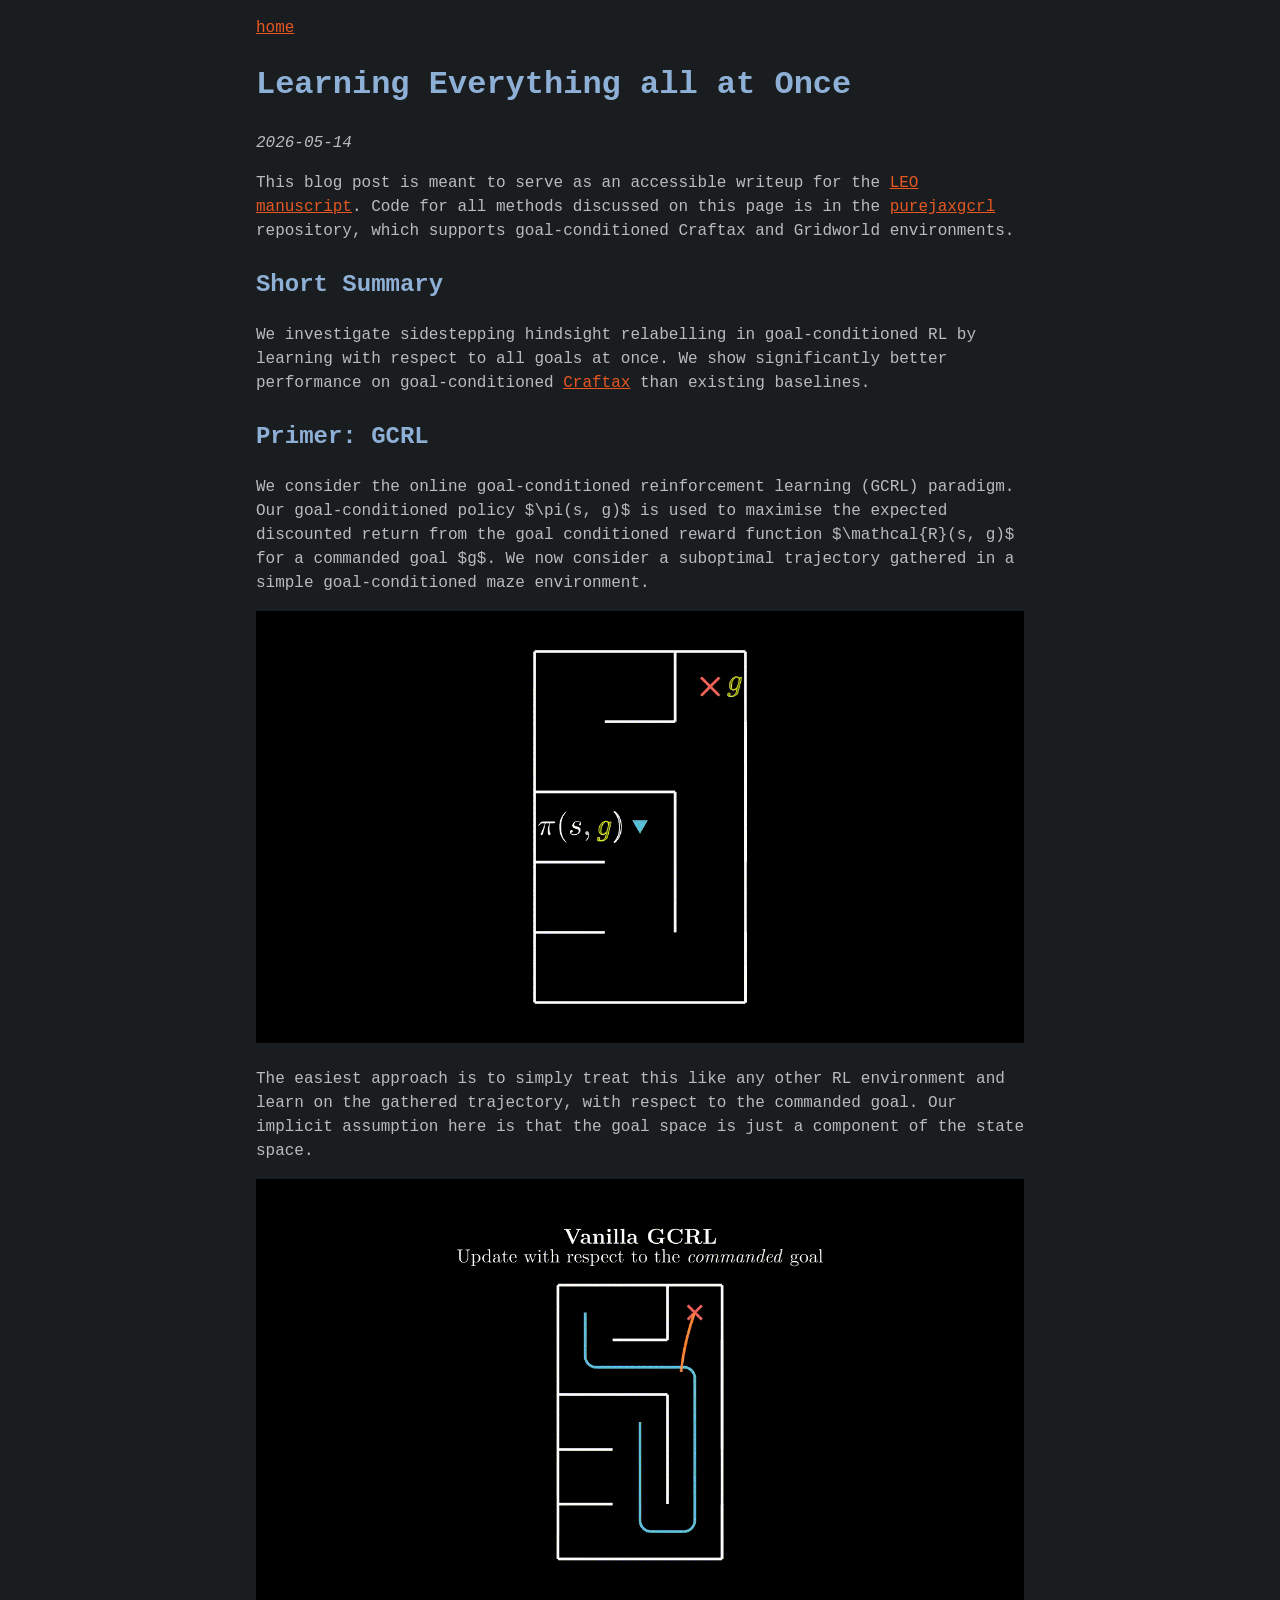
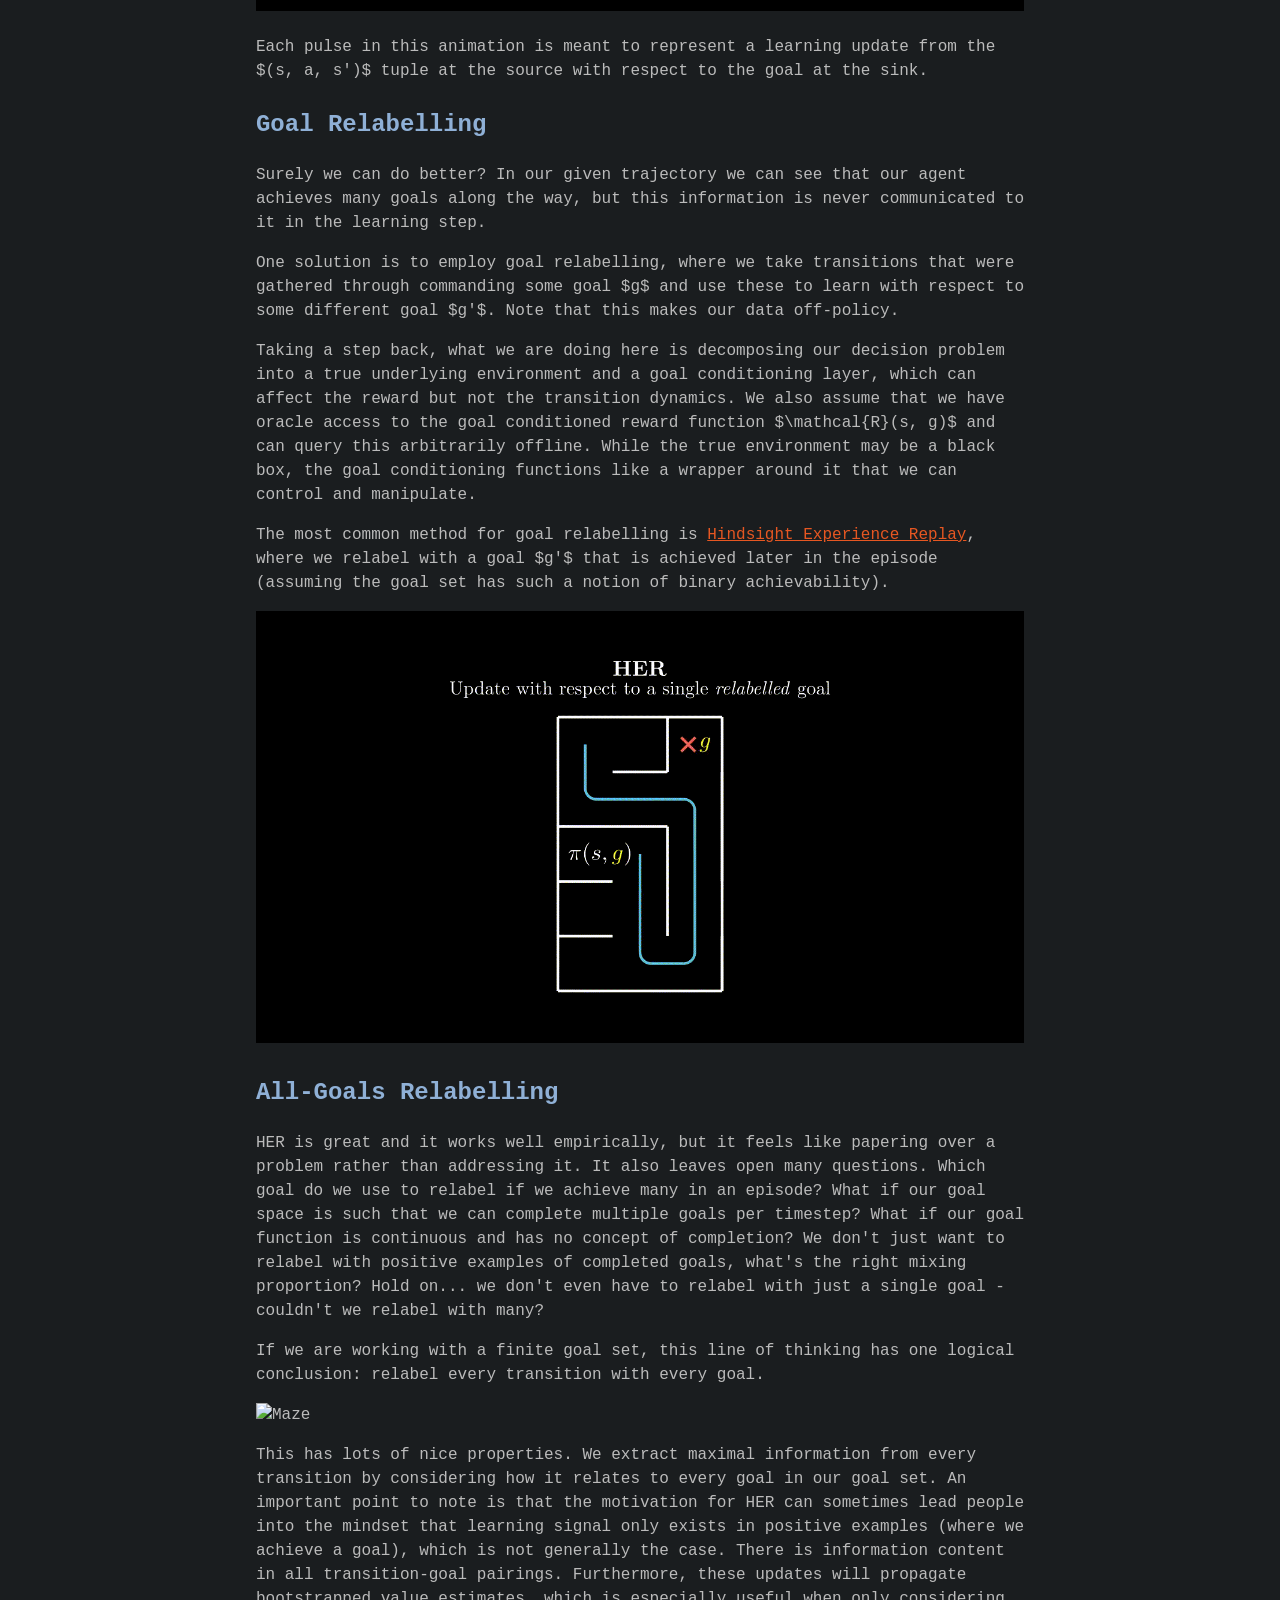
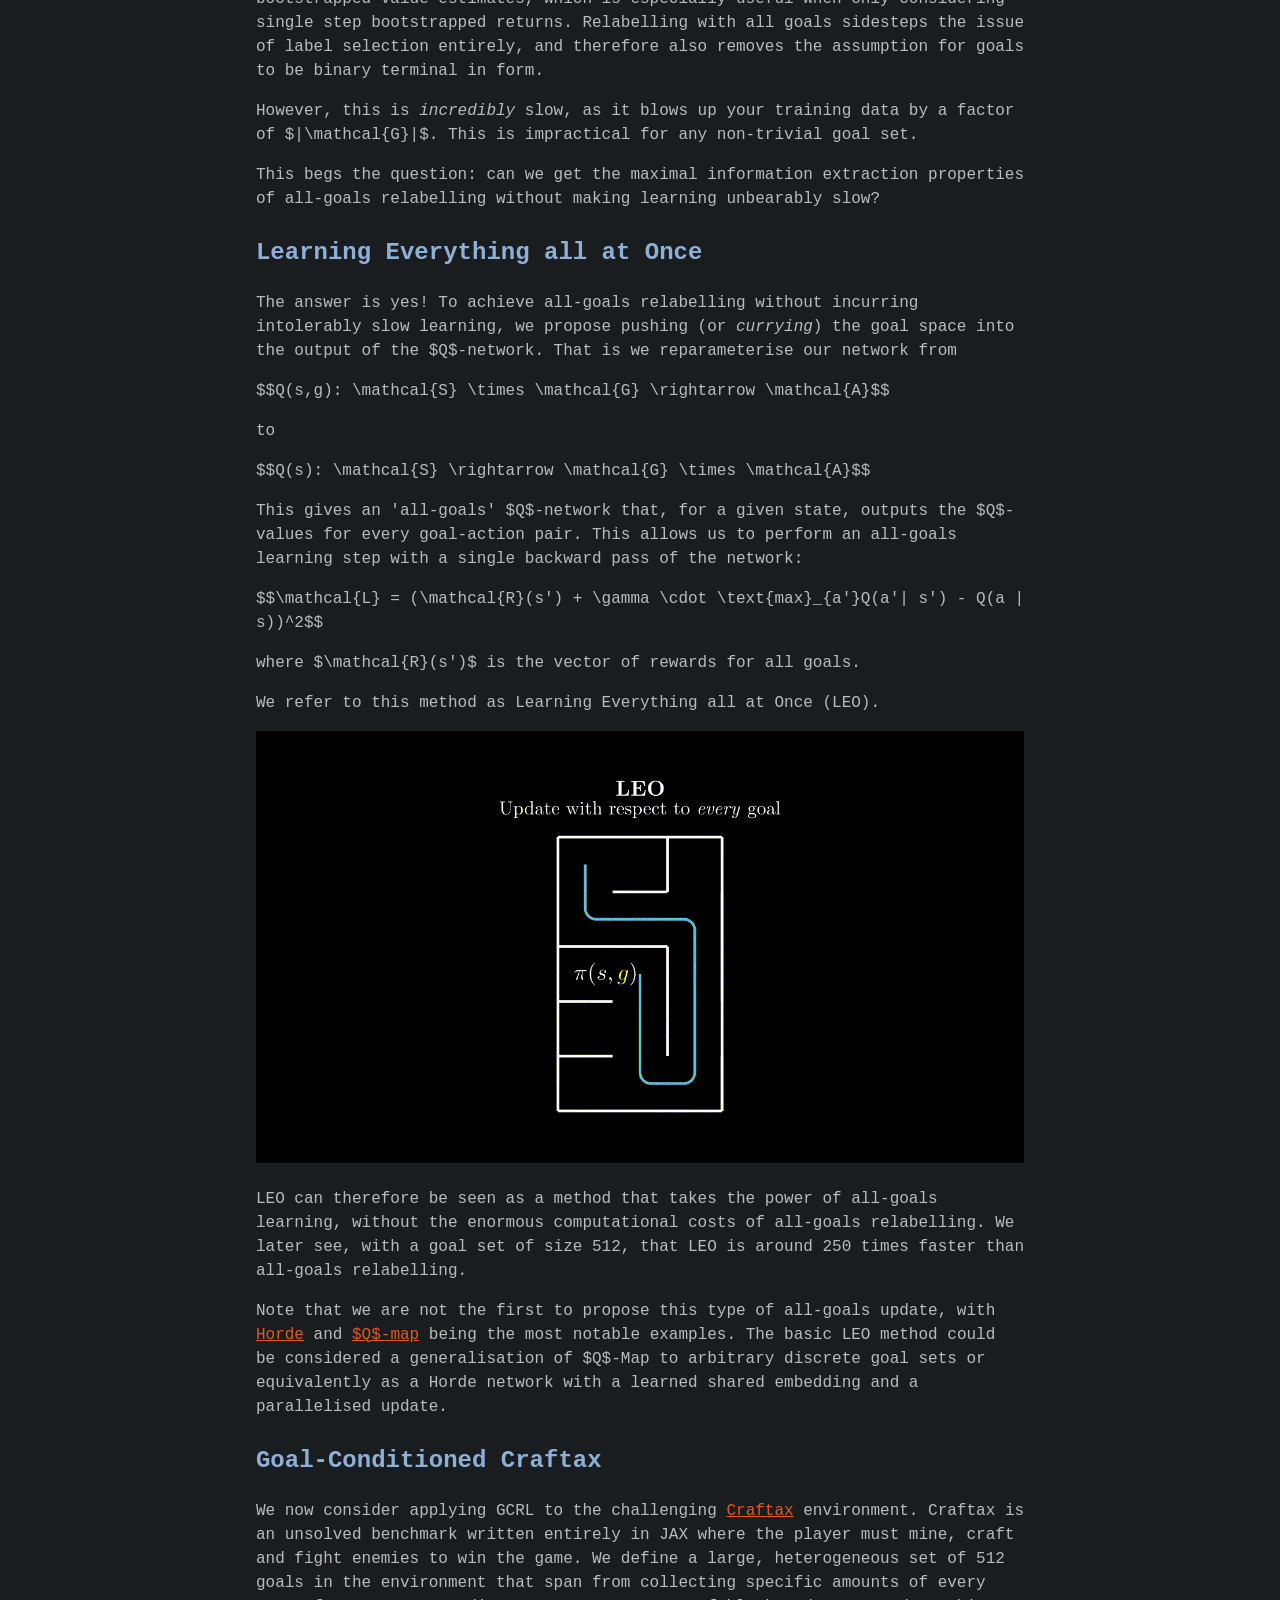
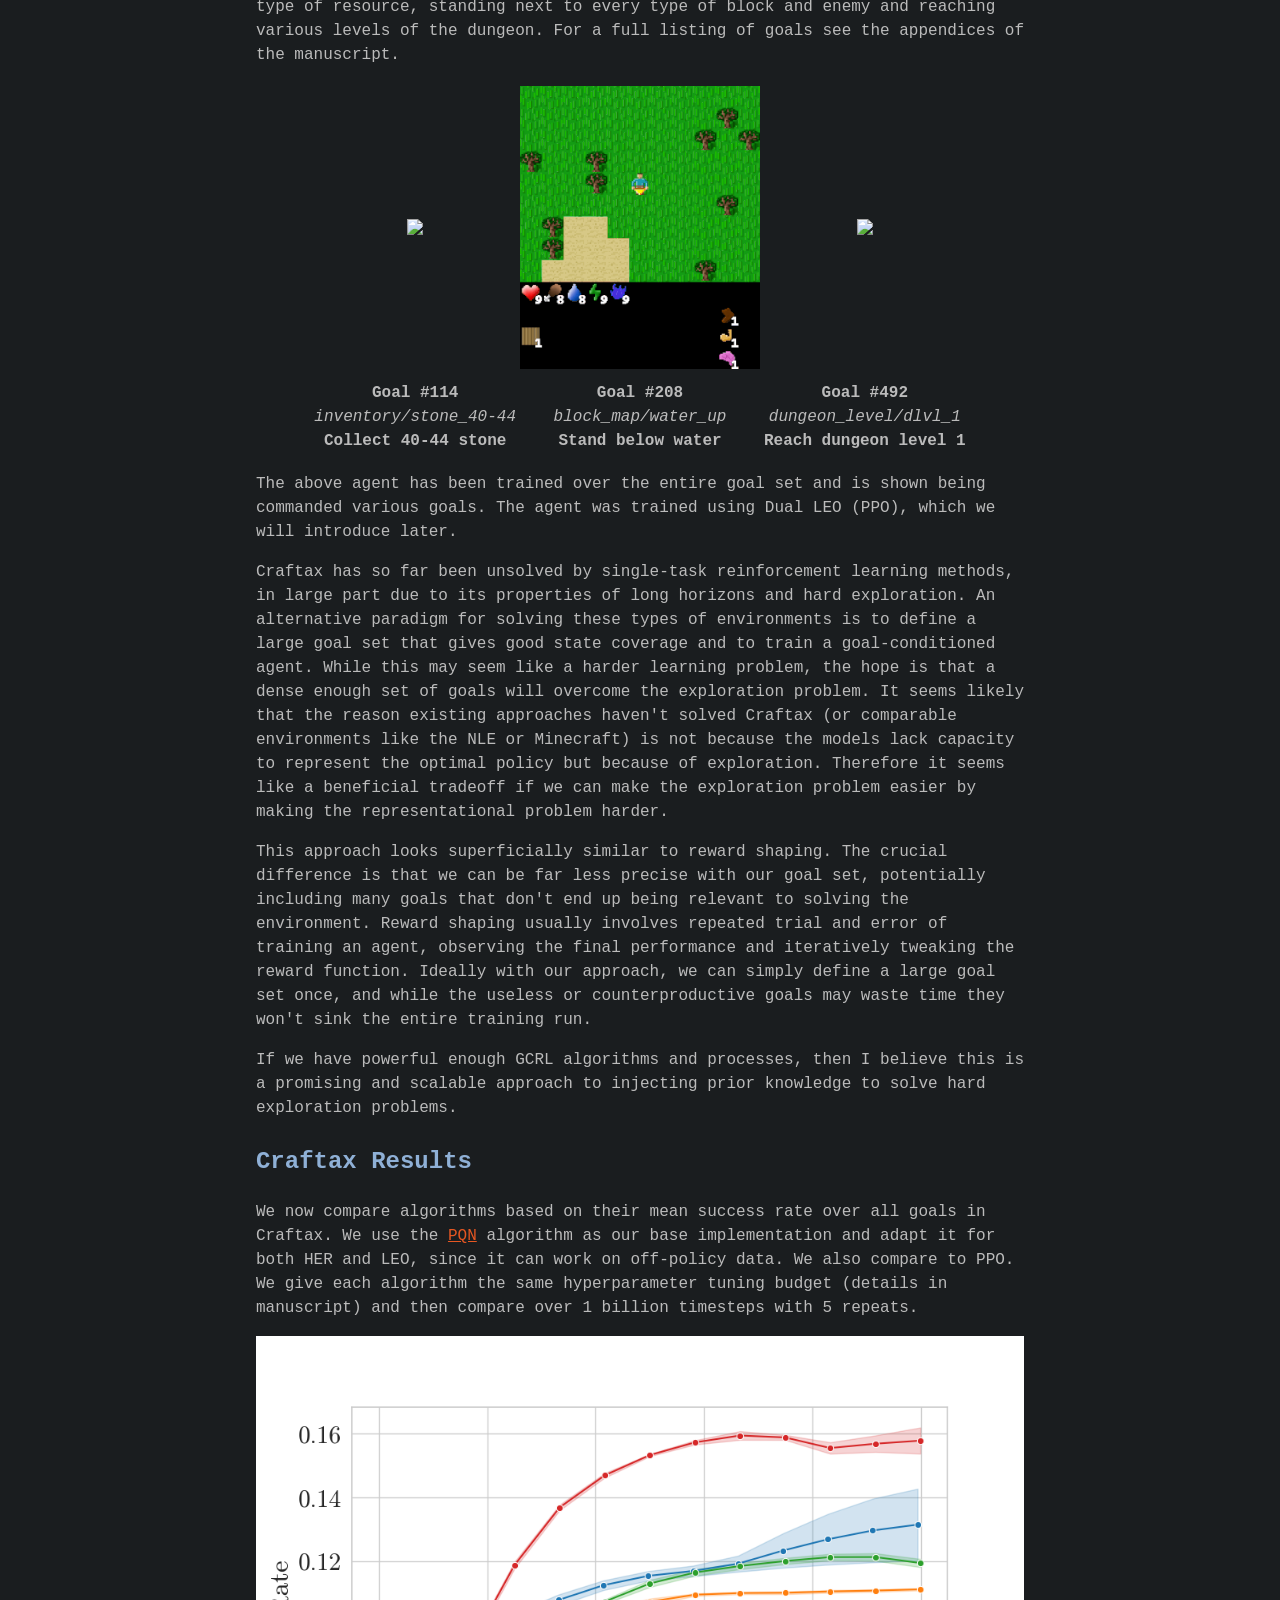
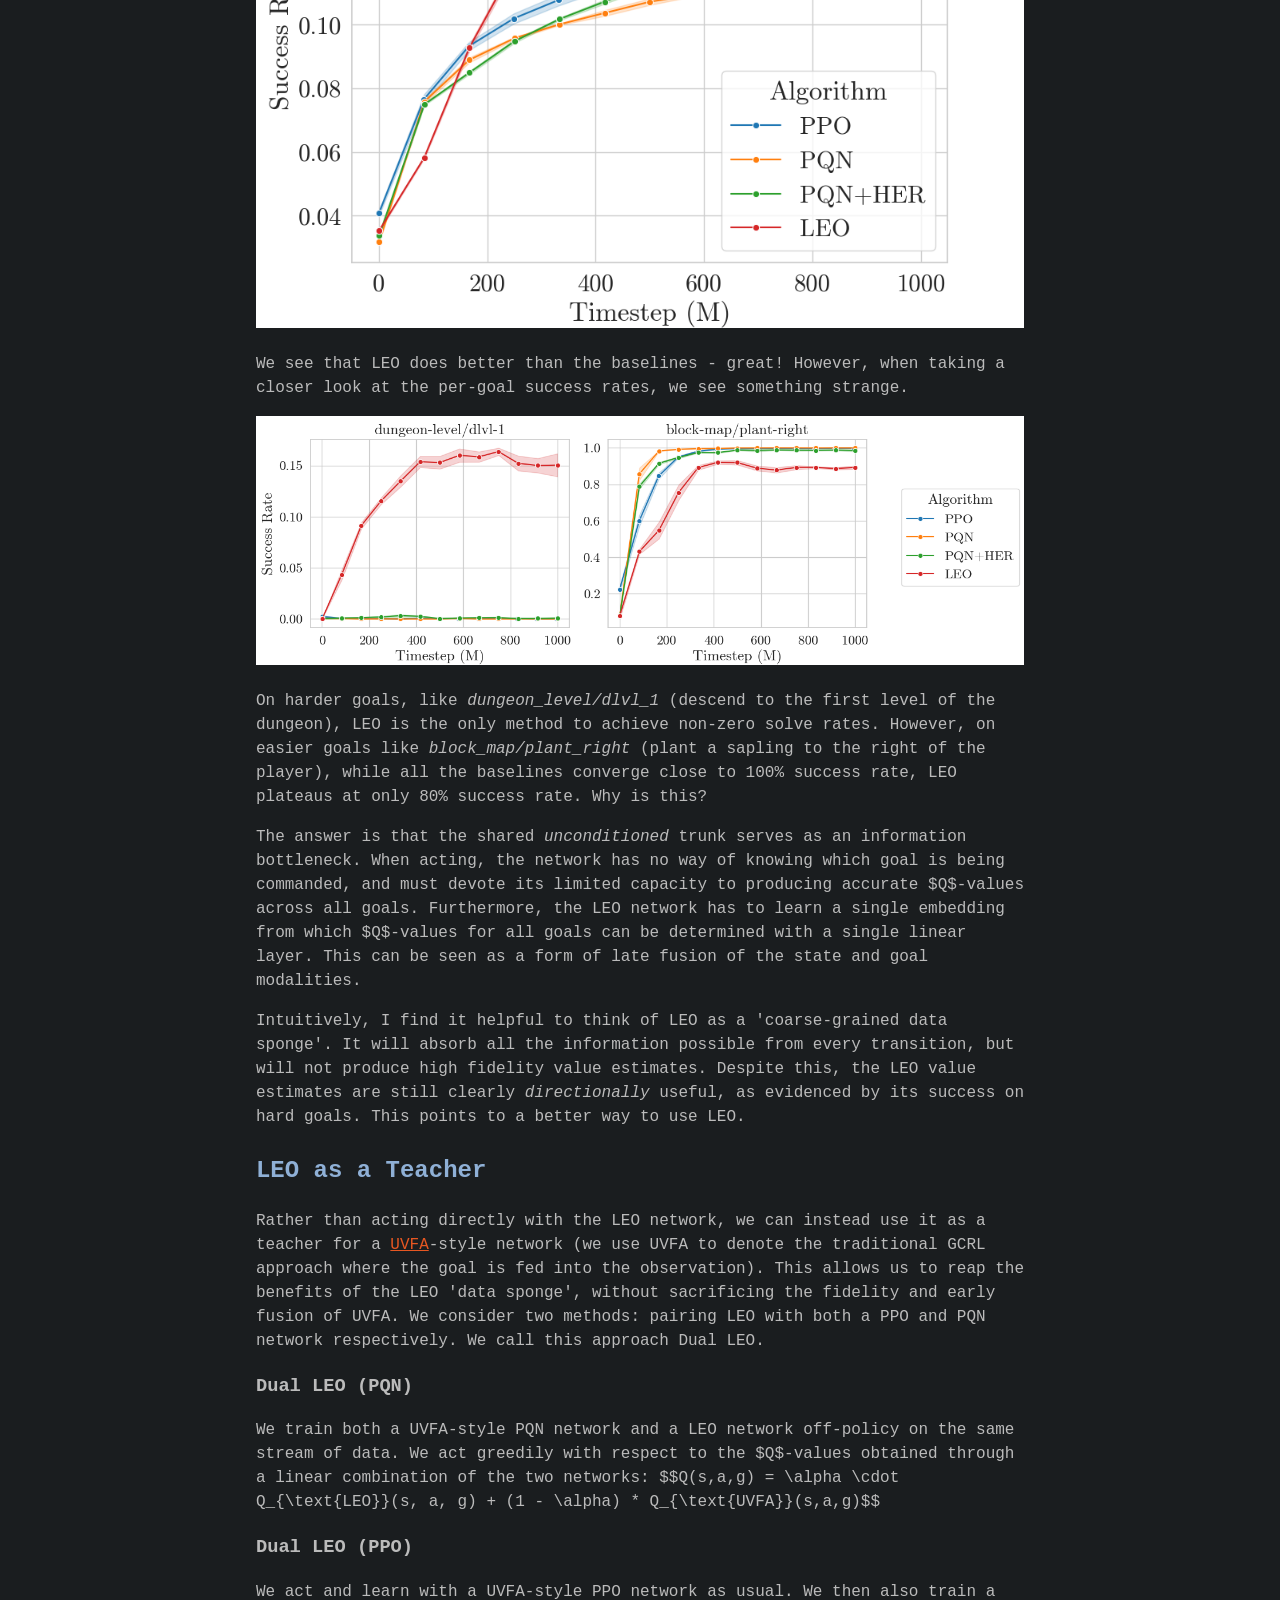
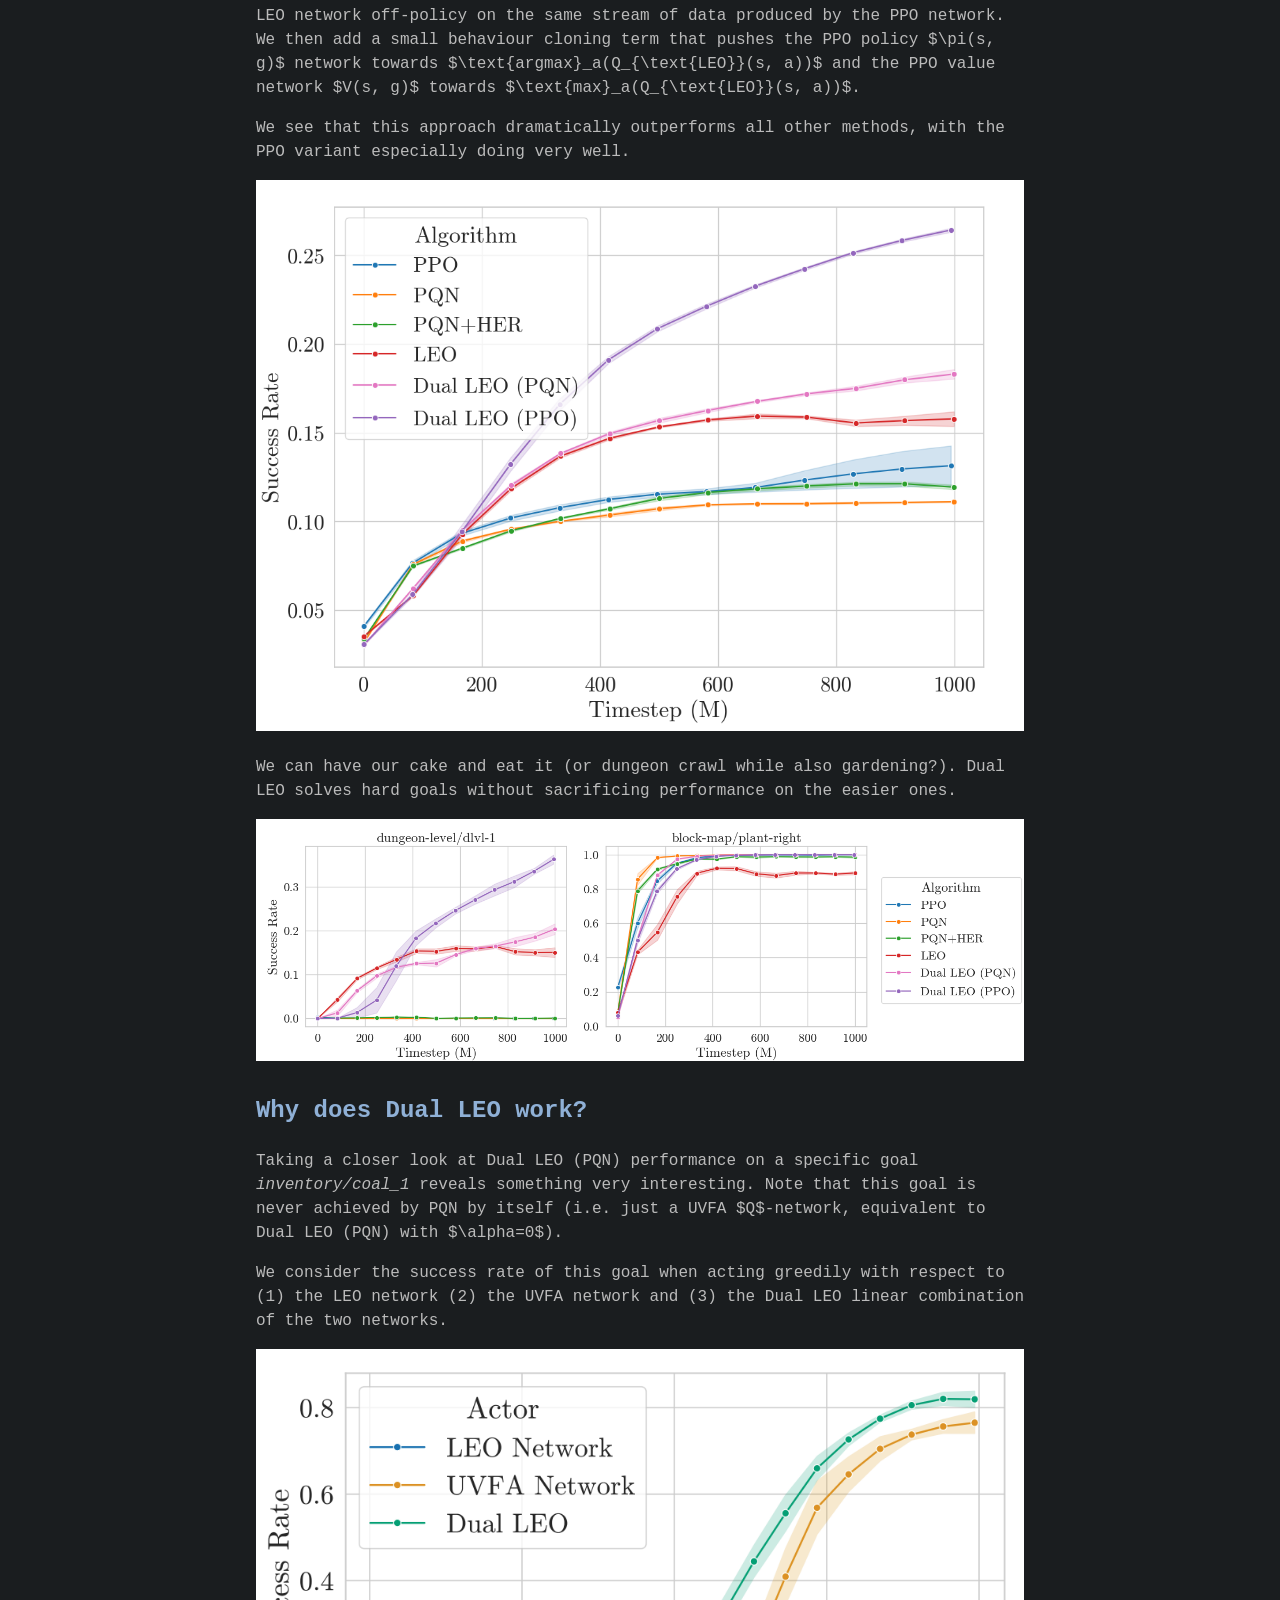
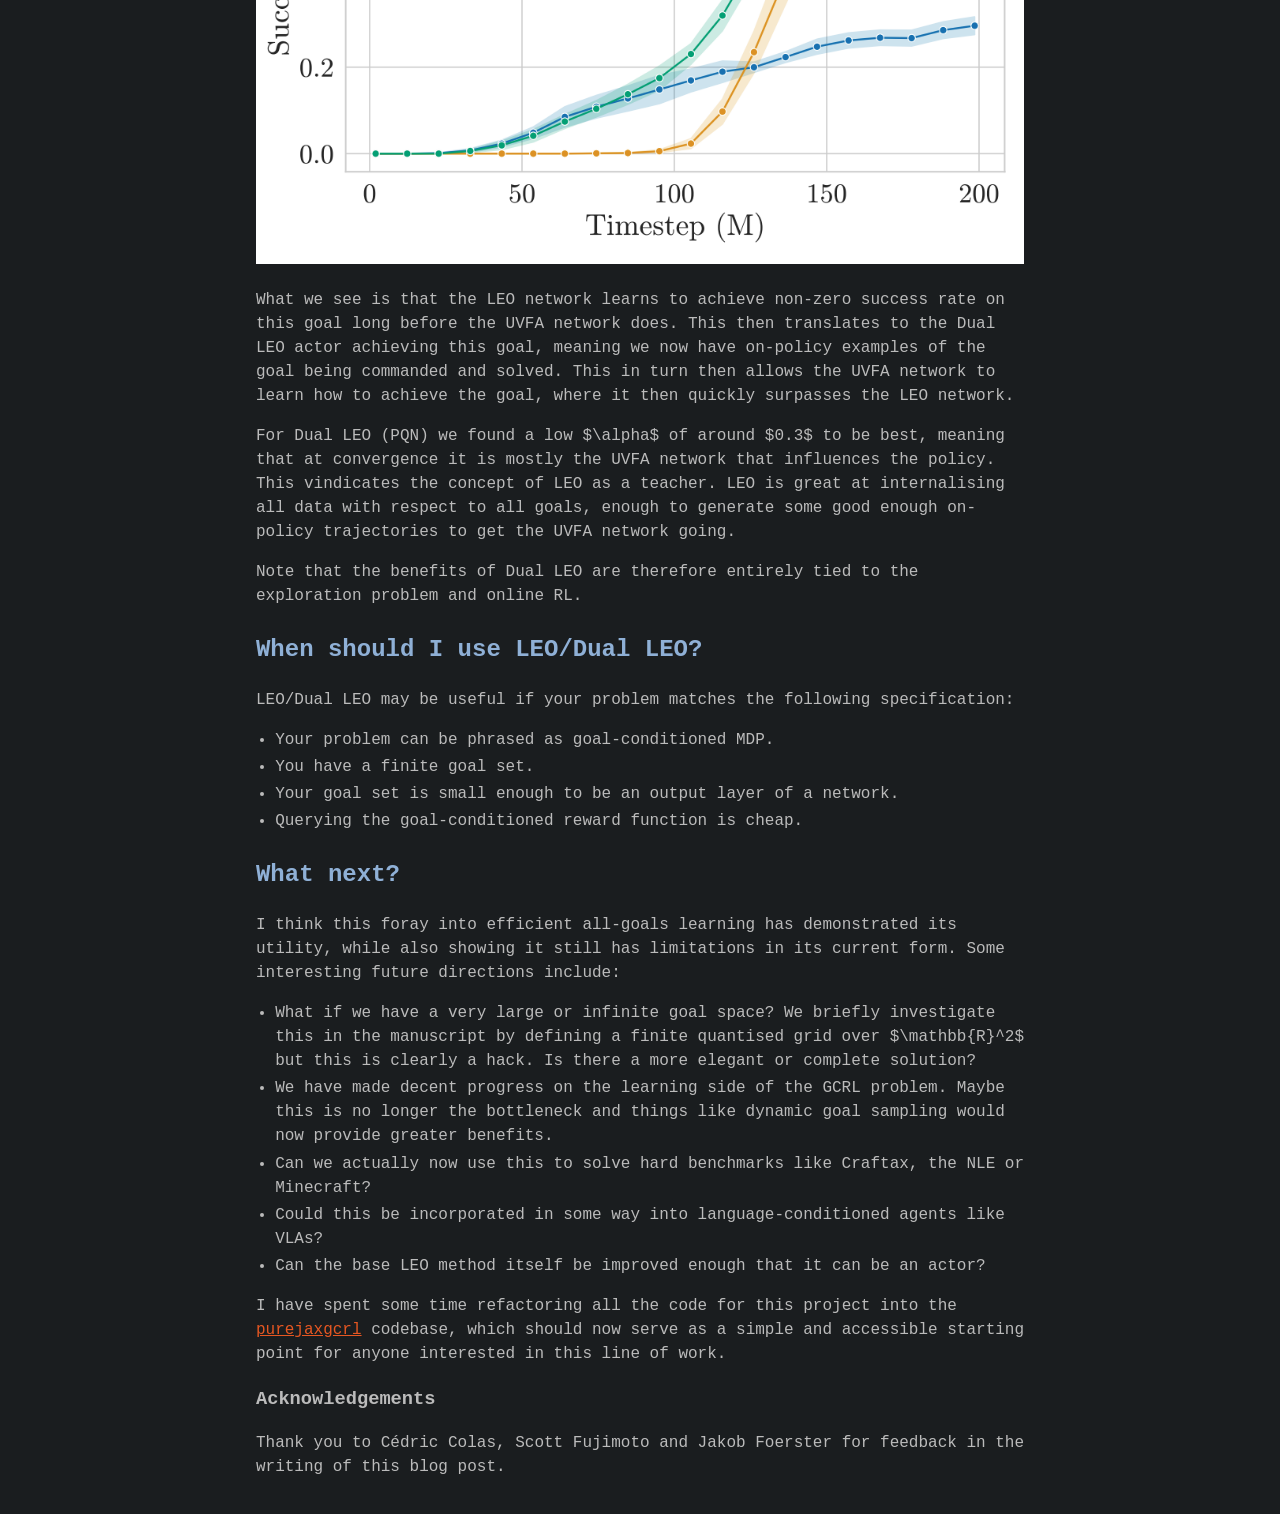
==== commit 0e8ce679: "more LEO blog polish" ====
--- a/blog/leo/index.html
+++ b/blog/leo/index.html
@@ -132,19 +132,27 @@
 
 <p>
   This gives an 'all-goals' $Q$-network that, for a given state, outputs the $Q$-values for every goal-action pair. This allows
-  us to perform an all-goals learning step with a single backward pass of the network.
+  us to perform an all-goals learning step with a single backward pass of the network:
 </p>
 
 $$\mathcal{L} = (\mathcal{R}(s') + \gamma \cdot \text{max}_{a'}Q(a'| s') - Q(a | s))^2$$
 <p>
+  where $\mathcal{R}(s')$ is the vector of rewards for all goals.
+</p>
+<p>
     We refer to this method as Learning Everything all at Once (LEO).
 </p>
 
 <p><img src="part2c.gif" alt="Maze" style="width: 100%; height: auto;"></p>
 
 <p>
-  Note that we are not the first to propose this type of all-goals update, with Horde (<a href="https://www.cs.swarthmore.edu/~meeden/DevelopmentalRobotics/horde1.pdf">Sutton et al. 2011</a>) and
-  $Q$-map (<a href="https://arxiv.org/abs/1810.02927">Pardo et al. 2018</a>) being the most notable examples.
+  LEO can therefore be seen as a method that takes the power of all-goals learning, without the enormous computational costs
+  of all-goals relabelling. We later see, with a goal set of size 512, that LEO is around 250 times faster than all-goals relabelling.
+</p>
+
+<p>
+  Note that we are not the first to propose this type of all-goals update, with <a href="https://www.cs.swarthmore.edu/~meeden/DevelopmentalRobotics/horde1.pdf">Horde</a> and
+  <a href="https://arxiv.org/abs/1810.02927">$Q$-map</a> being the most notable examples.
   The basic LEO method could be considered a generalisation of $Q$-Map to arbitrary discrete goal sets or equivalently as a
   Horde network with a learned shared embedding and a parallelised update.
 </p>
@@ -180,9 +188,9 @@
   Craftax has so far been unsolved by single-task reinforcement learning methods, in large part due to its properties of long horizons
   and hard exploration. An alternative paradigm for solving these types of environments is to define a large goal set
   that gives good state coverage and to train a goal-conditioned agent. While this may seem like a harder learning problem,
-  the hope is that a dense enough set of goals will overcome the exploration problem. The reason existing approaches
+  the hope is that a dense enough set of goals will overcome the exploration problem. It seems likely that the reason existing approaches
   haven't solved Craftax (or comparable environments like the NLE or Minecraft) is not because the models lack capacity
-  to represent the optimal policy, so it seems like a beneficial tradeoff if we can make the exploration problem easier
+  to represent the optimal policy but because of exploration. Therefore it seems like a beneficial tradeoff if we can make the exploration problem easier
   by making the representational problem harder.
 </p>
 
@@ -271,7 +279,7 @@
 </p>
 
 <p>
-  We see that this approach dramatically outperforms all other methods.
+  We see that this approach dramatically outperforms all other methods, with the PPO variant especially doing very well.
 </p>
 
 <p style="text-align: center;">
@@ -333,7 +341,7 @@
 <h2>What next?</h2>
 
 <p>
-  I think this foray into efficient all-goals learning has demonstrated it's utility, while also showing it still has limitations in its current form.
+  I think this foray into efficient all-goals learning has demonstrated its utility, while also showing it still has limitations in its current form.
   Some interesting future directions include:
 </p>
 
@@ -342,7 +350,7 @@
   over $\mathbb{R}^2$ but this is clearly a hack. Is there a more elegant or complete solution?</li>
   <li>We have made decent progress on the learning side of the GCRL problem. Maybe this is no longer the bottleneck and things like dynamic goal
   sampling would now provide greater benefits.</li>
-  <li>Can we actually now use this to make progress on hard benchmarks like Craftax, the NLE or Minecraft?</li>
+  <li>Can we actually now use this to solve hard benchmarks like Craftax, the NLE or Minecraft?</li>
   <li>Could this be incorporated in some way into language-conditioned agents like VLAs?</li>
   <li>Can the base LEO method itself be improved enough that it can be an actor?</li>
 </ul>
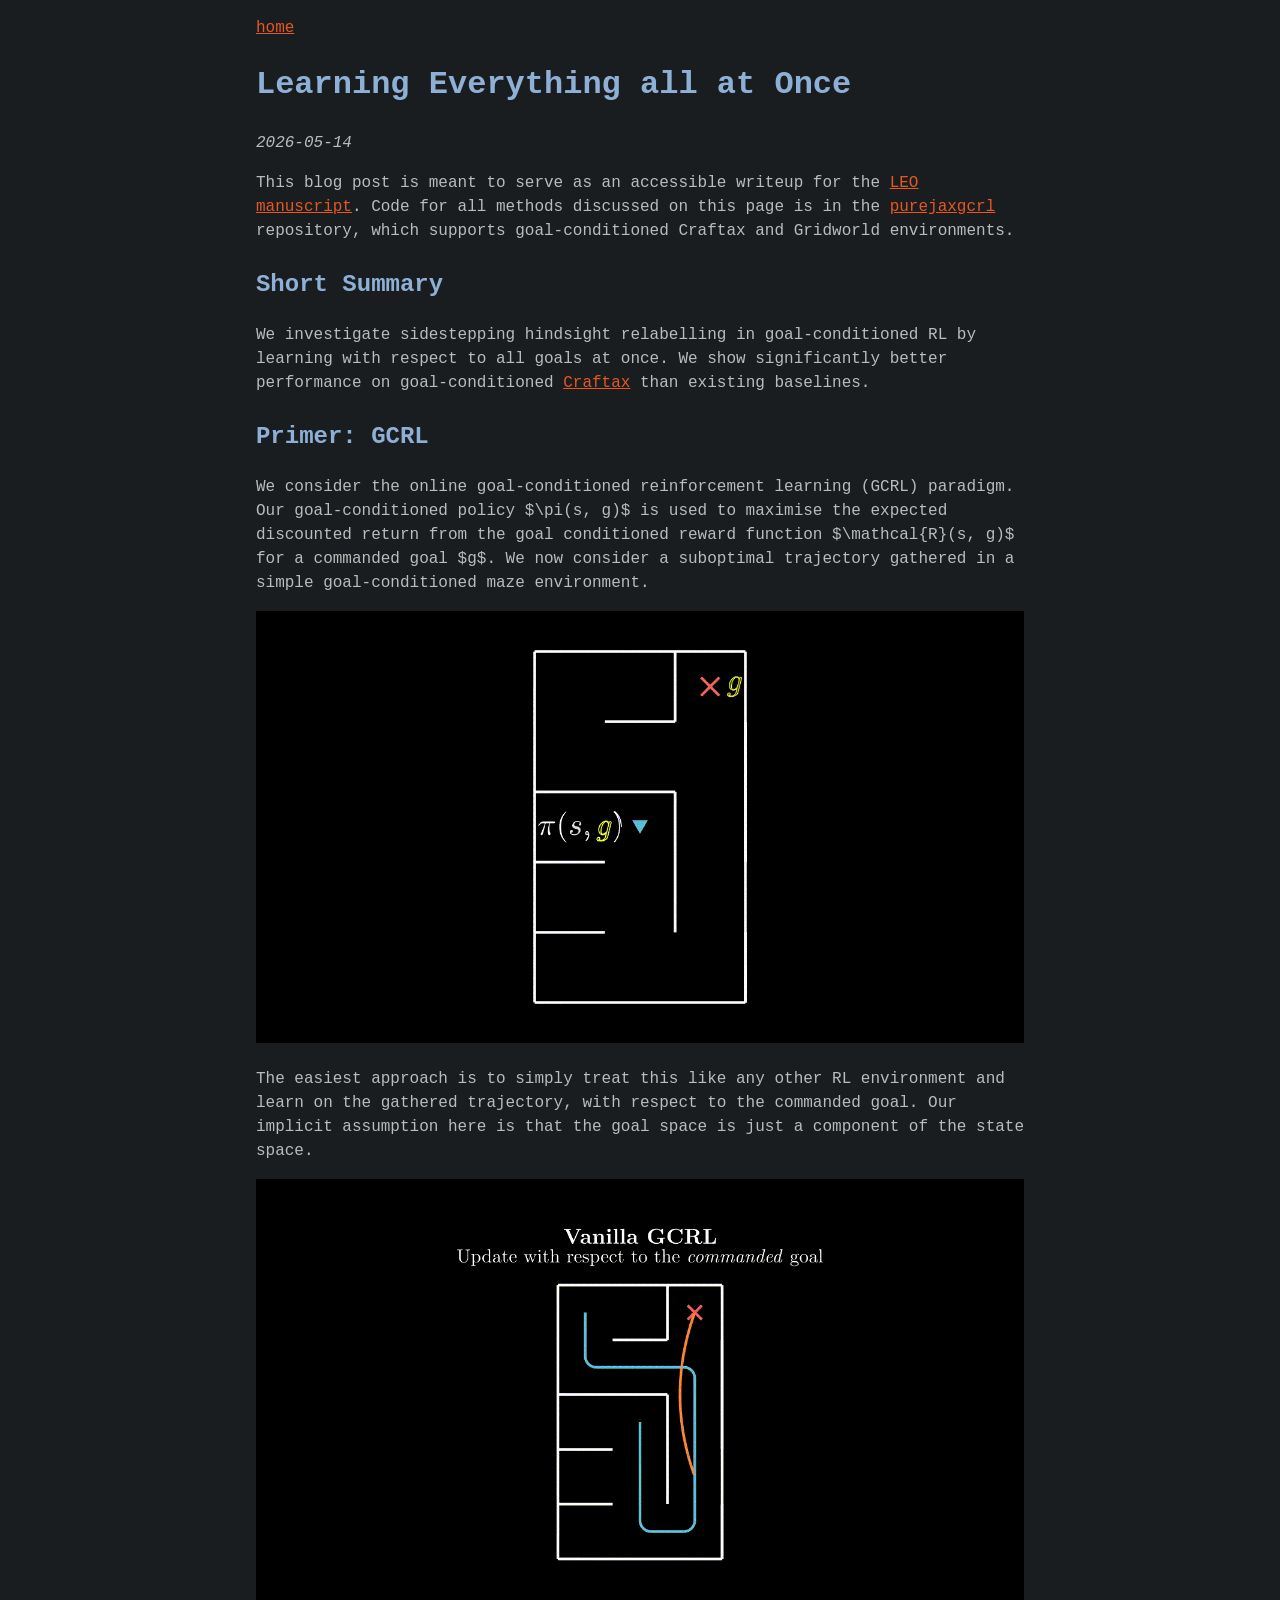
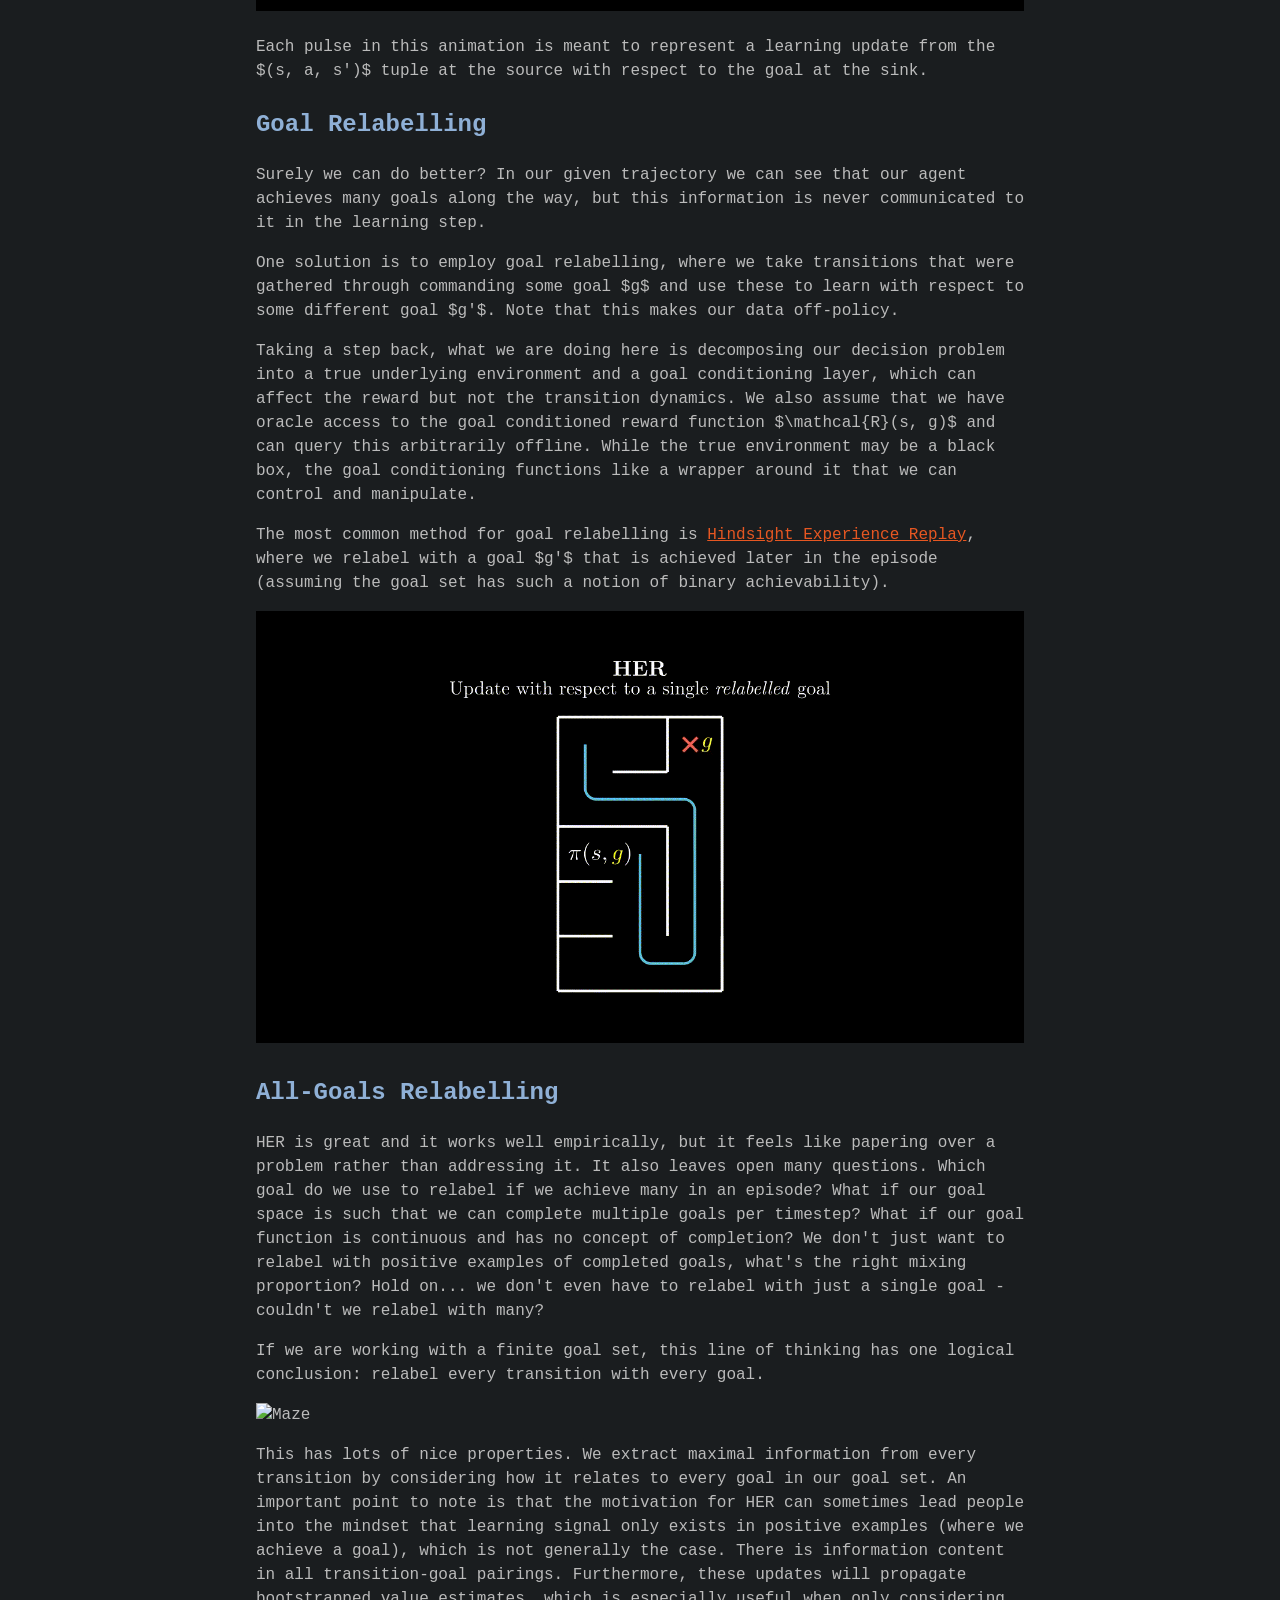
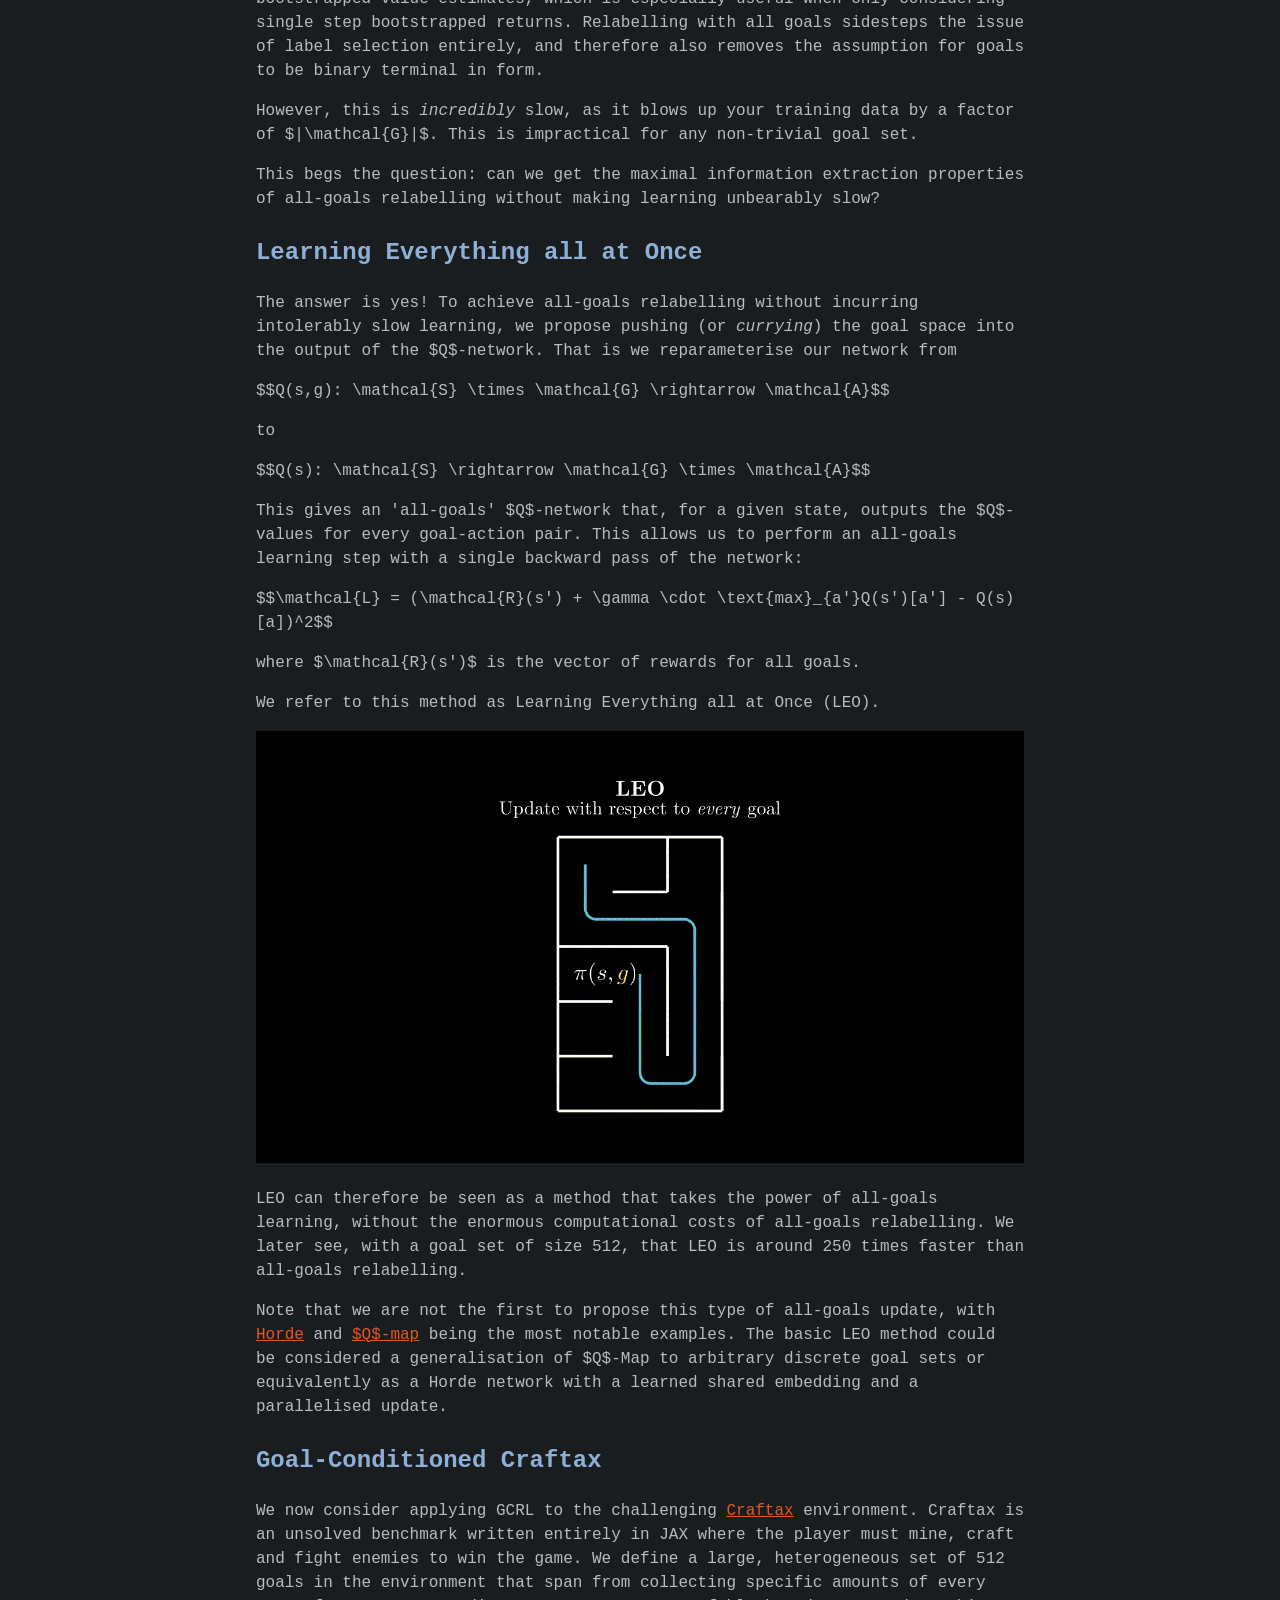
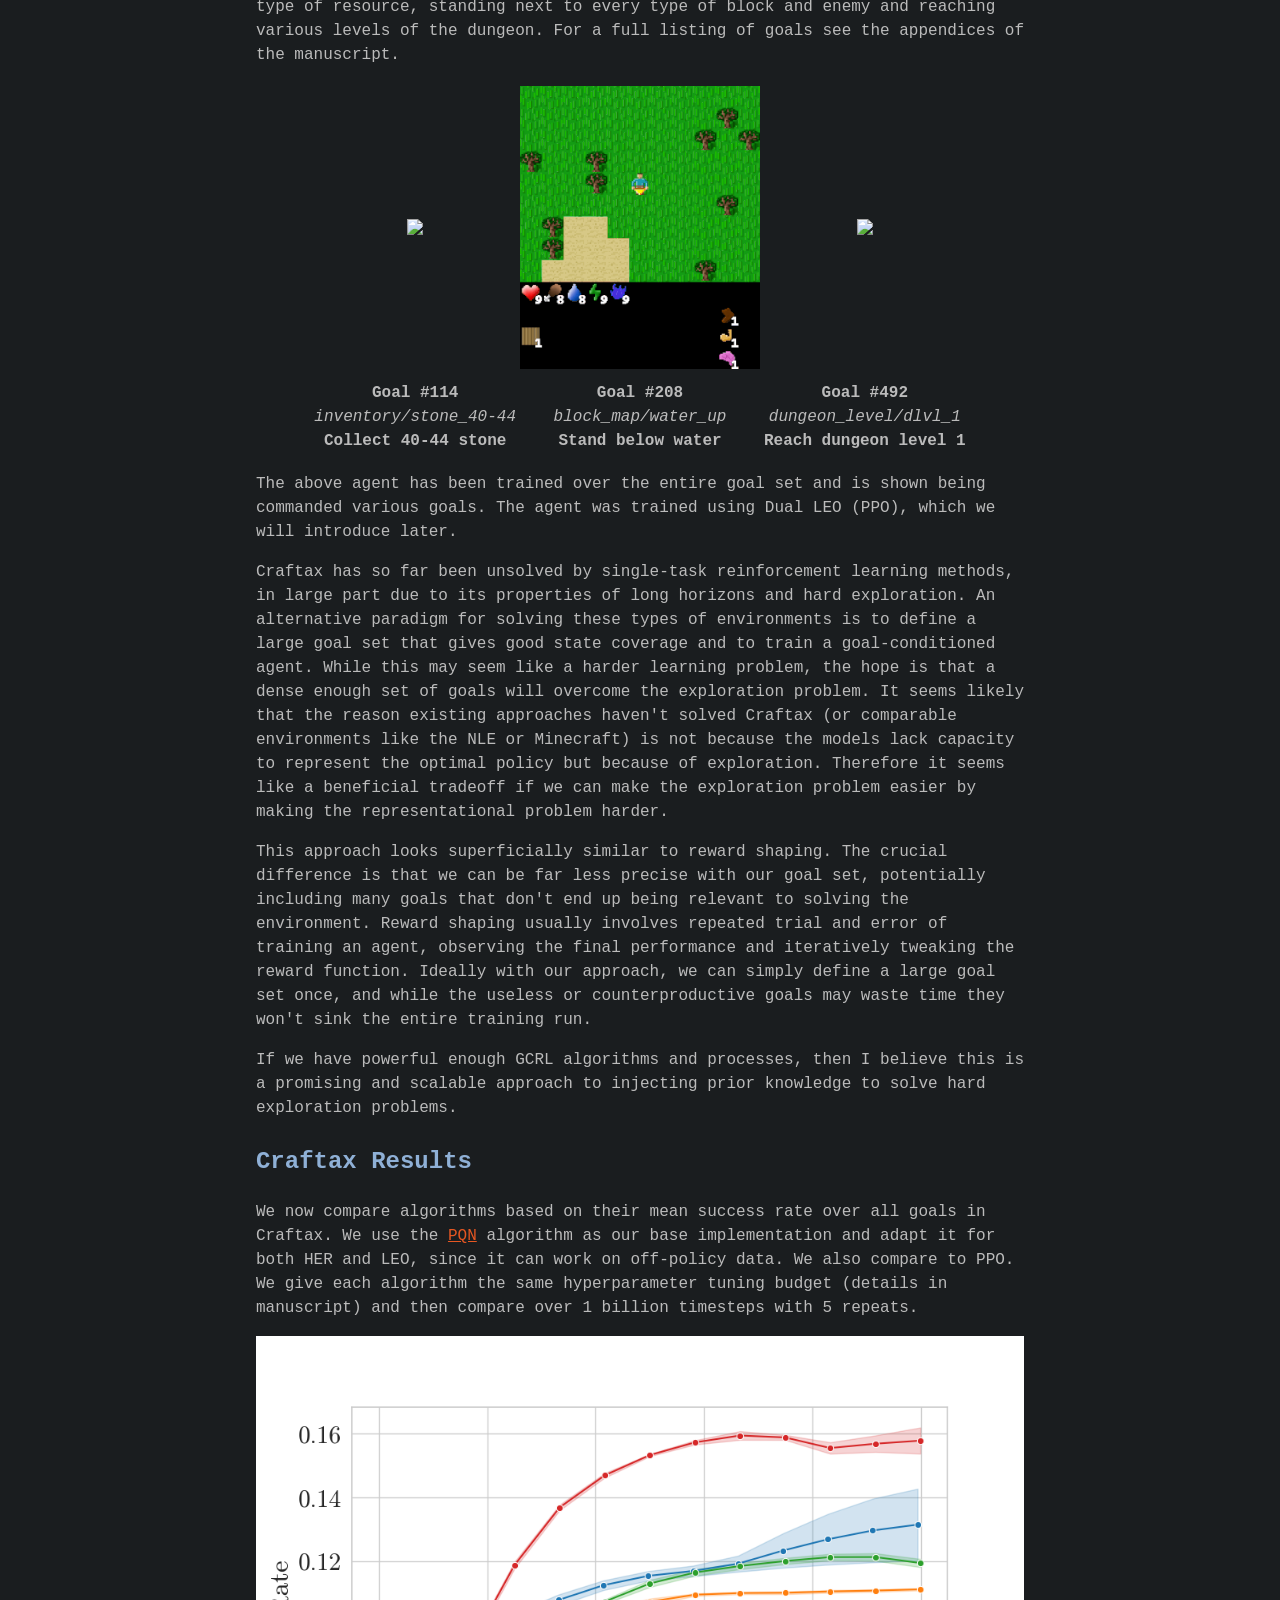
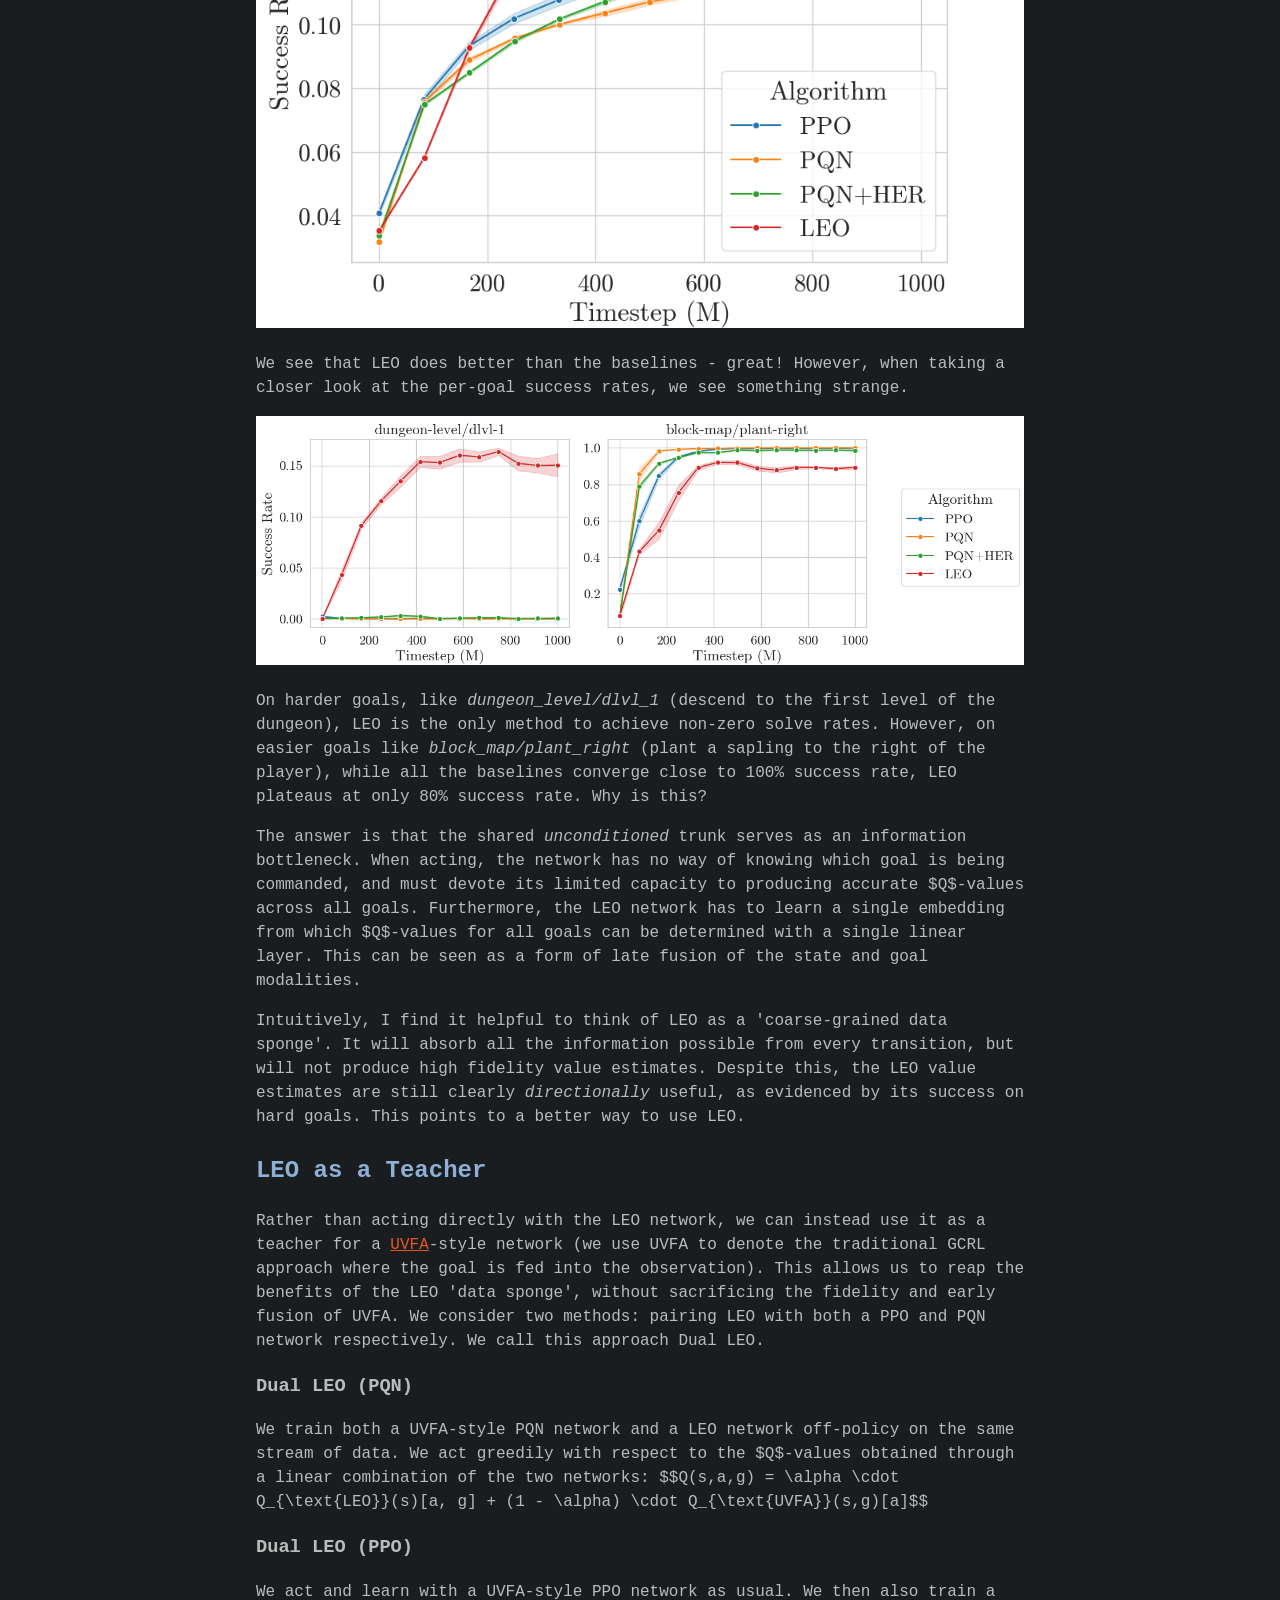
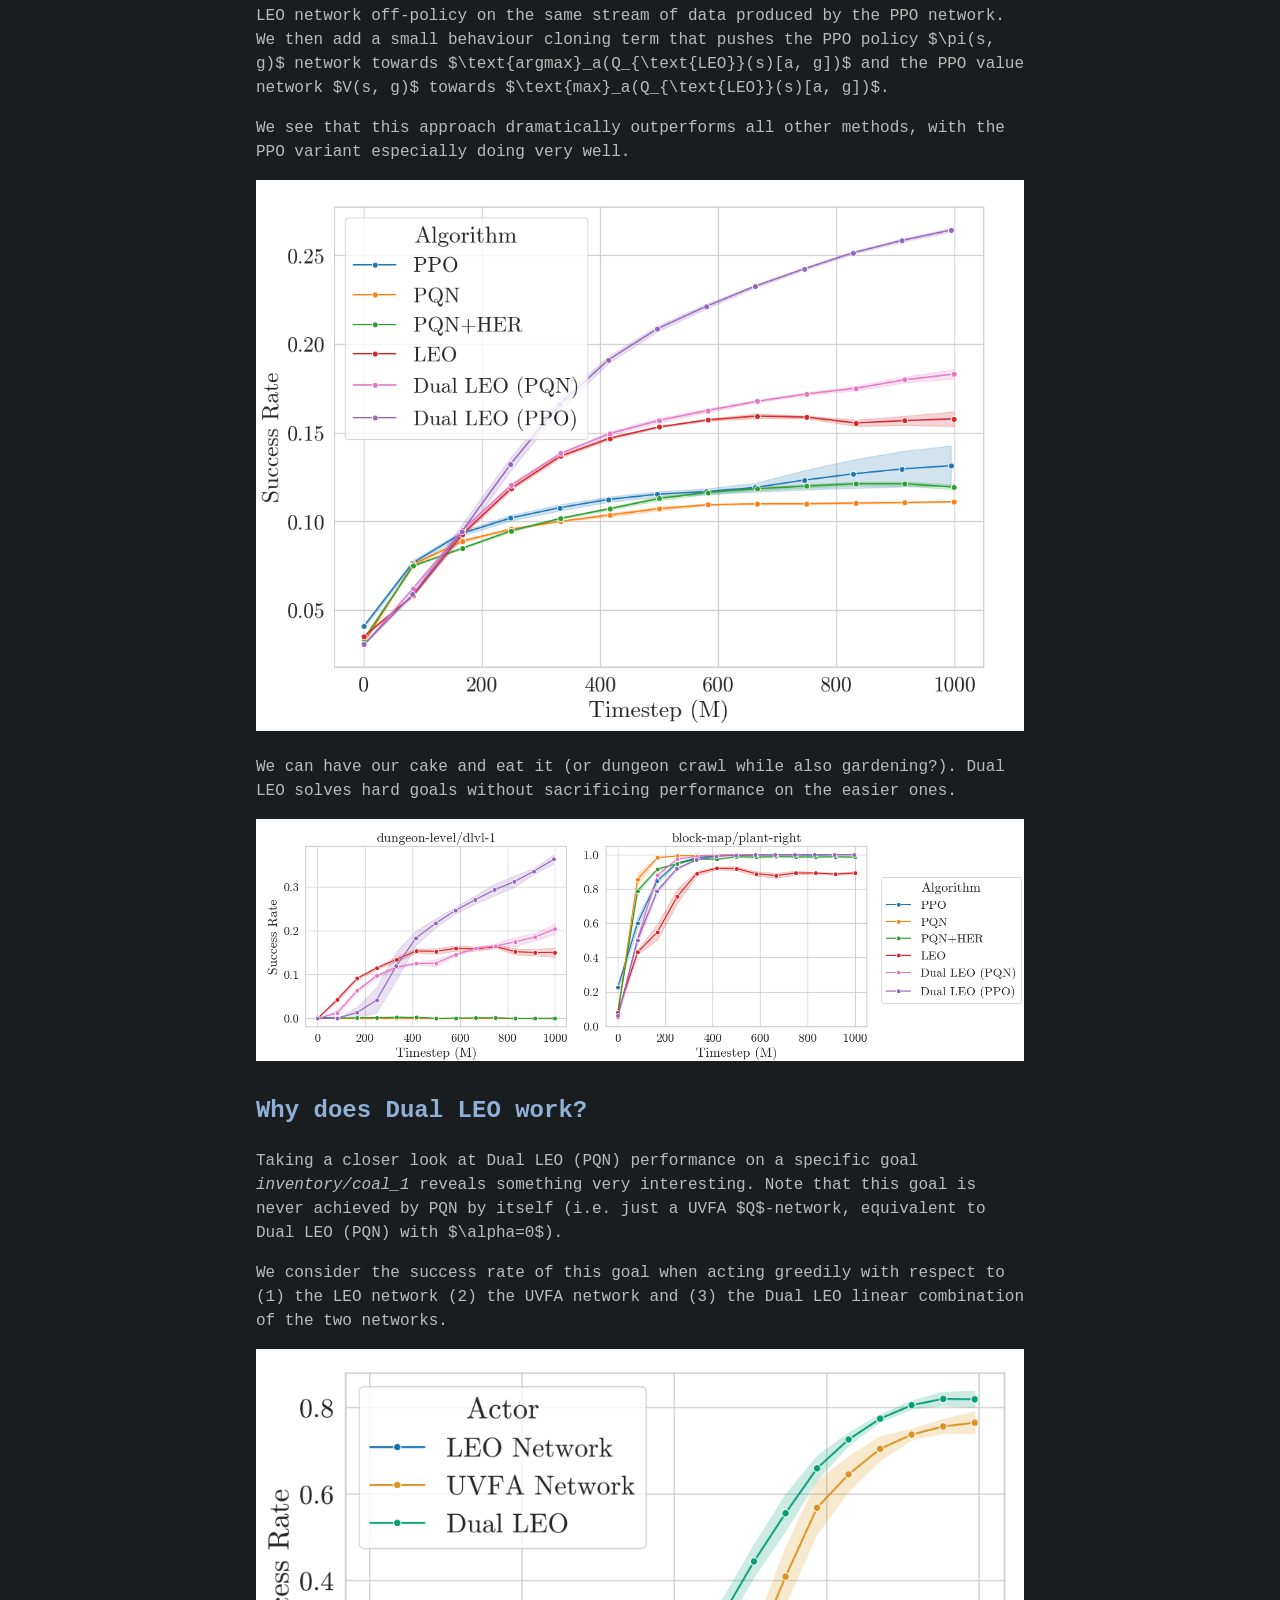
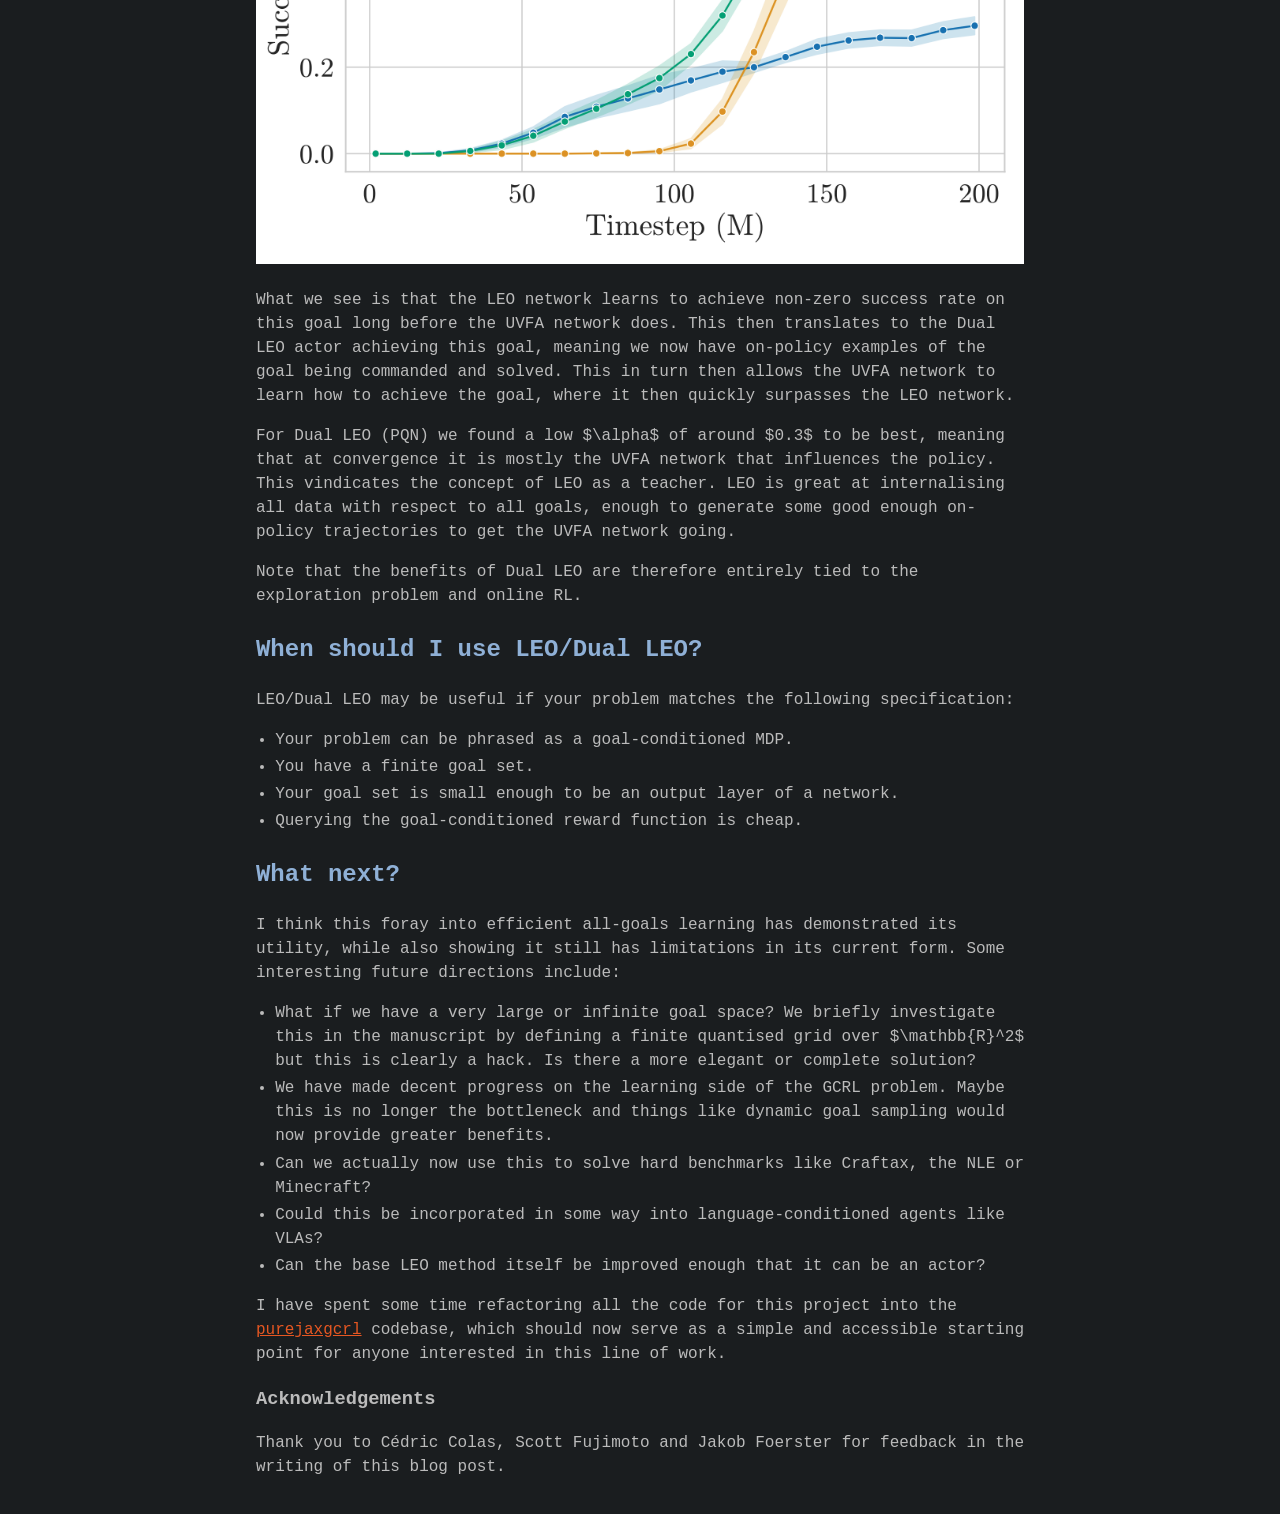
==== commit 0658533e: "final blog changes" ====
--- a/blog/leo/index.html
+++ b/blog/leo/index.html
@@ -135,7 +135,7 @@
   us to perform an all-goals learning step with a single backward pass of the network:
 </p>
 
-$$\mathcal{L} = (\mathcal{R}(s') + \gamma \cdot \text{max}_{a'}Q(a'| s') - Q(a | s))^2$$
+$$\mathcal{L} = (\mathcal{R}(s') + \gamma \cdot \text{max}_{a'}Q(s')[a'] - Q(s)[a])^2$$
 <p>
   where $\mathcal{R}(s')$ is the vector of rewards for all goals.
 </p>
@@ -265,7 +265,7 @@
 <p>
   We train both a UVFA-style PQN network and a LEO network off-policy on the same stream of data. We act greedily with respect to the $Q$-values
   obtained through a linear combination of the two networks:
-  $$Q(s,a,g) = \alpha \cdot Q_{\text{LEO}}(s, a, g) + (1 - \alpha) * Q_{\text{UVFA}}(s,a,g)$$
+  $$Q(s,a,g) = \alpha \cdot Q_{\text{LEO}}(s)[a, g] + (1 - \alpha) \cdot Q_{\text{UVFA}}(s,g)[a]$$
 </p>
 
 <h3>
@@ -275,7 +275,7 @@
 <p>
   We act and learn with a UVFA-style PPO network as usual. We then also train a LEO network off-policy on the
   same stream of data produced by the PPO network. We then add a small behaviour cloning term that pushes the PPO policy $\pi(s, g)$
-  network towards $\text{argmax}_a(Q_{\text{LEO}}(s, a))$ and the PPO value network $V(s, g)$ towards $\text{max}_a(Q_{\text{LEO}}(s, a))$.
+  network towards $\text{argmax}_a(Q_{\text{LEO}}(s)[a, g])$ and the PPO value network $V(s, g)$ towards $\text{max}_a(Q_{\text{LEO}}(s)[a, g])$.
 </p>
 
 <p>
@@ -332,7 +332,7 @@
 
 LEO/Dual LEO may be useful if your problem matches the following specification:
 <ul>
-  <li>Your problem can be phrased as goal-conditioned MDP.</li>
+  <li>Your problem can be phrased as a goal-conditioned MDP.</li>
   <li>You have a finite goal set.</li>
   <li>Your goal set is small enough to be an output layer of a network.</li>
   <li>Querying the goal-conditioned reward function is cheap.</li>
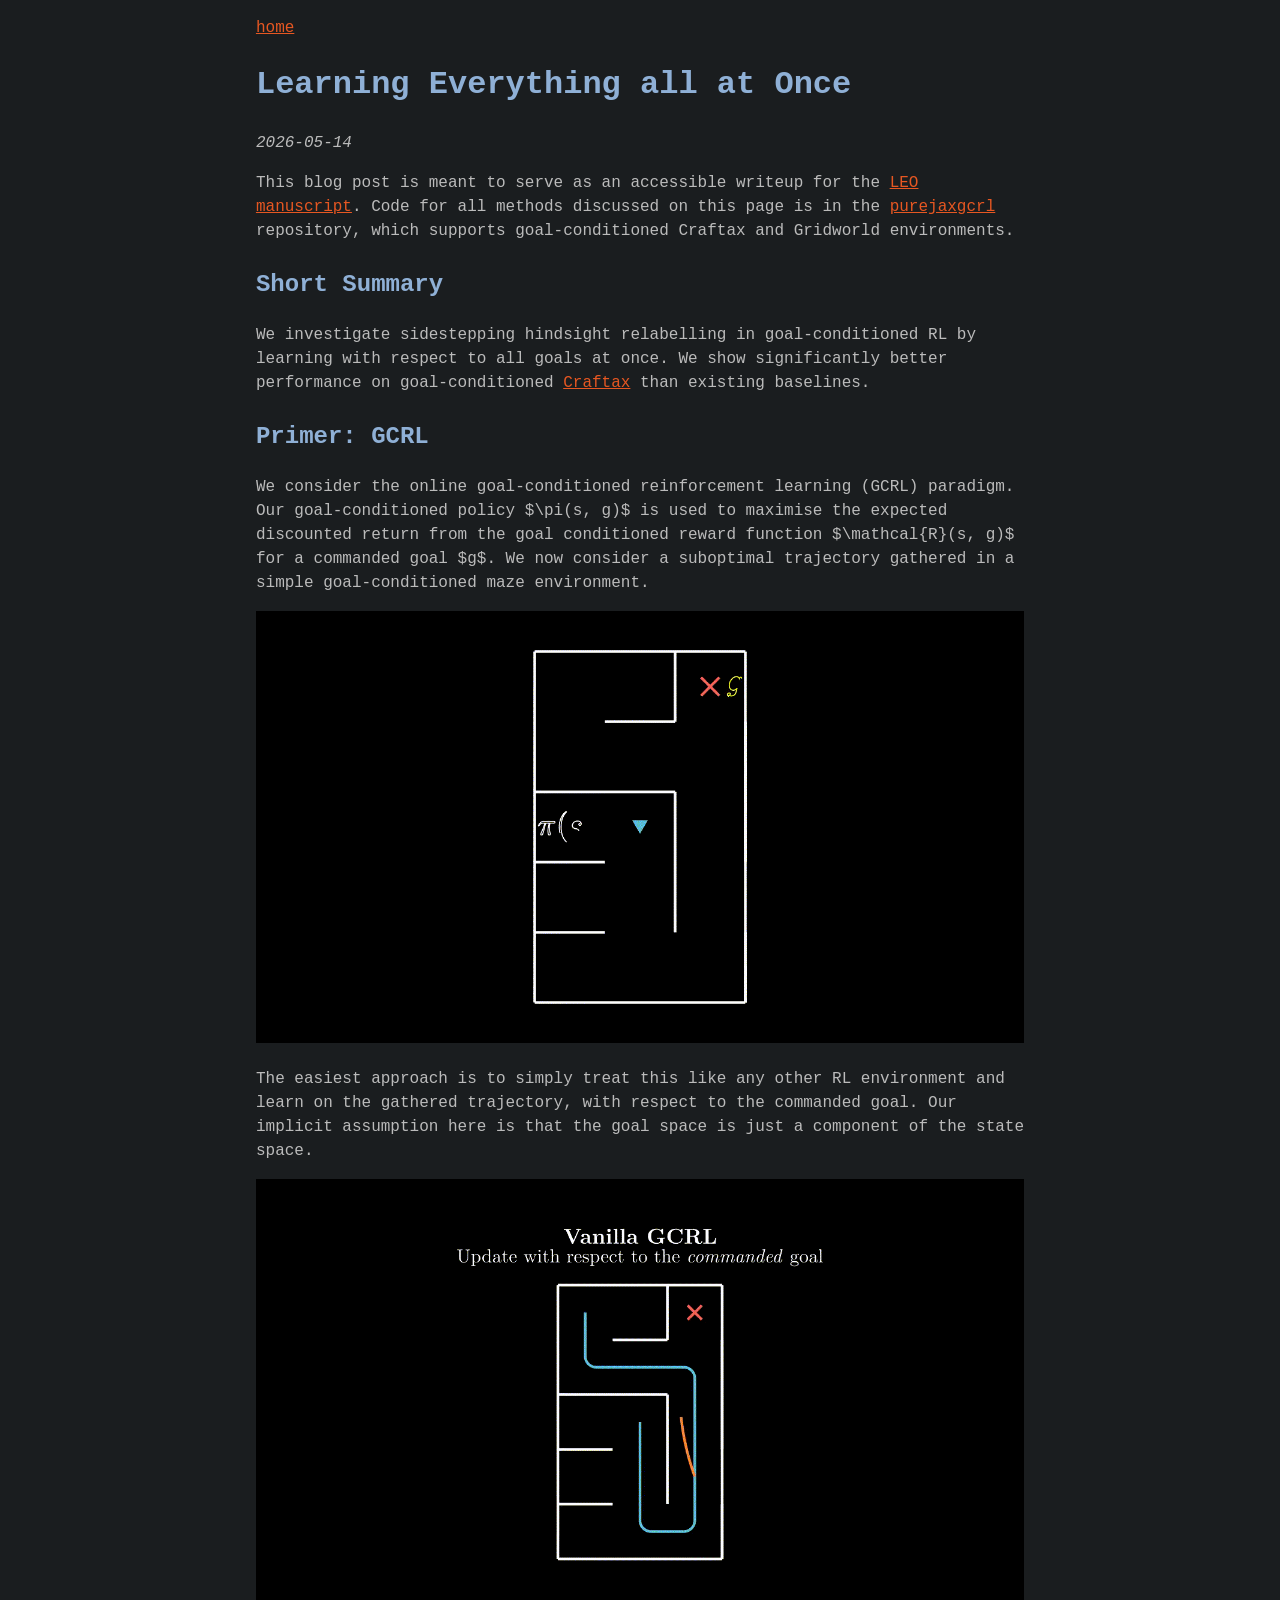
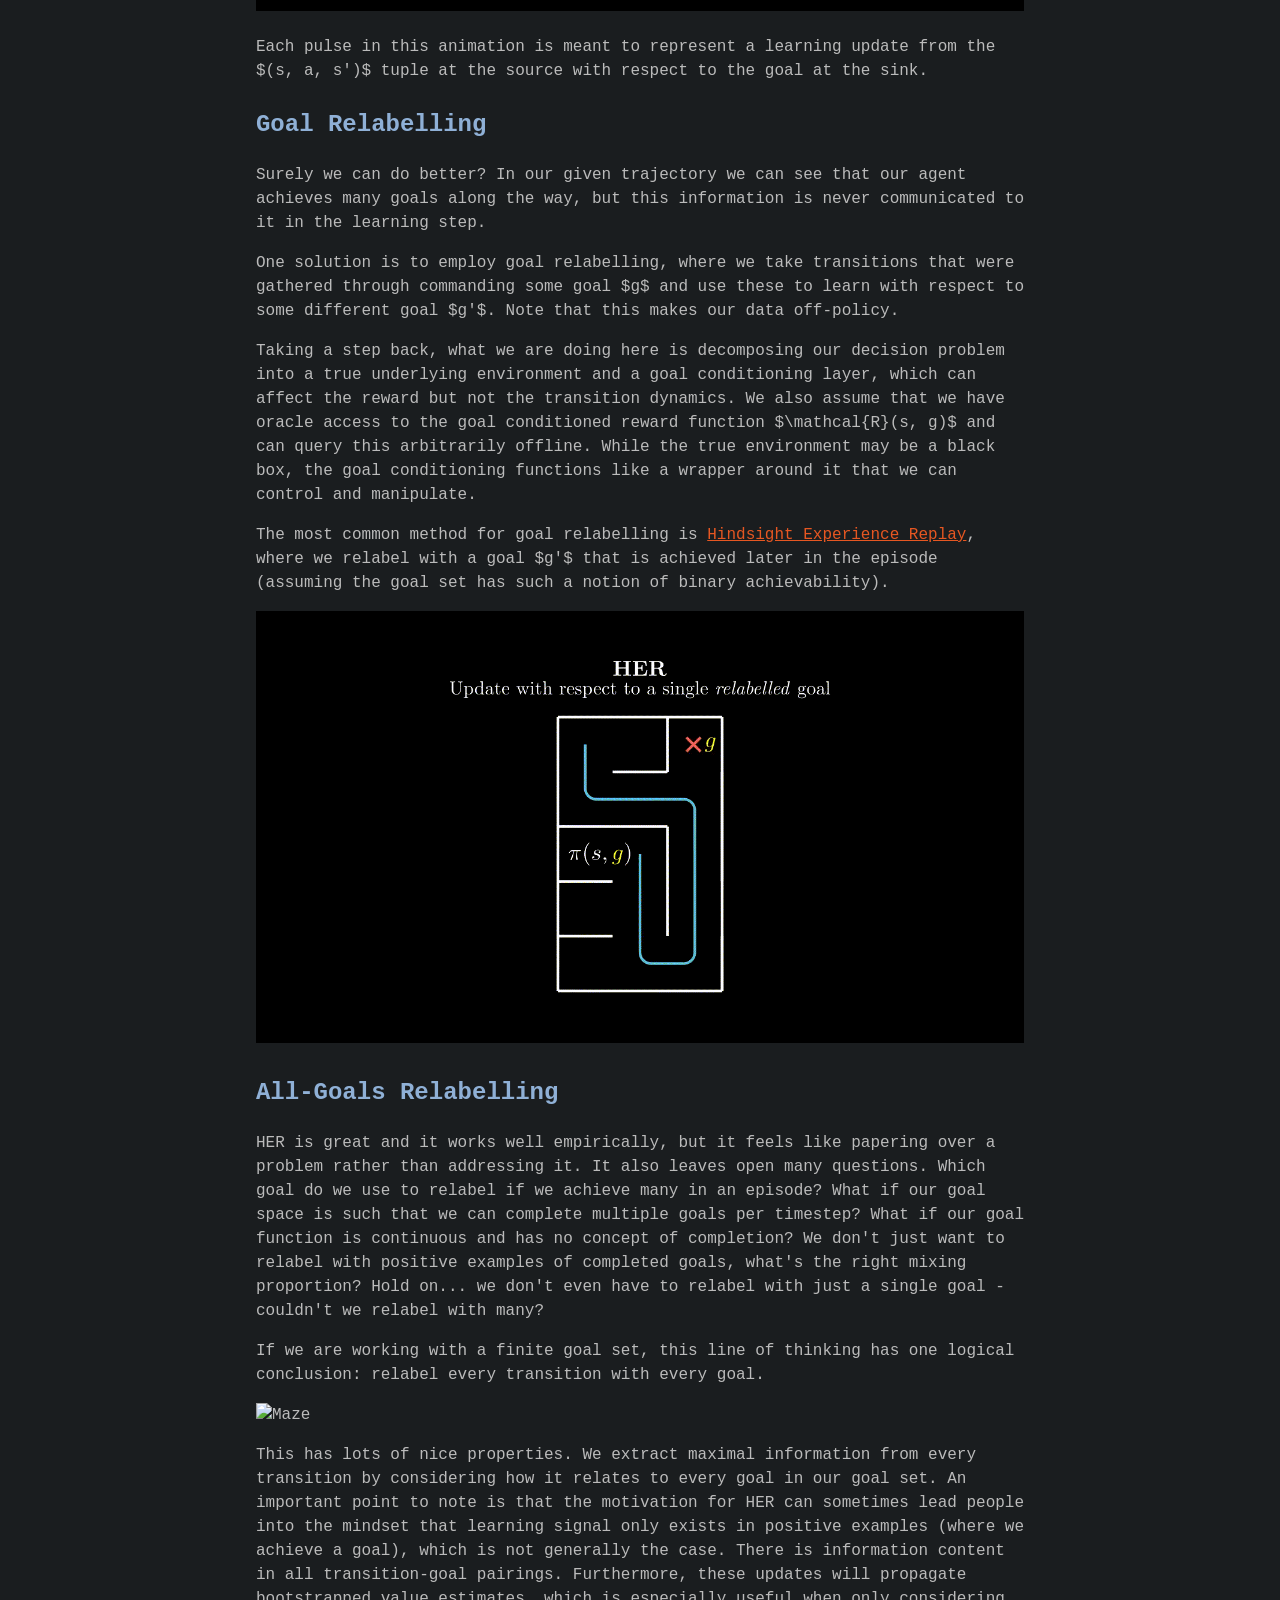
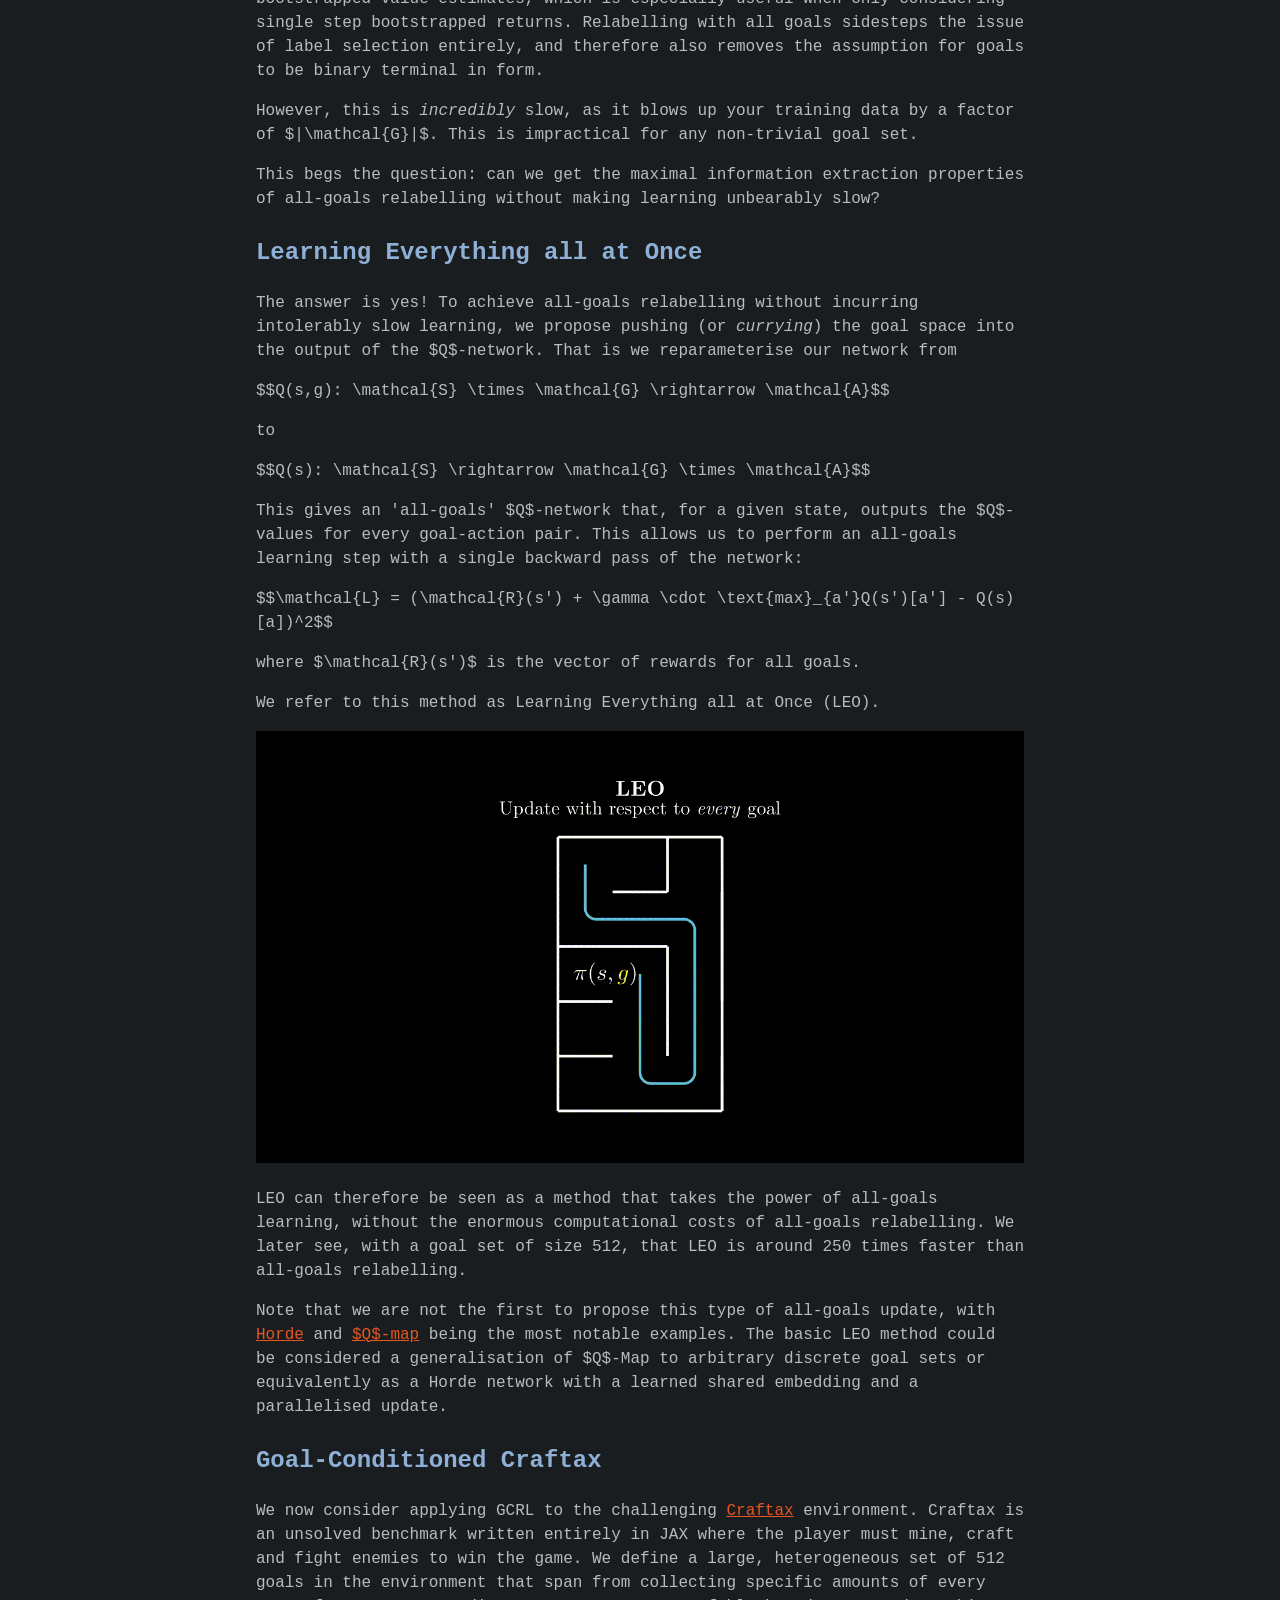
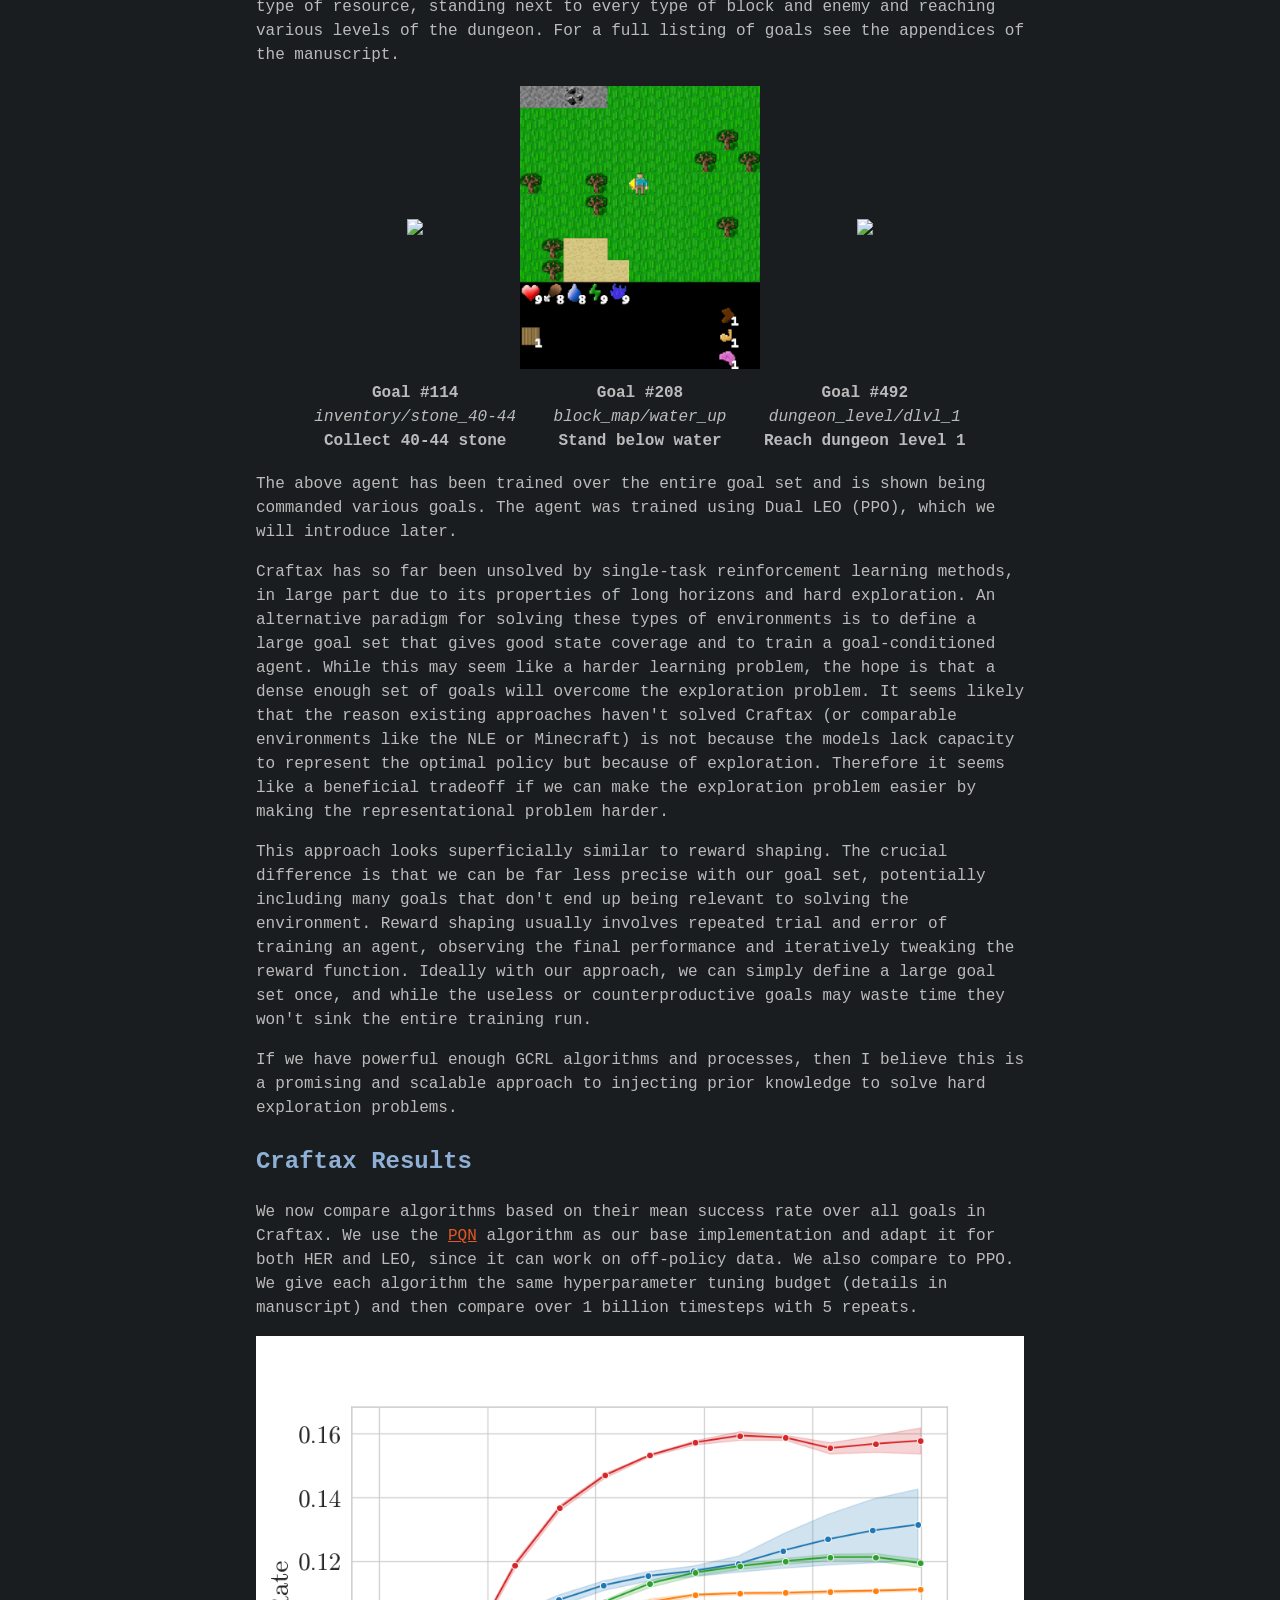
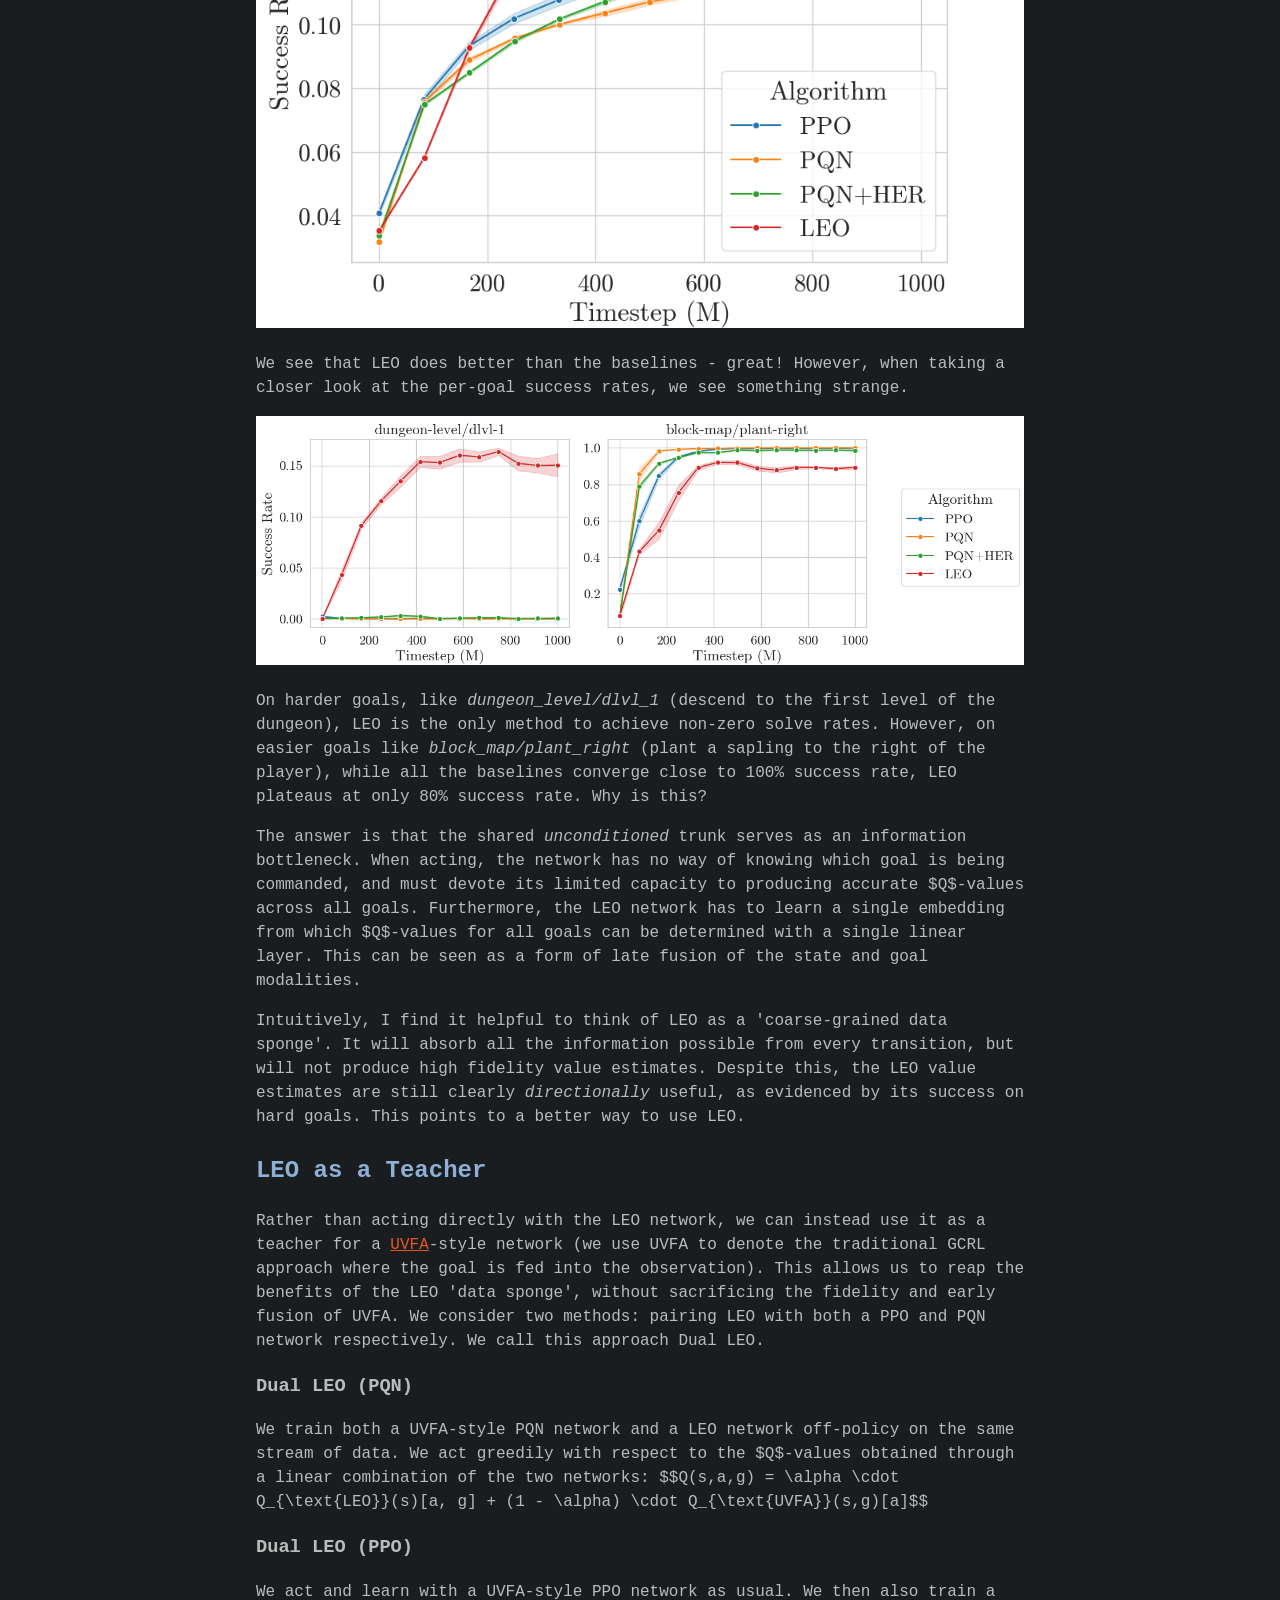
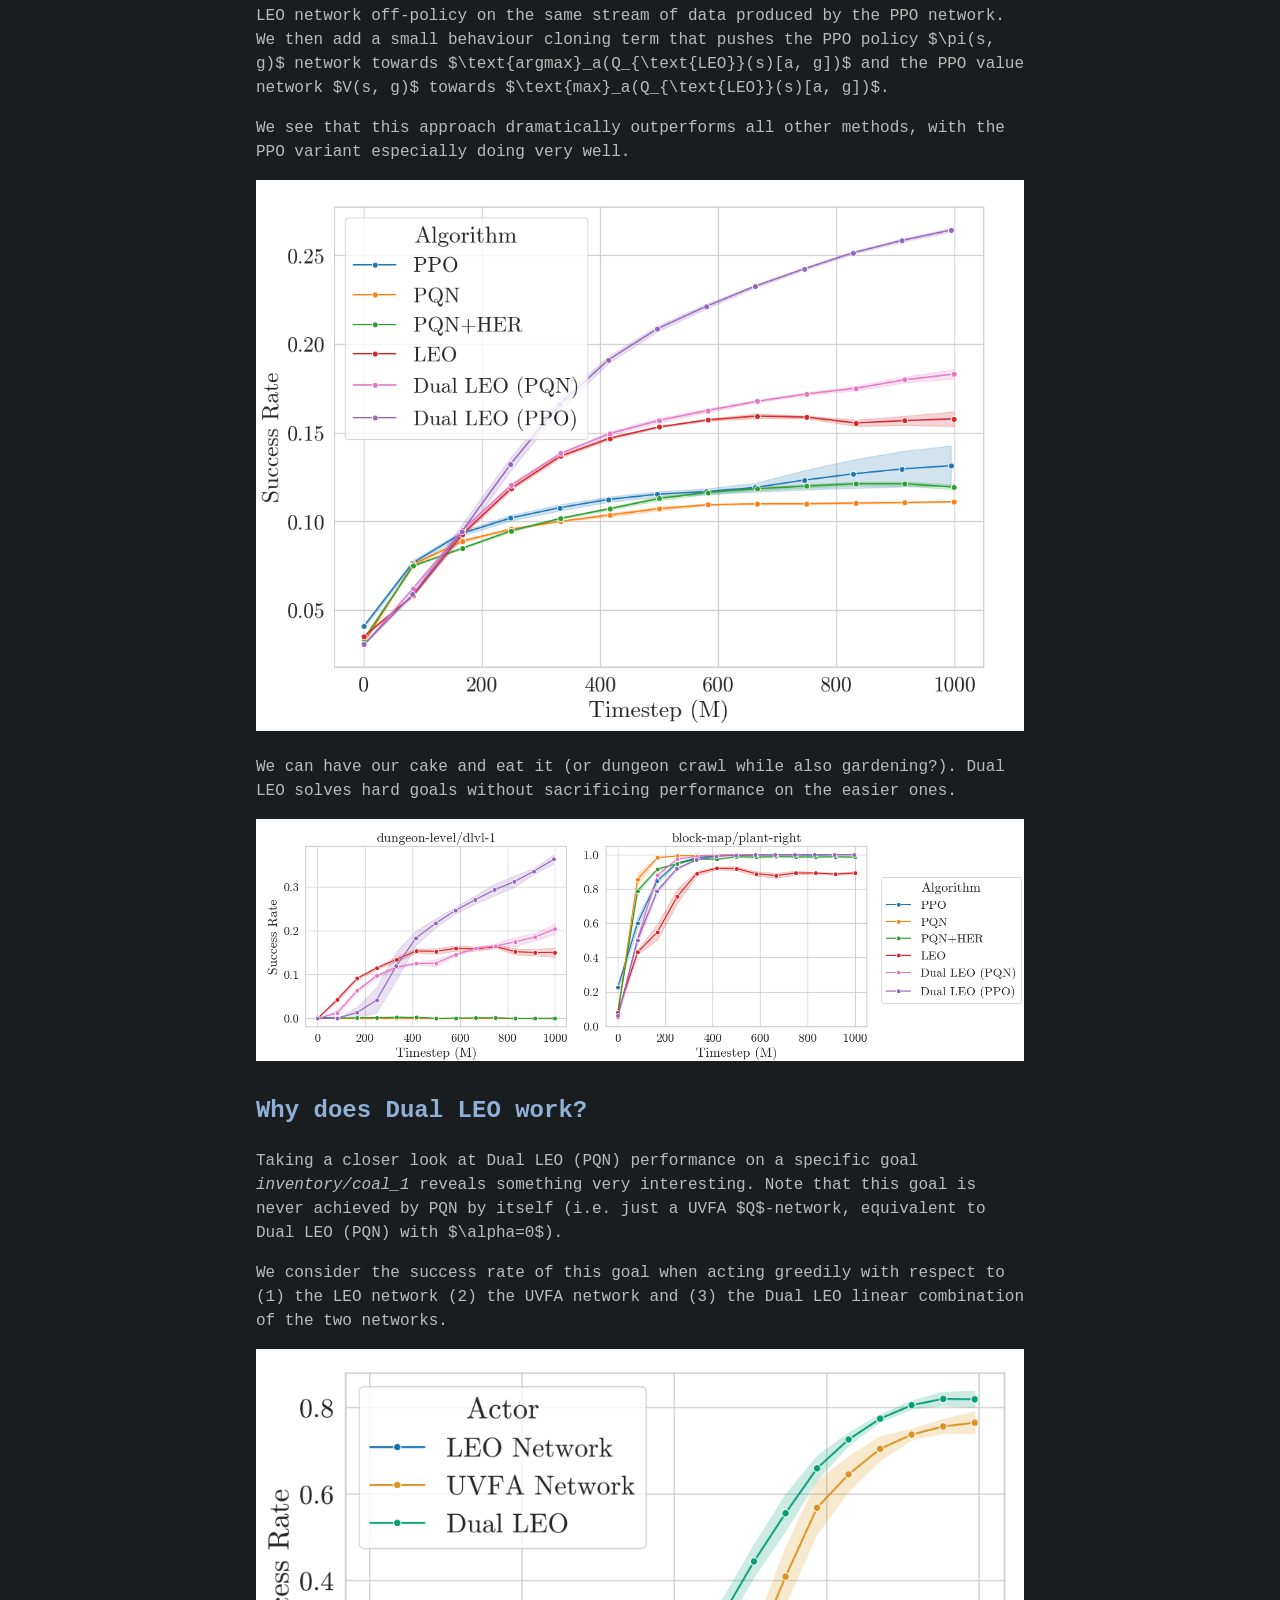
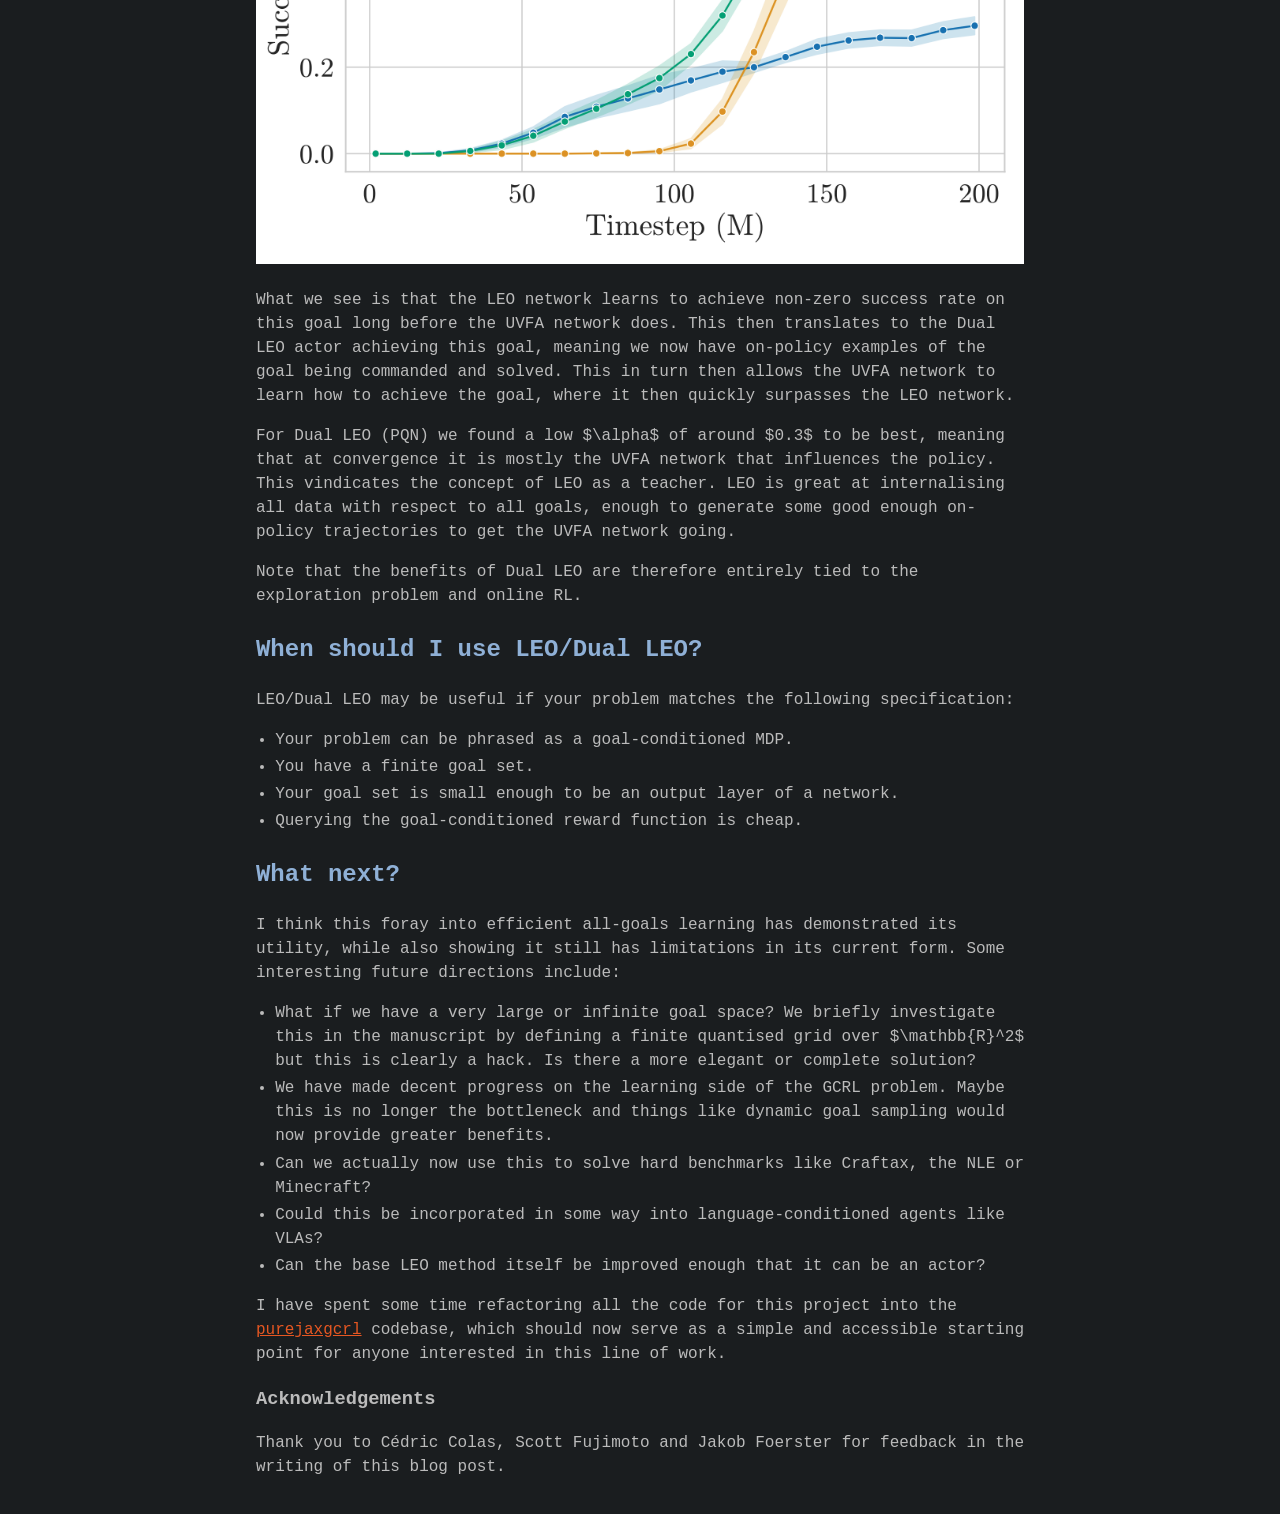
==== commit a96eca0c: "ing" ====
--- a/blog/leo/index.html
+++ b/blog/leo/index.html
@@ -2,7 +2,7 @@
 <html lang="en">
 <head>
   <meta charset="utf-8">
-  <title>Learn Everything all at Once — Michael Matthews</title>
+  <title>Learning Everything all at Once — Michael Matthews</title>
   <link rel="stylesheet" href="../../assets/style.css">
   <script>
     window.MathJax = {
